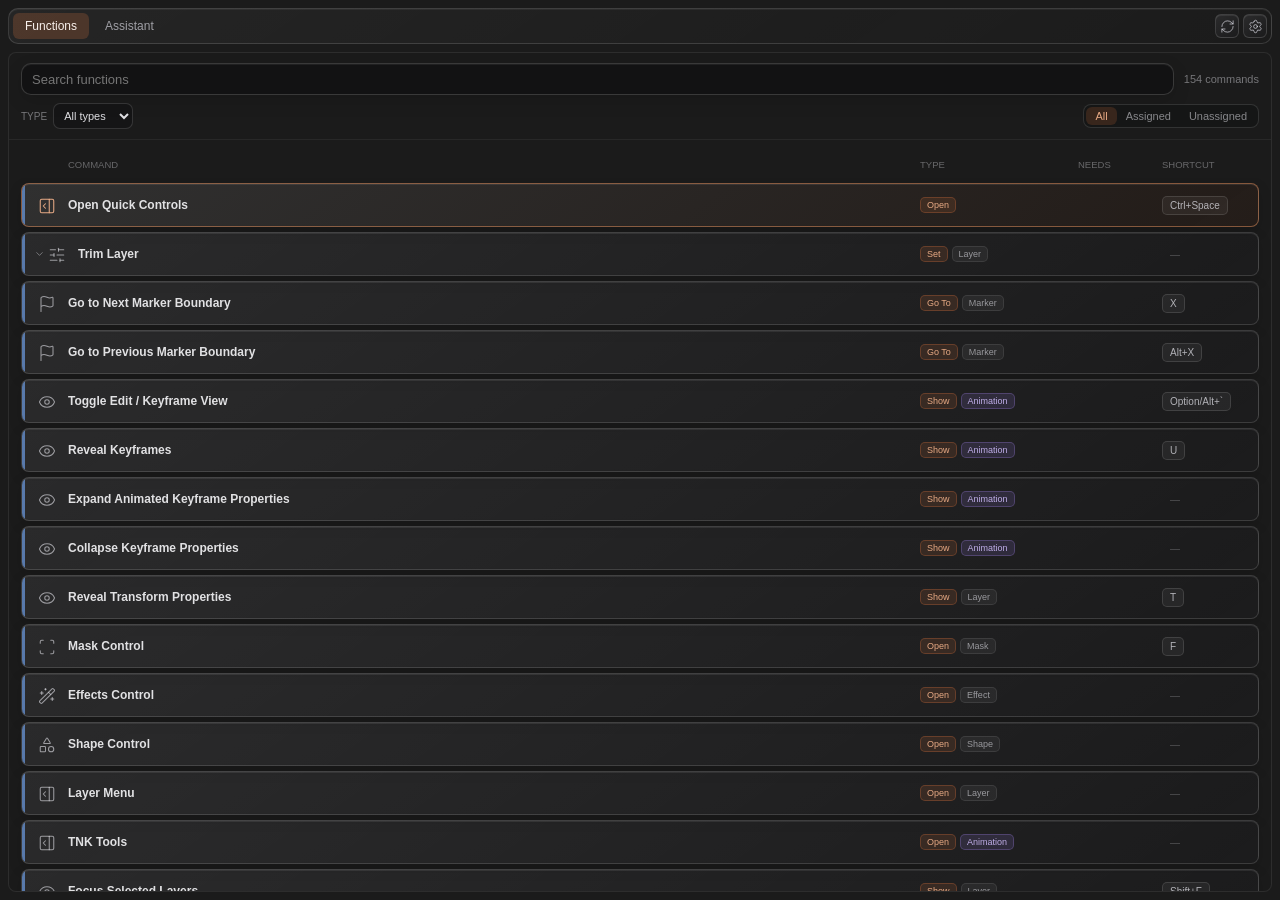
==== index.html @ ea4a6d8b "TNK: make the close-after-running control a switch An icon button could only say "on" by going warm," ====
<!doctype html>
<html>
<head>
  <meta charset="utf-8" />
  <title>Timeline CEP</title>
  <link rel="stylesheet" href="./css/style.css?v=a93c346a0f5b" />
</head>
<body>
  <section id="quickPanelShell" class="quick-panel-shell" aria-label="AE FX Quick Controls">
    <div class="quick-panel-status">
      <p id="quickPanelContext">Reading active composition...</p>
      <button id="quickPanelRefresh" class="quick-panel-refresh" type="button" title="Refresh native selection" aria-label="Refresh native selection" data-icon="ui.refresh"></button>
    </div>
    <div class="quick-panel-search-wrap">
      <span class="quick-panel-search-icon" aria-hidden="true"></span>
      <input id="quickPanelSearch" class="quick-panel-search" type="text" spellcheck="false" autocomplete="off" placeholder="Search commands or effects" aria-label="Search commands or effects">
      <kbd class="quick-panel-search-key">Enter</kbd>
    </div>
    <div id="quickPanelSearchResults" class="quick-panel-search-results" aria-live="polite"></div>
    <div class="quick-panel-grid">
      <button type="button" data-quick-panel="anchor" data-tooltip="Layout\nShortcut: Ctrl+A\nAnchor, align, distribute, stagger, layer order and pull/snap." data-icon="panel.anchor"><span class="quick-panel-name">Layout</span><kbd>Ctrl+A</kbd></button>
      <button type="button" data-quick-panel="composition" data-tooltip="Composition\nShortcut: Ctrl+C\nOpen composition-level utilities." data-icon="panel.composition"><span class="quick-panel-name">Comp</span><kbd>Ctrl+C</kbd></button>
      <button type="button" data-quick-panel="rename-comp" data-tooltip="Rename Composition\nRename the active composition directly." data-icon="panel.rename-comp"><span class="quick-panel-name">Rename Comp</span><kbd>RN</kbd></button>
      <button type="button" data-quick-panel="ease" data-tooltip="Ease Editor\nShortcut: Ctrl+E\nEdit selected native keyframes." data-icon="panel.ease"><span class="quick-panel-name">Ease</span><kbd>Ctrl+E</kbd></button>
      <button type="button" data-quick-panel="mask" data-tooltip="Mask Control\nShortcut: Ctrl+F\nEdit masks on selected layers." data-icon="panel.mask"><span class="quick-panel-name">Mask</span><kbd>Ctrl+F</kbd></button>
      <button type="button" data-quick-panel="effects" data-tooltip="Effects Control\nSearch, apply, toggle, and delete effects on selected layers." data-icon="panel.effects"><span class="quick-panel-name">Effects</span><kbd>FX</kbd></button>
      <button type="button" data-quick-panel="shapes" data-tooltip="Shape Control\nInspect selected shape contents and add common shape items." data-icon="panel.shapes"><span class="quick-panel-name">Shapes</span><kbd>SH</kbd></button>
      <button type="button" data-quick-panel="styles" data-tooltip="Layer Styles\nShortcut: Ctrl+S\nAdd and edit styles on selected layers." data-icon="panel.styles"><span class="quick-panel-name">Styles</span><kbd>Ctrl+S</kbd></button>
      <button type="button" data-quick-panel="layer-menu" data-tooltip="Layer Menu\nOpen the selected-layer right-click menu from Quick Controls." data-icon="panel.layer-menu"><span class="quick-panel-name">Layer Menu</span><kbd>RC</kbd></button>
      <button type="button" data-quick-panel="mass-edit" data-tooltip="Mass Edit\nShortcut: Ctrl+M\nCopy, wrangle, and edit properties across selected layers." data-icon="panel.mass-edit"><span class="quick-panel-name">Mass Edit</span><kbd>Ctrl+M</kbd></button>
      <button type="button" data-quick-panel="text-animation" data-tooltip="Text Animation\nShortcut: Ctrl+T\nBuild text animators and manage selected text layers." data-icon="panel.text-animation"><span class="quick-panel-name">Text Anim</span><kbd>Ctrl+T</kbd></button>
      <button type="button" data-quick-panel="tnk" data-tooltip="TNK Tools\nShortcut: Ctrl+D\nGlobal parameter bar feeding every tool, TNK v3 style." data-icon="panel.tnk"><span class="quick-panel-name">TNK</span><kbd>Ctrl+D</kbd></button>
    </div>
    <p class="quick-panel-hint">Uses the current native Timeline or Composition selection.</p>
  </section>
  <header>
    <div class="status-row">
      <div id="platformBadge" class="platform-badge" aria-label="Platform"></div>
      <div id="compSelect" class="comp-select" title="Composition">
        <button id="compSelectButton" class="comp-select-button" type="button">No active comp</button>
        <input id="compSelectSearch" class="comp-select-search" type="text" spellcheck="false" autocomplete="off" aria-label="Search compositions">
        <div id="compSelectMenu" class="comp-select-menu" aria-hidden="true"></div>
      </div>
      <span id="status">Open a comp.</span>
      <button id="durationBtn" title="Set comp duration">Set Length</button>
      <button id="keyframeModeBtn" title="Toggle keyframe focus mode">Keyframes</button>
    </div>
  </header>

  <div id="durationModal" class="modal-backdrop" aria-hidden="true">
    <div class="duration-dialog">
      <div class="dialog-title">Set Composition Duration</div>
      <div class="dialog-subtitle">Seconds, mm:ss, or hh:mm:ss</div>
      <input id="durationInput" type="text" spellcheck="false" />
      <div id="durationError" class="dialog-error"></div>
      <div class="dialog-actions">
        <button id="durationCancel" class="dialog-btn">Cancel</button>
        <button id="durationApply" class="dialog-btn primary">Apply</button>
      </div>
    </div>
  </div>

  <div id="expressionModal" class="modal-backdrop" aria-hidden="true">
    <div class="duration-dialog expression-dialog">
      <div id="expressionTitle" class="dialog-title">Expression</div>
      <div id="expressionSubtitle" class="dialog-subtitle">Alt-click a property row to edit</div>
      <textarea id="expressionInput" spellcheck="false"></textarea>
      <div id="expressionError" class="dialog-error"></div>
      <div class="dialog-actions">
        <button id="expressionDisable" class="dialog-btn">Disable</button>
        <button id="expressionCancel" class="dialog-btn">Cancel</button>
        <button id="expressionApply" class="dialog-btn primary">Apply</button>
      </div>
    </div>
  </div>

  <div id="anchorModal" class="modal-backdrop" aria-hidden="true">
    <div class="duration-dialog anchor-dialog">
      <div class="dialog-title">Anchor Point</div>
      <div class="dialog-subtitle">Pick where the selected layer anchor should sit</div>
      <div class="layout-panel-head">
        <span class="layout-panel-name">Layout</span>
        <em class="layout-panel-count" data-tnt-selection></em>
      </div>
      <div class="anchor-panel">
        <div class="anchor-section">
          <div class="anchor-section-title">Anchor</div>
          <div id="anchorGrid" class="anchor-grid" role="group" aria-label="Anchor point position">
            <button type="button" class="anchor-cell" data-point="TL" title="Top left"></button>
            <button type="button" class="anchor-cell" data-point="TC" title="Top center"></button>
            <button type="button" class="anchor-cell" data-point="TR" title="Top right"></button>
            <button type="button" class="anchor-cell" data-point="ML" title="Middle left"></button>
            <button type="button" class="anchor-cell active" data-point="C" title="Center"></button>
            <button type="button" class="anchor-cell" data-point="MR" title="Middle right"></button>
            <button type="button" class="anchor-cell" data-point="BL" title="Bottom left"></button>
            <button type="button" class="anchor-cell" data-point="BC" title="Bottom center"></button>
            <button type="button" class="anchor-cell" data-point="BR" title="Bottom right"></button>
          </div>
          <label class="anchor-option">
            <input id="anchorUseMasks" type="checkbox" checked>
            <span>Use mask bounds</span>
          </label>
        </div>
        <div class="anchor-section anchor-align-section">
          <div class="anchor-section-title">Align</div>
          <label class="anchor-align-target">
            <span>Align to:</span>
            <select id="anchorAlignTarget" aria-label="Align layers to">
              <option value="selection">Selection</option>
              <option value="comp">Composition</option>
            </select>
          </label>
          <div id="anchorAlignGrid" class="anchor-align-grid" role="group" aria-label="Align selected layers">
            <button type="button" class="anchor-align-btn align-left" data-align="left" data-icon="align-start-vertical" title="Align left"></button>
            <button type="button" class="anchor-align-btn align-hcenter" data-align="hcenter" data-icon="align-center-vertical" title="Align horizontal center"></button>
            <button type="button" class="anchor-align-btn align-right" data-align="right" data-icon="align-end-vertical" title="Align right"></button>
            <button type="button" class="anchor-align-btn align-top" data-align="top" data-icon="align-start-horizontal" title="Align top"></button>
            <button type="button" class="anchor-align-btn align-vcenter" data-align="vcenter" data-icon="align-center-horizontal" title="Align vertical center"></button>
            <button type="button" class="anchor-align-btn align-bottom" data-align="bottom" data-icon="align-end-horizontal" title="Align bottom"></button>
          </div>
          <div class="anchor-section-title anchor-distribute-title">Distribute Layers</div>
          <div id="anchorDistributeGrid" class="anchor-align-grid anchor-distribute-grid" role="group" aria-label="Distribute selected layers">
            <button type="button" class="anchor-align-btn dist-top" data-align="dist-top" data-icon="align-vertical-distribute-start" title="Distribute top edges"></button>
            <button type="button" class="anchor-align-btn dist-vcenter" data-align="dist-vcenter" data-icon="align-vertical-distribute-center" title="Distribute vertical centers"></button>
            <button type="button" class="anchor-align-btn dist-bottom" data-align="dist-bottom" data-icon="align-vertical-distribute-end" title="Distribute bottom edges"></button>
            <button type="button" class="anchor-align-btn dist-left" data-align="dist-left" data-icon="align-horizontal-distribute-start" title="Distribute left edges"></button>
            <button type="button" class="anchor-align-btn dist-hcenter" data-align="dist-hcenter" data-icon="align-horizontal-distribute-center" title="Distribute horizontal centers"></button>
            <button type="button" class="anchor-align-btn dist-right" data-align="dist-right" data-icon="align-horizontal-distribute-end" title="Distribute right edges"></button>
          </div>
          <label class="anchor-option anchor-align-option">
            <input id="anchorIgnoreParent" type="checkbox">
            <span>Ignore parenting</span>
          </label>
        </div>
        <div id="anchorTimingSections" class="anchor-timing-sections">
        <div class="timing-column">
<section class="timing-order-card timing-stagger-card">
          <header class="timing-order-head">
            <div class="tnt-card-title timing-order-title"><b>ST</b><span>Stagger</span></div>
          </header>
          <div class="timing-order-body">
            <div class="timing-inline-row"><div class="timing-execute-actions" role="group" aria-label="Choose stagger direction">
              <button type="button" data-stagger-execute="asc" data-icon="arrow-up-narrow-wide" data-tooltip="Bottom Up\nUse the bottom selected layer as the first layer, then stagger upward."><strong>Bottom up</strong><span>Stagger upward</span></button>
              <button type="button" data-stagger-execute="desc" data-icon="arrow-down-wide-narrow" data-tooltip="Top Down\nUse the top selected layer as the first layer, then stagger downward."><strong>Top down</strong><span>Stagger downward</span></button>
              <button type="button" data-stagger-execute="random" data-icon="shuffle" data-tooltip="Random Stagger\nShuffle the selected layers once, then use the slider to set the offset."><strong>Random</strong><span>Shuffle timing</span></button>
            </div>
              <label class="timing-group-control" data-tooltip="Group Size\nRepeat offsets inside groups. 1 staggers every selected layer in one run."><span>Group:</span><input class="timing-group-input" type="number" min="1" step="1" value="1"></label>
              </div>
            <div class="timing-order-field">
              <span>Offset / gap</span>
              <div class="timing-amount-row">
                <input class="timing-amount-range" type="range" min="0" max="60" step="1" value="0" data-tooltip="Apply Stagger\nChoose a direction above, then drag to apply the offset from the original layer positions.">
                <input class="timing-amount-input" type="number" min="0" step="1" value="0" data-tooltip="Exact Offset\nEnter an exact amount. The selected stagger direction applies from the original layer positions.">
                <select class="timing-unit-select" data-tooltip="Unit\nMeasure the offset in composition frames or in seconds.">
                  <option value="frames">Frames</option>
                  <option value="seconds">Secs</option>
                </select>
              </div>
              <div class="timing-live-status">Choose a direction, then move the slider to apply.</div>
            </div>
          </div>
          <div class="timing-order-error"></div>
        </section>
<section class="timing-order-card timing-snap-pull-card">
          <header class="timing-order-head">
            <div class="tnt-card-title timing-order-title"><b>SP</b><span>Pull / Snap</span></div>
          </header>
          <div class="timing-order-body">
            <div class="timing-order-field">
              <span>Pull</span>
              <div class="timing-inline-row timing-pull-choices">
                <span>Move:</span>
                <select class="timing-pull-mode" data-tooltip="What to move\nThe selected layers, or the selected keyframes.">
                  <option value="layers">Layers</option>
                  <option value="keys">Keyframes</option>
                </select>
              </div>
              <div class="timing-inline-row timing-pull-row">
                <span>Pull:</span>
                <div class="timing-execute-actions" role="group" aria-label="Pull to playhead">
                  <button type="button" data-pull-run="in" data-icon="arrow-right-from-line" data-tooltip="Pull In\nMove to the playhead by the in point, keeping the selection's relative spacing.\nWith Keyframes: the layer's keys travel as a group, anchored by the first."></button>
                  <button type="button" data-pull-run="out" data-icon="arrow-left-from-line" data-tooltip="Pull Out\nMove to the playhead by the out point, keeping the selection's relative spacing.\nWith Keyframes: the layer's keys travel as a group, anchored by the last."></button>
                </div>
                <span>Snap:</span>
                <div class="timing-execute-actions" role="group" aria-label="Snap to playhead">
                  <button type="button" data-snap-run="in" data-icon="align-horizontal-justify-start" data-tooltip="Snap In\nMove every selected layer's in point onto the playhead individually.\nWith Keyframes: each property's first key lands on the playhead."></button>
                  <button type="button" data-snap-run="out" data-icon="align-horizontal-justify-end" data-tooltip="Snap Out\nMove every selected layer's out point onto the playhead individually.\nWith Keyframes: each property's last key lands on the playhead."></button>
                </div>
              </div>
            </div>
          </div>
          <div class="timing-order-error"></div>
        </section>
</div>

        <section class="timing-order-card layer-order-card">
          <header class="timing-order-head">
            <div class="tnt-card-title timing-order-title"><b>OR</b><span>Layer Order</span></div>
          </header>
          <div class="timing-order-body">
            <div class="timing-order-field order-direction-field">
              <span>Direction:</span>
              <select class="timing-direction-select" data-tooltip="Direction\nAscending puts the smallest value at the bottom of the selected stack.">
              <option value="asc">Ascending</option>
              <option value="desc">Descending</option>
            </select>
            </div>
            <div class="timing-order-field order-group-field">
              <span>Timing:</span>
              <div class="timing-execute-actions order-sort-actions" role="group" aria-label="Sort selected layers by timing">
                <button type="button" data-order-sort="in" data-icon="chevrons-left" data-tooltip="By In Point\nSort selected layers by in point."><strong>In point</strong><span>Layer start</span></button>
                <button type="button" data-order-sort="out" data-icon="chevrons-right" data-tooltip="By Out Point\nSort selected layers by out point."><strong>Out point</strong><span>Layer end</span></button>
                <button type="button" data-order-sort="firstKey" data-icon="skip-back" data-tooltip="Earliest Keyframe\nSort by each layer's earliest keyframe. Layers with no keys use their in point."><strong>First key</strong><span>Earliest key</span></button>
                <button type="button" data-order-sort="lastKey" data-icon="skip-forward" data-tooltip="Last Keyframe\nSort by each layer's latest keyframe. Layers with no keys use their in point."><strong>Last key</strong><span>Latest key</span></button>
              </div>
            </div>
            <div class="timing-order-field order-group-field">
              <span>Position:</span>
              <div class="timing-execute-actions order-sort-actions" role="group" aria-label="Sort selected layers by position">
                <button type="button" data-order-sort="x" data-icon="move-horizontal" data-tooltip="By X Position\nSort selected layers by Position X at the current time."><strong>X position</strong><span>Left to right</span></button>
                <button type="button" data-order-sort="y" data-icon="move-vertical" data-tooltip="By Y Position\nSort selected layers by Position Y at the current time."><strong>Y position</strong><span>Top to bottom</span></button>
                <button type="button" data-order-sort="distance" data-icon="ruler" data-tooltip="By Distance\nSort selected layers by how far each one sits from the last layer in the selection, measured at the current time."><strong>Distance</strong><span>From last selected</span></button>
              </div>
            </div>
            <div class="timing-order-field order-group-field">
              <span>Stack:</span>
              <div class="timing-execute-actions order-stack-actions" role="group" aria-label="Reorder the selected stack">
                <button type="button" data-order-stack="top" data-icon="arrow-up-to-line" data-tooltip="Send to Top\nMove the selected layers to the top of the composition stack while preserving their order."><strong>Send to top</strong><span>Top of layer stack</span></button>
                <button type="button" data-order-stack="bottom" data-icon="arrow-down-to-line" data-tooltip="Send to Bottom\nMove the selected layers to the bottom of the composition stack while preserving their order."><strong>Send to bottom</strong><span>Bottom of layer stack</span></button>
                <button type="button" data-order-stack="reverse" data-icon="flip-vertical-2" data-tooltip="Reverse Layer Order  (R)\nReverse the selected layers inside their current stack slots. The unselected layers do not move."><strong>Reverse</strong><span>Reverse selected stack</span></button>
                <button type="button" data-order-sort="random" data-icon="shuffle" data-tooltip="Randomize\nShuffle selected layers and move the shuffled selection to the top of the stack."><strong>Random</strong><span>Shuffle stack</span></button>
              </div>
            </div>
          <div class="timing-order-error"></div>
        </section>

        
        </div>
      </div>
      <div id="anchorError" class="dialog-error"></div>
    </div>
  </div>

  <div id="compositionModal" class="modal-backdrop composition-backdrop" aria-hidden="true">
    <div class="composition-dialog" role="dialog" aria-modal="true" aria-labelledby="compositionTitle">
      <div class="composition-head">
        <div class="composition-title-wrap">
          <b class="subpanel-shortcut-badge">C</b>
          <div id="compositionTitle" class="composition-title">Composition</div>
          <span id="compositionName" class="composition-name">No active comp</span>
        </div>
      </div>
      <div class="composition-body">
        <section class="composition-section">
          <div class="composition-section-title">Current Composition</div>
          <div class="composition-tool-grid">
            <button type="button" class="composition-tool" data-composition-action="trim" title="Trim the active composition to the latest layer out point">
              <span class="composition-tool-icon icon-trim" aria-hidden="true"></span>
              <span>Auto Trim Comp</span>
            </button>
            <button type="button" class="composition-tool" data-composition-action="crop" title="Crop selected precomposition layers to their visible content">
              <span class="composition-tool-icon icon-crop" aria-hidden="true"></span>
              <span>Auto Crop Comps</span>
            </button>
            <button type="button" class="composition-tool" data-composition-action="precompose" title="Move selected layers into a new precomposition">
              <span class="composition-tool-icon icon-precompose" aria-hidden="true"></span>
              <span>Pre-compose Selected</span>
            </button>
            <button type="button" class="composition-tool" data-composition-action="decompose" title="Extract selected precomposition layers into this timeline while preserving their placement">
              <span class="composition-tool-icon icon-decompose" aria-hidden="true"></span>
              <span>Decompose Precomp</span>
            </button>
            <button type="button" class="composition-tool composition-tool-destructive" data-composition-action="decomposeDelete" title="Extract the selected precomp, then delete its source composition from the project when it has no other uses">
              <span class="composition-tool-icon icon-decompose" aria-hidden="true"></span>
              <span>Decompose + Delete Source</span>
            </button>
            <button type="button" class="composition-tool" data-composition-action="rename" title="Rename the active composition">
              <span class="composition-tool-icon icon-rename" aria-hidden="true"></span>
              <span>Rename Composition</span>
            </button>
            <button type="button" class="composition-tool" data-composition-action="duration" title="Set the active composition duration">
              <span class="composition-tool-icon icon-duration" aria-hidden="true"></span>
              <span>Set Composition Length</span>
            </button>
            <button type="button" class="composition-tool" data-composition-action="render" title="Add the active composition to the render queue">
              <span class="composition-tool-icon icon-render" aria-hidden="true"></span>
              <span>Add to Render Queue</span>
            </button>
          </div>
        </section>
        <section class="composition-section composition-roadmap">
          <div class="composition-section-title">Planned</div>
          <div class="composition-roadmap-list">
            <span>Duplicate Comps</span>
            <span>Batch Rename Comps</span>
            <span>Batch Scale Comps</span>
            <span>Batch Resize Canvas</span>
            <span>Batch Comp Settings</span>
            <span>Batch Color Replace</span>
            <span>Export Comps as New Projects</span>
          </div>
        </section>
      </div>
      <div id="compositionError" class="composition-error"></div>
    </div>
  </div>

  <main id="scrollArea">
    <section id="assistantHub" class="assistant-hub" aria-label="Assistant Hub">
      <div class="assistant-tabs" role="tablist" aria-label="Assistant workspace">
        <button id="assistantFunctionsTab" class="assistant-tab active" type="button" role="tab" aria-selected="true" data-assistant-tab="functions">Functions</button>
        <button id="assistantChatTab" class="assistant-tab" type="button" role="tab" aria-selected="false" data-assistant-tab="chat">Assistant</button>
        <div class="assistant-tab-actions">
          <button id="assistantRefreshFunctions" class="tnt-action-btn" type="button" title="Refresh functions" aria-label="Refresh functions" data-icon="ui.refresh"></button>
          <button id="settingsBtn" class="settings-btn tnt-action-btn" type="button" title="Settings" aria-label="Settings" data-icon="ui.settings"></button>
        </div>
      </div>
      <div id="assistantFunctionsPanel" class="assistant-panel active" role="tabpanel" aria-labelledby="assistantFunctionsTab" data-assistant-panel="functions">
        <div class="assistant-function-filters">
          <div class="assistant-function-search">
            <input id="assistantFunctionSearch" type="text" spellcheck="false" autocomplete="off" placeholder="Search functions" aria-label="Search functions">
            <span id="assistantFunctionCount" class="assistant-function-count">0 commands</span>
          </div>
          <div class="assistant-filter-row">
            <label class="assistant-filter-type">
              <span>Type</span>
              <select id="assistantFilterType" aria-label="Filter by type">
                <option value="all">All types</option>
                <option value="native">AE Effect</option>
                <option value="panel">Panel</option>
                <option value="custom">Custom</option>
              </select>
            </label>
            <div class="assistant-filter-seg" id="assistantFilterKey" role="group" aria-label="Filter by shortcut">
              <button type="button" class="active" data-key-filter="all">All</button>
              <button type="button" data-key-filter="assigned">Assigned</button>
              <button type="button" data-key-filter="unassigned">Unassigned</button>
            </div>
          </div>
        </div>
        <div id="assistantFunctionList" class="assistant-function-list"></div>
      </div>
      <div id="assistantChatPanel" class="assistant-panel" role="tabpanel" aria-labelledby="assistantChatTab" data-assistant-panel="chat">
        <div class="assistant-agent-shell">
          <div class="assistant-agent-topbar">
            <div class="assistant-provider-tabs" aria-label="Assistant provider">
              <button type="button" class="assistant-provider active provider-claude" data-assistant-provider="claude"><span>Claude</span></button>
              <button type="button" class="assistant-provider provider-codex" data-assistant-provider="codex"><span>Codex</span></button>
              <button type="button" class="assistant-provider provider-ollama" data-assistant-provider="ollama"><span>Ollama</span></button>
              <button type="button" class="assistant-provider provider-auto" data-assistant-provider="auto"><span>Auto</span></button>
            </div>
            <div class="assistant-agent-actions">
              <button type="button" class="assistant-history-btn" data-assistant-history>History</button>
              <button type="button" class="assistant-new-btn">New</button>
            </div>
          </div>
          <div id="assistantHistoryMenu" class="assistant-history-menu" aria-hidden="true"></div>
          <div id="assistantChatMessages" class="assistant-chat-messages" aria-live="polite">
            <div class="assistant-message assistant-message-system">Connected to the local assistant bridge. It can read the current After Effects context and the panel function registry.</div>
          </div>
          <div id="assistantDraftActions" class="assistant-draft-actions" aria-hidden="true">
            <span id="assistantDraftStatus">Script draft ready</span>
            <button id="assistantAutoTestDraft" type="button">Auto Test</button>
            <button id="assistantTestDraft" type="button">Test</button>
            <button id="assistantApplyDraft" type="button">Apply</button>
            <button id="assistantSaveDraft" type="button">Save</button>
          </div>
          <div class="assistant-chat-compose">
            <textarea id="assistantChatInput" spellcheck="false" placeholder="Message the agent..."></textarea>
            <div class="assistant-compose-tools">
              <button id="assistantChatSend" class="assistant-send-btn" type="button" title="Send" aria-label="Send"></button>
            </div>
          </div>
        </div>
      </div>
    </section>
    <div id="assistantSaveModal" class="modal-backdrop assistant-save-backdrop" aria-hidden="true">
      <div class="duration-dialog assistant-save-dialog">
        <div class="dialog-title">Save Assistant Function</div>
        <div class="dialog-subtitle">Name the tested script so it appears in Functions and quick search.</div>
        <label class="assistant-save-field">
          <span>Name</span>
          <input id="assistantSaveName" type="text" spellcheck="false" autocomplete="off" />
        </label>
        <label class="assistant-save-field">
          <span>Category</span>
          <input id="assistantSaveCategory" type="text" spellcheck="false" autocomplete="off" value="Assistant" />
        </label>
        <div id="assistantSaveError" class="dialog-error"></div>
        <div class="dialog-actions">
          <button id="assistantSaveCancel" class="dialog-btn" type="button">Cancel</button>
          <button id="assistantSaveApply" class="dialog-btn primary" type="button">Save</button>
        </div>
      </div>
    </div>
    <div id="rulerWrap" class="time-ruler-wrap top-ruler">
      <span id="timeDisplay">0:00:00</span>
      <div id="ruler"></div>
      <div id="topMarkerRail" class="marker-rail"></div>
      <div id="playhead"></div>
    </div>
    <div id="timeline"></div>
    <div id="selectionBox"></div>
    <div id="layerMenu" class="layer-menu" aria-hidden="true"></div>
  </main>
  <div id="horizontalScrollBar" class="horizontal-scrollbar" aria-hidden="true">
    <div id="horizontalScrollThumb" class="horizontal-scroll-thumb"></div>
  </div>
  <button id="activeFilterNotice" class="active-filter-notice" type="button" aria-hidden="true">
    <span class="active-filter-notice-label">Filter active</span>
    <span class="active-filter-notice-action">Turn off</span>
  </button>

  <script src="./icons/lucide.js"></script>
  <script src="./js/CSInterface.js"></script>
  <script src="./js/main.js?v=a93c346a0f5b"></script>
</body>
</html>
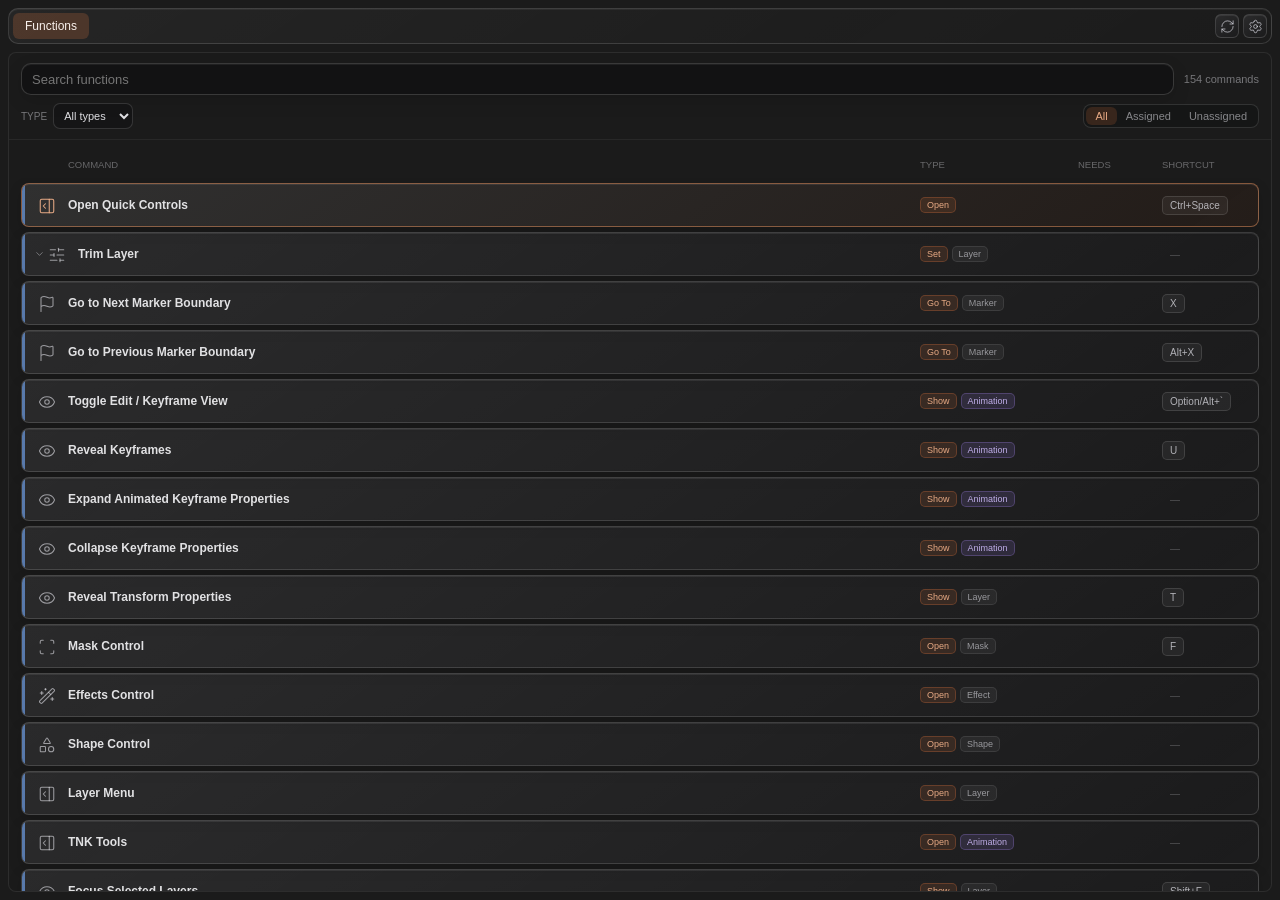
==== commit 97ea773c: "AE FX is one of Edie's tools in Creative Assist, and its own Assistant chat is gone: Edie does that " ====
--- a/index.html
+++ b/index.html
@@ -3,7 +3,7 @@
 <head>
   <meta charset="utf-8" />
   <title>Timeline CEP</title>
-  <link rel="stylesheet" href="./css/style.css?v=a93c346a0f5b" />
+  <link rel="stylesheet" href="./css/style.css?v=873f6cb061fb" />
 </head>
 <body>
   <section id="quickPanelShell" class="quick-panel-shell" aria-label="AE FX Quick Controls">
@@ -309,7 +309,6 @@
     <section id="assistantHub" class="assistant-hub" aria-label="Assistant Hub">
       <div class="assistant-tabs" role="tablist" aria-label="Assistant workspace">
         <button id="assistantFunctionsTab" class="assistant-tab active" type="button" role="tab" aria-selected="true" data-assistant-tab="functions">Functions</button>
-        <button id="assistantChatTab" class="assistant-tab" type="button" role="tab" aria-selected="false" data-assistant-tab="chat">Assistant</button>
         <div class="assistant-tab-actions">
           <button id="assistantRefreshFunctions" class="tnt-action-btn" type="button" title="Refresh functions" aria-label="Refresh functions" data-icon="ui.refresh"></button>
           <button id="settingsBtn" class="settings-btn tnt-action-btn" type="button" title="Settings" aria-label="Settings" data-icon="ui.settings"></button>
@@ -340,59 +339,7 @@
         </div>
         <div id="assistantFunctionList" class="assistant-function-list"></div>
       </div>
-      <div id="assistantChatPanel" class="assistant-panel" role="tabpanel" aria-labelledby="assistantChatTab" data-assistant-panel="chat">
-        <div class="assistant-agent-shell">
-          <div class="assistant-agent-topbar">
-            <div class="assistant-provider-tabs" aria-label="Assistant provider">
-              <button type="button" class="assistant-provider active provider-claude" data-assistant-provider="claude"><span>Claude</span></button>
-              <button type="button" class="assistant-provider provider-codex" data-assistant-provider="codex"><span>Codex</span></button>
-              <button type="button" class="assistant-provider provider-ollama" data-assistant-provider="ollama"><span>Ollama</span></button>
-              <button type="button" class="assistant-provider provider-auto" data-assistant-provider="auto"><span>Auto</span></button>
-            </div>
-            <div class="assistant-agent-actions">
-              <button type="button" class="assistant-history-btn" data-assistant-history>History</button>
-              <button type="button" class="assistant-new-btn">New</button>
-            </div>
-          </div>
-          <div id="assistantHistoryMenu" class="assistant-history-menu" aria-hidden="true"></div>
-          <div id="assistantChatMessages" class="assistant-chat-messages" aria-live="polite">
-            <div class="assistant-message assistant-message-system">Connected to the local assistant bridge. It can read the current After Effects context and the panel function registry.</div>
-          </div>
-          <div id="assistantDraftActions" class="assistant-draft-actions" aria-hidden="true">
-            <span id="assistantDraftStatus">Script draft ready</span>
-            <button id="assistantAutoTestDraft" type="button">Auto Test</button>
-            <button id="assistantTestDraft" type="button">Test</button>
-            <button id="assistantApplyDraft" type="button">Apply</button>
-            <button id="assistantSaveDraft" type="button">Save</button>
-          </div>
-          <div class="assistant-chat-compose">
-            <textarea id="assistantChatInput" spellcheck="false" placeholder="Message the agent..."></textarea>
-            <div class="assistant-compose-tools">
-              <button id="assistantChatSend" class="assistant-send-btn" type="button" title="Send" aria-label="Send"></button>
-            </div>
-          </div>
-        </div>
-      </div>
     </section>
-    <div id="assistantSaveModal" class="modal-backdrop assistant-save-backdrop" aria-hidden="true">
-      <div class="duration-dialog assistant-save-dialog">
-        <div class="dialog-title">Save Assistant Function</div>
-        <div class="dialog-subtitle">Name the tested script so it appears in Functions and quick search.</div>
-        <label class="assistant-save-field">
-          <span>Name</span>
-          <input id="assistantSaveName" type="text" spellcheck="false" autocomplete="off" />
-        </label>
-        <label class="assistant-save-field">
-          <span>Category</span>
-          <input id="assistantSaveCategory" type="text" spellcheck="false" autocomplete="off" value="Assistant" />
-        </label>
-        <div id="assistantSaveError" class="dialog-error"></div>
-        <div class="dialog-actions">
-          <button id="assistantSaveCancel" class="dialog-btn" type="button">Cancel</button>
-          <button id="assistantSaveApply" class="dialog-btn primary" type="button">Save</button>
-        </div>
-      </div>
-    </div>
     <div id="rulerWrap" class="time-ruler-wrap top-ruler">
       <span id="timeDisplay">0:00:00</span>
       <div id="ruler"></div>
@@ -413,6 +360,6 @@
 
   <script src="./icons/lucide.js"></script>
   <script src="./js/CSInterface.js"></script>
-  <script src="./js/main.js?v=a93c346a0f5b"></script>
+  <script src="./js/main.js?v=873f6cb061fb"></script>
 </body>
 </html>
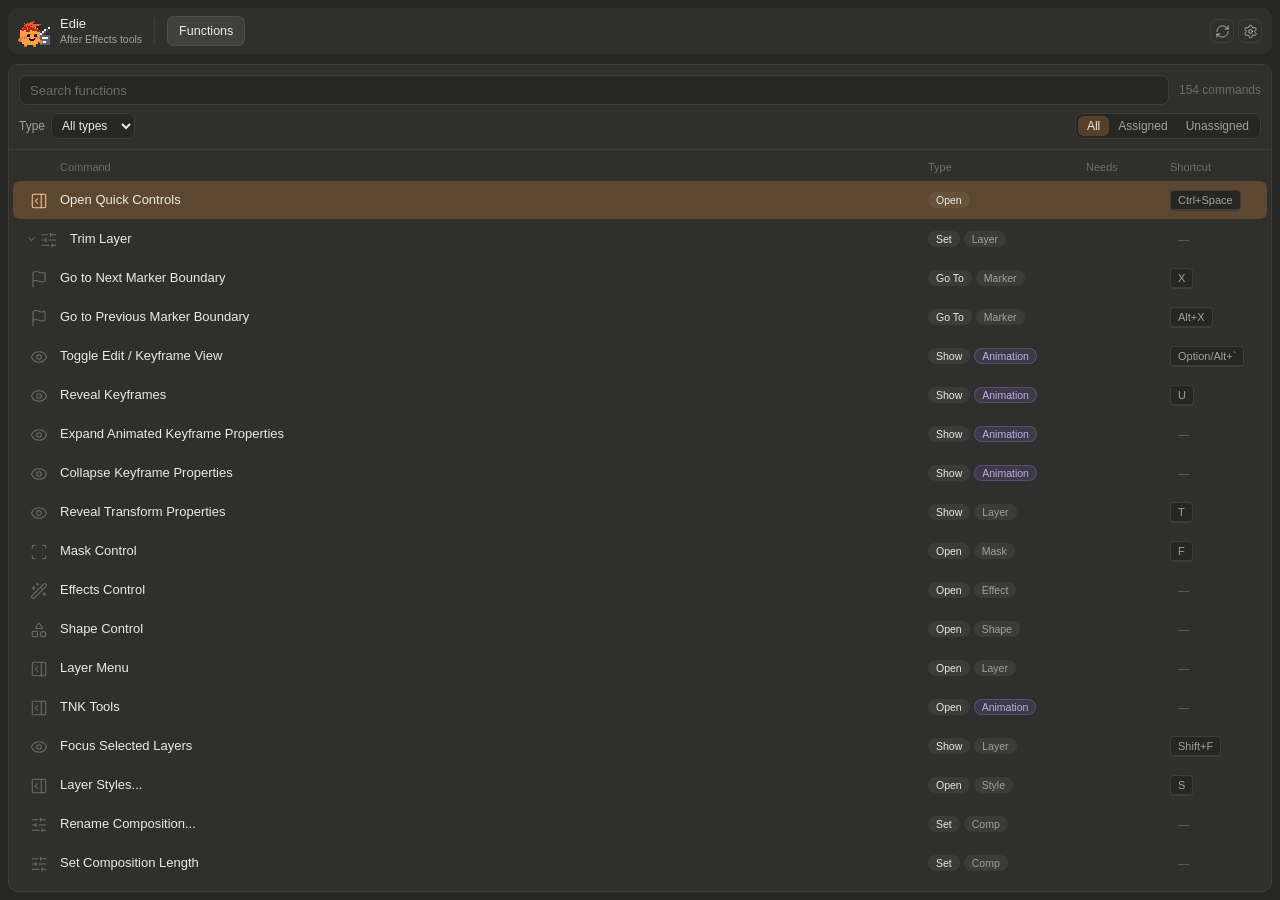
==== commit 6b1f7a15: "AE FX wears Edie's look, the same as PR FX: Creative Assist's warm greys, PR FX's orange accent (#ff" ====
--- a/index.html
+++ b/index.html
@@ -3,7 +3,7 @@
 <head>
   <meta charset="utf-8" />
   <title>Timeline CEP</title>
-  <link rel="stylesheet" href="./css/style.css?v=873f6cb061fb" />
+  <link rel="stylesheet" href="./css/style.css?v=f15377d65b3e" />
 </head>
 <body>
   <section id="quickPanelShell" class="quick-panel-shell" aria-label="AE FX Quick Controls">
@@ -12,6 +12,7 @@
       <button id="quickPanelRefresh" class="quick-panel-refresh" type="button" title="Refresh native selection" aria-label="Refresh native selection" data-icon="ui.refresh"></button>
     </div>
     <div class="quick-panel-search-wrap">
+      <span class="quick-panel-character" aria-hidden="true"><svg class="brand-face" viewBox="0 0 32 32" width="32" height="32" shape-rendering="crispEdges" aria-hidden="true"><rect x="15" y="6" width="1" height="1" fill="#ef5a30"/><rect x="12" y="7" width="4" height="1" fill="#ef5a30"/><rect x="6" y="8" width="1" height="1" fill="#ef5a30"/><rect x="9" y="8" width="1" height="1" fill="#ef5a30"/><rect x="10" y="8" width="1" height="1" fill="#b02a1c"/><rect x="11" y="8" width="4" height="1" fill="#ef5a30"/><rect x="7" y="9" width="16" height="1" fill="#ef5a30"/><rect x="6" y="10" width="1" height="1" fill="#ef5a30"/><rect x="7" y="10" width="1" height="1" fill="#b02a1c"/><rect x="8" y="10" width="1" height="1" fill="#ef5a30"/><rect x="9" y="10" width="1" height="1" fill="#b02a1c"/><rect x="10" y="10" width="2" height="1" fill="#ef5a30"/><rect x="12" y="10" width="2" height="1" fill="#b02a1c"/><rect x="14" y="10" width="7" height="1" fill="#ef5a30"/><rect x="6" y="11" width="2" height="1" fill="#b02a1c"/><rect x="8" y="11" width="1" height="1" fill="#ef5a30"/><rect x="9" y="11" width="3" height="1" fill="#b02a1c"/><rect x="12" y="11" width="6" height="1" fill="#ef5a30"/><rect x="5" y="12" width="1" height="1" fill="#ef5a30"/><rect x="6" y="12" width="3" height="1" fill="#b02a1c"/><rect x="9" y="12" width="1" height="1" fill="#ef5a30"/><rect x="10" y="12" width="4" height="1" fill="#b02a1c"/><rect x="14" y="12" width="2" height="1" fill="#ef5a30"/><rect x="16" y="12" width="1" height="1" fill="#b02a1c"/><rect x="17" y="12" width="1" height="1" fill="#faa046"/><rect x="30" y="12" width="2" height="1" fill="#f0f0f0"/><rect x="4" y="13" width="1" height="1" fill="#faa046"/><rect x="5" y="13" width="4" height="1" fill="#b02a1c"/><rect x="9" y="13" width="1" height="1" fill="#ef5a30"/><rect x="10" y="13" width="6" height="1" fill="#b02a1c"/><rect x="16" y="13" width="2" height="1" fill="#ef5a30"/><rect x="18" y="13" width="1" height="1" fill="#b02a1c"/><rect x="19" y="13" width="1" height="1" fill="#faa046"/><rect x="30" y="13" width="2" height="1" fill="#f0f0f0"/><rect x="4" y="14" width="5" height="1" fill="#b02a1c"/><rect x="9" y="14" width="1" height="1" fill="#ef5a30"/><rect x="10" y="14" width="8" height="1" fill="#b02a1c"/><rect x="18" y="14" width="1" height="1" fill="#ef5a30"/><rect x="19" y="14" width="1" height="1" fill="#b02a1c"/><rect x="26" y="14" width="2" height="1" fill="#f0f0f0"/><rect x="28" y="14" width="2" height="1" fill="#5f5f6c"/><rect x="2" y="15" width="2" height="1" fill="#faa046"/><rect x="4" y="15" width="2" height="1" fill="#b02a1c"/><rect x="6" y="15" width="2" height="1" fill="#faa046"/><rect x="8" y="15" width="4" height="1" fill="#b02a1c"/><rect x="12" y="15" width="2" height="1" fill="#faa046"/><rect x="14" y="15" width="8" height="1" fill="#b02a1c"/><rect x="26" y="15" width="2" height="1" fill="#f0f0f0"/><rect x="28" y="15" width="2" height="1" fill="#5f5f6c"/><rect x="2" y="16" width="6" height="1" fill="#faa046"/><rect x="8" y="16" width="4" height="1" fill="#b02a1c"/><rect x="12" y="16" width="7" height="1" fill="#faa046"/><rect x="19" y="16" width="4" height="1" fill="#b02a1c"/><rect x="24" y="16" width="2" height="1" fill="#f0f0f0"/><rect x="26" y="16" width="2" height="1" fill="#5f5f6c"/><rect x="2" y="17" width="20" height="1" fill="#faa046"/><rect x="24" y="17" width="2" height="1" fill="#f0f0f0"/><rect x="26" y="17" width="2" height="1" fill="#5f5f6c"/><rect x="2" y="18" width="20" height="1" fill="#faa046"/><rect x="22" y="18" width="2" height="1" fill="#f0f0f0"/><rect x="24" y="18" width="2" height="1" fill="#5f5f6c"/><rect x="2" y="19" width="7" height="1" fill="#faa046"/><rect x="9" y="19" width="1" height="1" fill="#b8692c"/><rect x="10" y="19" width="2" height="1" fill="#19191c"/><rect x="12" y="19" width="4" height="1" fill="#faa046"/><rect x="16" y="19" width="1" height="1" fill="#b8692c"/><rect x="17" y="19" width="2" height="1" fill="#19191c"/><rect x="19" y="19" width="3" height="1" fill="#faa046"/><rect x="22" y="19" width="2" height="1" fill="#f0f0f0"/><rect x="24" y="19" width="2" height="1" fill="#5f5f6c"/><rect x="2" y="20" width="7" height="1" fill="#faa046"/><rect x="9" y="20" width="3" height="1" fill="#19191c"/><rect x="12" y="20" width="4" height="1" fill="#faa046"/><rect x="16" y="20" width="3" height="1" fill="#19191c"/><rect x="19" y="20" width="3" height="1" fill="#faa046"/><rect x="22" y="20" width="10" height="1" fill="#5f5f6c"/><rect x="2" y="21" width="2" height="1" fill="#faa046"/><rect x="4" y="21" width="1" height="1" fill="#e8607a"/><rect x="5" y="21" width="1" height="1" fill="#faa046"/><rect x="6" y="21" width="1" height="1" fill="#e8607a"/><rect x="7" y="21" width="1" height="1" fill="#faa046"/><rect x="8" y="21" width="1" height="1" fill="#e8607a"/><rect x="9" y="21" width="3" height="1" fill="#19191c"/><rect x="12" y="21" width="4" height="1" fill="#faa046"/><rect x="16" y="21" width="3" height="1" fill="#19191c"/><rect x="19" y="21" width="1" height="1" fill="#e8607a"/><rect x="20" y="21" width="1" height="1" fill="#faa046"/><rect x="21" y="21" width="1" height="1" fill="#e8607a"/><rect x="22" y="21" width="10" height="1" fill="#5f5f6c"/><rect x="2" y="22" width="2" height="1" fill="#faa046"/><rect x="4" y="22" width="1" height="1" fill="#e8607a"/><rect x="5" y="22" width="1" height="1" fill="#faa046"/><rect x="6" y="22" width="1" height="1" fill="#e8607a"/><rect x="7" y="22" width="1" height="1" fill="#faa046"/><rect x="8" y="22" width="1" height="1" fill="#e8607a"/><rect x="9" y="22" width="8" height="1" fill="#faa046"/><rect x="17" y="22" width="1" height="1" fill="#e8607a"/><rect x="18" y="22" width="1" height="1" fill="#faa046"/><rect x="19" y="22" width="1" height="1" fill="#e8607a"/><rect x="20" y="22" width="1" height="1" fill="#faa046"/><rect x="21" y="22" width="1" height="1" fill="#e8607a"/><rect x="22" y="22" width="2" height="1" fill="#5f5f6c"/><rect x="24" y="22" width="6" height="1" fill="#f0f0f0"/><rect x="30" y="22" width="2" height="1" fill="#5f5f6c"/><rect x="1" y="23" width="2" height="1" fill="#cd8339"/><rect x="3" y="23" width="1" height="1" fill="#faa046"/><rect x="4" y="23" width="1" height="1" fill="#e8607a"/><rect x="5" y="23" width="1" height="1" fill="#faa046"/><rect x="6" y="23" width="1" height="1" fill="#e8607a"/><rect x="7" y="23" width="1" height="1" fill="#faa046"/><rect x="8" y="23" width="1" height="1" fill="#e8607a"/><rect x="9" y="23" width="2" height="1" fill="#faa046"/><rect x="11" y="23" width="1" height="1" fill="#19191c"/><rect x="12" y="23" width="4" height="1" fill="#faa046"/><rect x="16" y="23" width="1" height="1" fill="#19191c"/><rect x="17" y="23" width="1" height="1" fill="#e8607a"/><rect x="18" y="23" width="1" height="1" fill="#faa046"/><rect x="19" y="23" width="1" height="1" fill="#e8607a"/><rect x="20" y="23" width="1" height="1" fill="#faa046"/><rect x="21" y="23" width="1" height="1" fill="#e8607a"/><rect x="22" y="23" width="2" height="1" fill="#5f5f6c"/><rect x="24" y="23" width="6" height="1" fill="#f0f0f0"/><rect x="30" y="23" width="2" height="1" fill="#5f5f6c"/><rect x="0" y="24" width="4" height="1" fill="#cd8339"/><rect x="4" y="24" width="7" height="1" fill="#faa046"/><rect x="11" y="24" width="6" height="1" fill="#19191c"/><rect x="17" y="24" width="5" height="1" fill="#faa046"/><rect x="22" y="24" width="10" height="1" fill="#5f5f6c"/><rect x="0" y="25" width="4" height="1" fill="#cd8339"/><rect x="4" y="25" width="8" height="1" fill="#faa046"/><rect x="12" y="25" width="4" height="1" fill="#19191c"/><rect x="16" y="25" width="6" height="1" fill="#faa046"/><rect x="22" y="25" width="2" height="1" fill="#cd8339"/><rect x="24" y="25" width="8" height="1" fill="#5f5f6c"/><rect x="1" y="26" width="2" height="1" fill="#cd8339"/><rect x="3" y="26" width="18" height="1" fill="#faa046"/><rect x="21" y="26" width="4" height="1" fill="#cd8339"/><rect x="25" y="26" width="3" height="1" fill="#f0f0f0"/><rect x="28" y="26" width="4" height="1" fill="#5f5f6c"/><rect x="4" y="27" width="16" height="1" fill="#faa046"/><rect x="21" y="27" width="4" height="1" fill="#cd8339"/><rect x="25" y="27" width="3" height="1" fill="#f0f0f0"/><rect x="28" y="27" width="4" height="1" fill="#5f5f6c"/><rect x="4" y="28" width="16" height="1" fill="#faa046"/><rect x="22" y="28" width="2" height="1" fill="#cd8339"/><rect x="24" y="28" width="8" height="1" fill="#5f5f6c"/><rect x="6" y="29" width="12" height="1" fill="#faa046"/><rect x="22" y="29" width="10" height="1" fill="#5f5f6c"/><rect x="6" y="30" width="3" height="1" fill="#cd8339"/><rect x="15" y="30" width="3" height="1" fill="#cd8339"/><rect x="6" y="31" width="3" height="1" fill="#cd8339"/><rect x="15" y="31" width="3" height="1" fill="#cd8339"/></svg></span>
       <span class="quick-panel-search-icon" aria-hidden="true"></span>
       <input id="quickPanelSearch" class="quick-panel-search" type="text" spellcheck="false" autocomplete="off" placeholder="Search commands or effects" aria-label="Search commands or effects">
       <kbd class="quick-panel-search-key">Enter</kbd>
@@ -308,6 +309,10 @@
   <main id="scrollArea">
     <section id="assistantHub" class="assistant-hub" aria-label="Assistant Hub">
       <div class="assistant-tabs" role="tablist" aria-label="Assistant workspace">
+        <!-- Edie, as in PR FX's toolbar (client/index.html): same art, facing right. -->
+        <svg class="brand-face" viewBox="0 0 32 32" width="32" height="32" shape-rendering="crispEdges" aria-hidden="true"><rect x="15" y="6" width="1" height="1" fill="#ef5a30"/><rect x="12" y="7" width="4" height="1" fill="#ef5a30"/><rect x="6" y="8" width="1" height="1" fill="#ef5a30"/><rect x="9" y="8" width="1" height="1" fill="#ef5a30"/><rect x="10" y="8" width="1" height="1" fill="#b02a1c"/><rect x="11" y="8" width="4" height="1" fill="#ef5a30"/><rect x="7" y="9" width="16" height="1" fill="#ef5a30"/><rect x="6" y="10" width="1" height="1" fill="#ef5a30"/><rect x="7" y="10" width="1" height="1" fill="#b02a1c"/><rect x="8" y="10" width="1" height="1" fill="#ef5a30"/><rect x="9" y="10" width="1" height="1" fill="#b02a1c"/><rect x="10" y="10" width="2" height="1" fill="#ef5a30"/><rect x="12" y="10" width="2" height="1" fill="#b02a1c"/><rect x="14" y="10" width="7" height="1" fill="#ef5a30"/><rect x="6" y="11" width="2" height="1" fill="#b02a1c"/><rect x="8" y="11" width="1" height="1" fill="#ef5a30"/><rect x="9" y="11" width="3" height="1" fill="#b02a1c"/><rect x="12" y="11" width="6" height="1" fill="#ef5a30"/><rect x="5" y="12" width="1" height="1" fill="#ef5a30"/><rect x="6" y="12" width="3" height="1" fill="#b02a1c"/><rect x="9" y="12" width="1" height="1" fill="#ef5a30"/><rect x="10" y="12" width="4" height="1" fill="#b02a1c"/><rect x="14" y="12" width="2" height="1" fill="#ef5a30"/><rect x="16" y="12" width="1" height="1" fill="#b02a1c"/><rect x="17" y="12" width="1" height="1" fill="#faa046"/><rect x="30" y="12" width="2" height="1" fill="#f0f0f0"/><rect x="4" y="13" width="1" height="1" fill="#faa046"/><rect x="5" y="13" width="4" height="1" fill="#b02a1c"/><rect x="9" y="13" width="1" height="1" fill="#ef5a30"/><rect x="10" y="13" width="6" height="1" fill="#b02a1c"/><rect x="16" y="13" width="2" height="1" fill="#ef5a30"/><rect x="18" y="13" width="1" height="1" fill="#b02a1c"/><rect x="19" y="13" width="1" height="1" fill="#faa046"/><rect x="30" y="13" width="2" height="1" fill="#f0f0f0"/><rect x="4" y="14" width="5" height="1" fill="#b02a1c"/><rect x="9" y="14" width="1" height="1" fill="#ef5a30"/><rect x="10" y="14" width="8" height="1" fill="#b02a1c"/><rect x="18" y="14" width="1" height="1" fill="#ef5a30"/><rect x="19" y="14" width="1" height="1" fill="#b02a1c"/><rect x="26" y="14" width="2" height="1" fill="#f0f0f0"/><rect x="28" y="14" width="2" height="1" fill="#5f5f6c"/><rect x="2" y="15" width="2" height="1" fill="#faa046"/><rect x="4" y="15" width="2" height="1" fill="#b02a1c"/><rect x="6" y="15" width="2" height="1" fill="#faa046"/><rect x="8" y="15" width="4" height="1" fill="#b02a1c"/><rect x="12" y="15" width="2" height="1" fill="#faa046"/><rect x="14" y="15" width="8" height="1" fill="#b02a1c"/><rect x="26" y="15" width="2" height="1" fill="#f0f0f0"/><rect x="28" y="15" width="2" height="1" fill="#5f5f6c"/><rect x="2" y="16" width="6" height="1" fill="#faa046"/><rect x="8" y="16" width="4" height="1" fill="#b02a1c"/><rect x="12" y="16" width="7" height="1" fill="#faa046"/><rect x="19" y="16" width="4" height="1" fill="#b02a1c"/><rect x="24" y="16" width="2" height="1" fill="#f0f0f0"/><rect x="26" y="16" width="2" height="1" fill="#5f5f6c"/><rect x="2" y="17" width="20" height="1" fill="#faa046"/><rect x="24" y="17" width="2" height="1" fill="#f0f0f0"/><rect x="26" y="17" width="2" height="1" fill="#5f5f6c"/><rect x="2" y="18" width="20" height="1" fill="#faa046"/><rect x="22" y="18" width="2" height="1" fill="#f0f0f0"/><rect x="24" y="18" width="2" height="1" fill="#5f5f6c"/><rect x="2" y="19" width="7" height="1" fill="#faa046"/><rect x="9" y="19" width="1" height="1" fill="#b8692c"/><rect x="10" y="19" width="2" height="1" fill="#19191c"/><rect x="12" y="19" width="4" height="1" fill="#faa046"/><rect x="16" y="19" width="1" height="1" fill="#b8692c"/><rect x="17" y="19" width="2" height="1" fill="#19191c"/><rect x="19" y="19" width="3" height="1" fill="#faa046"/><rect x="22" y="19" width="2" height="1" fill="#f0f0f0"/><rect x="24" y="19" width="2" height="1" fill="#5f5f6c"/><rect x="2" y="20" width="7" height="1" fill="#faa046"/><rect x="9" y="20" width="3" height="1" fill="#19191c"/><rect x="12" y="20" width="4" height="1" fill="#faa046"/><rect x="16" y="20" width="3" height="1" fill="#19191c"/><rect x="19" y="20" width="3" height="1" fill="#faa046"/><rect x="22" y="20" width="10" height="1" fill="#5f5f6c"/><rect x="2" y="21" width="2" height="1" fill="#faa046"/><rect x="4" y="21" width="1" height="1" fill="#e8607a"/><rect x="5" y="21" width="1" height="1" fill="#faa046"/><rect x="6" y="21" width="1" height="1" fill="#e8607a"/><rect x="7" y="21" width="1" height="1" fill="#faa046"/><rect x="8" y="21" width="1" height="1" fill="#e8607a"/><rect x="9" y="21" width="3" height="1" fill="#19191c"/><rect x="12" y="21" width="4" height="1" fill="#faa046"/><rect x="16" y="21" width="3" height="1" fill="#19191c"/><rect x="19" y="21" width="1" height="1" fill="#e8607a"/><rect x="20" y="21" width="1" height="1" fill="#faa046"/><rect x="21" y="21" width="1" height="1" fill="#e8607a"/><rect x="22" y="21" width="10" height="1" fill="#5f5f6c"/><rect x="2" y="22" width="2" height="1" fill="#faa046"/><rect x="4" y="22" width="1" height="1" fill="#e8607a"/><rect x="5" y="22" width="1" height="1" fill="#faa046"/><rect x="6" y="22" width="1" height="1" fill="#e8607a"/><rect x="7" y="22" width="1" height="1" fill="#faa046"/><rect x="8" y="22" width="1" height="1" fill="#e8607a"/><rect x="9" y="22" width="8" height="1" fill="#faa046"/><rect x="17" y="22" width="1" height="1" fill="#e8607a"/><rect x="18" y="22" width="1" height="1" fill="#faa046"/><rect x="19" y="22" width="1" height="1" fill="#e8607a"/><rect x="20" y="22" width="1" height="1" fill="#faa046"/><rect x="21" y="22" width="1" height="1" fill="#e8607a"/><rect x="22" y="22" width="2" height="1" fill="#5f5f6c"/><rect x="24" y="22" width="6" height="1" fill="#f0f0f0"/><rect x="30" y="22" width="2" height="1" fill="#5f5f6c"/><rect x="1" y="23" width="2" height="1" fill="#cd8339"/><rect x="3" y="23" width="1" height="1" fill="#faa046"/><rect x="4" y="23" width="1" height="1" fill="#e8607a"/><rect x="5" y="23" width="1" height="1" fill="#faa046"/><rect x="6" y="23" width="1" height="1" fill="#e8607a"/><rect x="7" y="23" width="1" height="1" fill="#faa046"/><rect x="8" y="23" width="1" height="1" fill="#e8607a"/><rect x="9" y="23" width="2" height="1" fill="#faa046"/><rect x="11" y="23" width="1" height="1" fill="#19191c"/><rect x="12" y="23" width="4" height="1" fill="#faa046"/><rect x="16" y="23" width="1" height="1" fill="#19191c"/><rect x="17" y="23" width="1" height="1" fill="#e8607a"/><rect x="18" y="23" width="1" height="1" fill="#faa046"/><rect x="19" y="23" width="1" height="1" fill="#e8607a"/><rect x="20" y="23" width="1" height="1" fill="#faa046"/><rect x="21" y="23" width="1" height="1" fill="#e8607a"/><rect x="22" y="23" width="2" height="1" fill="#5f5f6c"/><rect x="24" y="23" width="6" height="1" fill="#f0f0f0"/><rect x="30" y="23" width="2" height="1" fill="#5f5f6c"/><rect x="0" y="24" width="4" height="1" fill="#cd8339"/><rect x="4" y="24" width="7" height="1" fill="#faa046"/><rect x="11" y="24" width="6" height="1" fill="#19191c"/><rect x="17" y="24" width="5" height="1" fill="#faa046"/><rect x="22" y="24" width="10" height="1" fill="#5f5f6c"/><rect x="0" y="25" width="4" height="1" fill="#cd8339"/><rect x="4" y="25" width="8" height="1" fill="#faa046"/><rect x="12" y="25" width="4" height="1" fill="#19191c"/><rect x="16" y="25" width="6" height="1" fill="#faa046"/><rect x="22" y="25" width="2" height="1" fill="#cd8339"/><rect x="24" y="25" width="8" height="1" fill="#5f5f6c"/><rect x="1" y="26" width="2" height="1" fill="#cd8339"/><rect x="3" y="26" width="18" height="1" fill="#faa046"/><rect x="21" y="26" width="4" height="1" fill="#cd8339"/><rect x="25" y="26" width="3" height="1" fill="#f0f0f0"/><rect x="28" y="26" width="4" height="1" fill="#5f5f6c"/><rect x="4" y="27" width="16" height="1" fill="#faa046"/><rect x="21" y="27" width="4" height="1" fill="#cd8339"/><rect x="25" y="27" width="3" height="1" fill="#f0f0f0"/><rect x="28" y="27" width="4" height="1" fill="#5f5f6c"/><rect x="4" y="28" width="16" height="1" fill="#faa046"/><rect x="22" y="28" width="2" height="1" fill="#cd8339"/><rect x="24" y="28" width="8" height="1" fill="#5f5f6c"/><rect x="6" y="29" width="12" height="1" fill="#faa046"/><rect x="22" y="29" width="10" height="1" fill="#5f5f6c"/><rect x="6" y="30" width="3" height="1" fill="#cd8339"/><rect x="15" y="30" width="3" height="1" fill="#cd8339"/><rect x="6" y="31" width="3" height="1" fill="#cd8339"/><rect x="15" y="31" width="3" height="1" fill="#cd8339"/></svg>
+        <div class="assistant-brand"><div class="assistant-brand-name">Edie</div><div class="assistant-brand-sub">After Effects tools</div></div>
+        <span class="assistant-brand-sep" aria-hidden="true"></span>
         <button id="assistantFunctionsTab" class="assistant-tab active" type="button" role="tab" aria-selected="true" data-assistant-tab="functions">Functions</button>
         <div class="assistant-tab-actions">
           <button id="assistantRefreshFunctions" class="tnt-action-btn" type="button" title="Refresh functions" aria-label="Refresh functions" data-icon="ui.refresh"></button>
@@ -360,6 +365,6 @@
 
   <script src="./icons/lucide.js"></script>
   <script src="./js/CSInterface.js"></script>
-  <script src="./js/main.js?v=873f6cb061fb"></script>
+  <script src="./js/main.js?v=f15377d65b3e"></script>
 </body>
 </html>
--- a/css/style.css
+++ b/css/style.css
@@ -5,8 +5,8 @@
 }
 body {
   margin: 0;
-  background: #1f1f1f;
-  color: #ddd;
+  background: #1f1f1e;
+  color: #dddbd4;
   font-family: Arial, Helvetica, sans-serif;
   overflow: hidden;
 }
@@ -16,8 +16,8 @@
   display: flex;
   align-items: center;
   justify-content: space-between;
-  background: #292929;
-  border-bottom: 1px solid #3a3a3a;
+  background: #292927;
+  border-bottom: 1px solid #3a3a38;
   overflow: visible;
   position: relative;
   z-index: 700;
@@ -29,7 +29,7 @@
   justify-content: flex-start;
   gap: 10px;
   font-size: 12px;
-  color: #aaa;
+  color: #aaa9a3;
   white-space: nowrap;
   overflow: visible;
 }
@@ -49,11 +49,11 @@
   width: 100%;
   height: 21px;
   padding: 0 24px 0 8px;
-  border: 1px solid #3f3f3f;
+  border: 1px solid #3f3e3c;
   border-radius: 3px;
   outline: none;
-  background: #1d1d1d;
-  color: #d6d6d6;
+  background: #1d1d1c;
+  color: #d6d4cd;
   font-size: 12px;
   line-height: 19px;
   text-align: left;
@@ -71,7 +71,7 @@
   height: 0;
   border-left: 4px solid transparent;
   border-right: 4px solid transparent;
-  border-top: 5px solid #cfcfcf;
+  border-top: 5px solid #cfcdc7;
   pointer-events: none;
 }
 .comp-select.open .comp-select-button,
@@ -79,7 +79,7 @@
   border-color: #4c86d4;
 }
 .comp-select-button:disabled {
-  color: #777;
+  color: #777672;
   cursor: default;
 }
 .comp-select-menu {
@@ -92,23 +92,23 @@
   overflow-y: auto;
   z-index: 900;
   padding: 3px 0;
-  border: 1px solid #424242;
+  border: 1px solid #42413f;
   border-radius: 4px;
-  background: #1b1b1b;
+  background: #1b1b1a;
   box-shadow: 0 10px 26px rgba(0,0,0,.55);
 }
 .comp-select.open .comp-select-menu { display: block; }
 .comp-select-menu::-webkit-scrollbar { width: 12px; }
 .comp-select-menu::-webkit-scrollbar-track {
-  background: #171717;
-  border-left: 1px solid #303030;
+  background: #171716;
+  border-left: 1px solid #30302e;
 }
 .comp-select-menu::-webkit-scrollbar-thumb {
-  background: #4a4a4a;
-  border: 3px solid #171717;
+  background: #4a4947;
+  border: 3px solid #171716;
   border-radius: 8px;
 }
-.comp-select-menu::-webkit-scrollbar-thumb:hover { background: #5b5b5b; }
+.comp-select-menu::-webkit-scrollbar-thumb:hover { background: #5b5a57; }
 .comp-select-item {
   display: grid;
   grid-template-columns: minmax(0, 1fr) auto;
@@ -119,7 +119,7 @@
   padding: 0 8px 0 14px;
   border: 0;
   background: transparent;
-  color: #e2e2e2;
+  color: #e2e0d9;
   font-size: 12px;
   text-align: left;
 }
@@ -147,10 +147,10 @@
 #keyframeModeBtn {
   height: 20px;
   padding: 0 8px;
-  border: 1px solid #484848;
+  border: 1px solid #484745;
   border-radius: 3px;
-  background: #343434;
-  color: #d0d0d0;
+  background: #343432;
+  color: #d0cec8;
   font-size: 11px;
   line-height: 18px;
   cursor: pointer;
@@ -158,8 +158,8 @@
 #durationBtn:hover,
 #keyframeModeBtn:hover,
 #keyframeModeBtn.active {
-  background: #414141;
-  border-color: #5a5a5a;
+  background: #41403e;
+  border-color: #5a5956;
 }
 #keyframeModeBtn.active {
   color: #ffffff;
@@ -186,7 +186,7 @@
 .platform-badge.mac {
   background:
     radial-gradient(circle at 28% 18%, rgba(255,255,255,.34), transparent 30%),
-    linear-gradient(135deg, #f6f7fb 0%, #cfd6df 24%, #7f8ea3 52%, #3a4252 100%);
+    linear-gradient(135deg, #f8f6ee 0%, #cfd6df 24%, #7f8ea3 52%, #3a4252 100%);
 }
 .platform-badge.windows {
   background:
@@ -244,7 +244,7 @@
   border: 1px solid #4da3ff;
   border-radius: 2px;
   outline: none;
-  background: #111;
+  background: #111110;
   color: #4da3ff;
   font: inherit;
   line-height: 18px;
@@ -256,7 +256,7 @@
   overflow: auto;
   position: relative;
   scrollbar-width: thin;
-  scrollbar-color: #4b4b4b #202020;
+  scrollbar-color: #4b4a48 #20201f;
 }
 body.timeline-drop-active::before {
   content: "";
@@ -285,18 +285,18 @@
 .time-ruler-wrap {
   height: 24px;
   z-index: 5;
-  background: #202020;
+  background: #20201f;
   cursor: col-resize;
 }
 .top-ruler {
   position: sticky;
   top: 0;
-  border-bottom: 1px solid #363636;
+  border-bottom: 1px solid #363634;
 }
 .bottom-ruler {
   position: sticky;
   bottom: 0;
-  border-top: 1px solid #363636;
+  border-top: 1px solid #363634;
 }
 #ruler, #bottomRuler {
   position: absolute;
@@ -313,14 +313,14 @@
   pointer-events: none;
   top: 0;
   height: 24px;
-  border-left: 1px solid #505050;
+  border-left: 1px solid #504f4d;
   font-size: 10px;
-  color: #aaa;
+  color: #aaa9a3;
   padding-left: 3px;
   line-height: 22px;
 }
-.tick-major { height: 24px; border-left-color: #5a5a5a; }
-.tick-minor { height: 10px; top: 14px; border-left-color: #3e3e3e; padding-left: 0; }
+.tick-major { height: 24px; border-left-color: #5a5956; }
+.tick-minor { height: 10px; top: 14px; border-left-color: #3e3e3c; padding-left: 0; }
 .bottom-ruler .tick-minor { top: 0; }
 #playhead {
   position: absolute;
@@ -345,14 +345,14 @@
 .track {
   position: relative;
   height: 30px;
-  border-bottom: 1px solid #343434;
+  border-bottom: 1px solid #343432;
   border-top: 1px solid rgba(255,255,255,.025);
-  background: #242424;
+  background: #242423;
   cursor: default;
 }
-.track:nth-child(even) { background: #212121; }
-.track:nth-child(4n+1) { background: #252525; }
-.track:hover { background: #282828; }
+.track:nth-child(even) { background: #212120; }
+.track:nth-child(4n+1) { background: #252524; }
+.track:hover { background: #282826; }
 .track-label {
   position: sticky;
   left: 0;
@@ -360,11 +360,11 @@
   width: 72px;
   height: 30px;
   padding: 8px 7px;
-  background: linear-gradient(90deg, rgba(31,31,31,.98), rgba(36,36,36,.95));
-  color: #969696;
+  background: linear-gradient(90deg, rgba(31, 31, 30,.98), rgba(36, 36, 35,.95));
+  color: #969590;
   font-size: 9px;
-  border-right: 1px solid #4a4a4a;
-  border-bottom: 1px solid #383838;
+  border-right: 1px solid #4a4947;
+  border-bottom: 1px solid #383836;
 }
 .clip {
   position: absolute;
@@ -443,11 +443,11 @@
   height: 24px;
   margin-top: 5px;
   padding: 0 7px;
-  border: 1px solid #4b4b4b;
+  border: 1px solid #4b4a48;
   border-radius: 3px;
   outline: none;
-  background: #151515;
-  color: #e3e3e3;
+  background: #151514;
+  color: #e3e1da;
   font: 11px Consolas, "Courier New", monospace;
   user-select: text;
   -webkit-user-select: text;
@@ -456,7 +456,7 @@
   border-color: #4da3ff;
 }
 .keyframe-value-input:disabled {
-  color: #777;
+  color: #777672;
 }
 .clip.marquee-hit {
   outline: 1px solid #79bdff;
@@ -481,7 +481,7 @@
 .clip-name { pointer-events: none; }
 .empty {
   padding: 24px;
-  color: #999;
+  color: #999893;
   font-size: 13px;
 }
 #selectionBox {
@@ -499,16 +499,16 @@
   height: 13px;
 }
 main::-webkit-scrollbar-track {
-  background: #202020;
-  border: 1px solid #303030;
+  background: #20201f;
+  border: 1px solid #30302e;
 }
 main::-webkit-scrollbar-thumb {
-  background: linear-gradient(#575757, #474747);
-  border: 3px solid #202020;
+  background: linear-gradient(#575654, #474644);
+  border: 3px solid #20201f;
   border-radius: 7px;
 }
-main::-webkit-scrollbar-thumb:hover { background: linear-gradient(#676767, #555); }
-main::-webkit-scrollbar-corner { background: #202020; }
+main::-webkit-scrollbar-thumb:hover { background: linear-gradient(#676663, #555452); }
+main::-webkit-scrollbar-corner { background: #20201f; }
 
 
 /* marker pins */
@@ -529,7 +529,7 @@
   width: 10px;
   height: 10px;
   border-radius: 50%;
-  background: var(--marker-color, #b8b8b8);
+  background: var(--marker-color, #b8b7b1);
   border: 1px solid rgba(255,255,255,.45);
   box-shadow: inset 0 -2px 2px rgba(0,0,0,.24), 0 0 0 1px rgba(0,0,0,.35);
 }
@@ -541,7 +541,7 @@
   width: 2px;
   height: 10px;
   border-radius: 0 0 2px 2px;
-  background: linear-gradient(to bottom, var(--marker-color, #b8b8b8), rgba(255,255,255,.72));
+  background: linear-gradient(to bottom, var(--marker-color, #b8b7b1), rgba(255,255,255,.72));
   box-shadow: 0 0 0 1px rgba(0,0,0,.28);
 }
 .marker-comp {
@@ -576,7 +576,7 @@
   right: 13px;
   bottom: 0;
   z-index: 20;
-  box-shadow: 0 -1px 0 #363636, 0 -2px 6px rgba(0,0,0,.25);
+  box-shadow: 0 -1px 0 #363634, 0 -2px 6px rgba(0,0,0,.25);
 }
 
 /* marker labels */
@@ -588,7 +588,7 @@
   height: 14px;
   padding: 0 5px;
   border-radius: 3px;
-  background: var(--marker-color, #b8b8b8);
+  background: var(--marker-color, #b8b7b1);
   color: #fff;
   text-shadow: 0 1px 1px rgba(0,0,0,.65);
   font-size: 9px;
@@ -650,7 +650,7 @@
 
 .tnt-card-title em {
   overflow: hidden;
-  color: rgba(228, 228, 234, .45);
+  color: rgba(230, 228, 221, .45);
   font-size: 11px;
   font-style: normal;
   text-overflow: ellipsis;
@@ -674,7 +674,7 @@
 
 .tnt-selection-detail {
   margin-top: 9px;
-  color: rgba(228, 228, 234, .45);
+  color: rgba(230, 228, 221, .45);
   font-size: 11.5px;
 }
 
@@ -694,7 +694,7 @@
   border: 1px solid rgba(255, 255, 255, .1);
   border-radius: 6px;
   background: rgba(255, 255, 255, .035);
-  color: rgba(245, 245, 247, .82);
+  color: rgba(246, 244, 236, .82);
   font-size: 11px;
   font-weight: 500;
 }
@@ -722,21 +722,21 @@
 .modal-backdrop.show { display: flex; }
 .duration-dialog {
   width: 260px;
-  background: #2a2a2a;
-  border: 1px solid #4b4b4b;
+  background: #2a2a28;
+  border: 1px solid #4b4a48;
   border-radius: 5px;
   box-shadow: 0 10px 28px rgba(0,0,0,.55);
   padding: 12px;
 }
-.dialog-title { font-size: 13px; font-weight: 700; color: #e0e0e0; margin-bottom: 3px; }
-.dialog-subtitle { font-size: 10px; color: #9a9a9a; margin-bottom: 9px; }
+.dialog-title { font-size: 13px; font-weight: 700; color: #e0ded7; margin-bottom: 3px; }
+.dialog-subtitle { font-size: 10px; color: #9a9994; margin-bottom: 9px; }
 #durationInput {
   width: 100%;
   height: 26px;
-  background: #171717;
-  border: 1px solid #555;
+  background: #171716;
+  border: 1px solid #555452;
   border-radius: 3px;
-  color: #eaeaea;
+  color: #eae8e1;
   padding: 0 8px;
   outline: none;
   user-select: text;
@@ -748,10 +748,10 @@
 .dialog-btn {
   height: 23px;
   padding: 0 10px;
-  border: 1px solid #555;
+  border: 1px solid #555452;
   border-radius: 3px;
-  background: #383838;
-  color: #ddd;
+  background: #383836;
+  color: #dddbd4;
   font-size: 11px;
   cursor: pointer;
 }
@@ -764,11 +764,11 @@
   width: 100%;
   height: 160px;
   padding: 8px;
-  border: 1px solid #555;
+  border: 1px solid #555452;
   border-radius: 3px;
   outline: none;
-  background: #141414;
-  color: #e8e8e8;
+  background: #141413;
+  color: #e8e6df;
   font: 12px Consolas, "Courier New", monospace;
   resize: vertical;
   user-select: text;
@@ -793,9 +793,9 @@
   position: relative;
   width: 38px;
   height: 38px;
-  border: 1px solid #4d4d4d;
+  border: 1px solid #4d4c4a;
   border-radius: 50%;
-  background: #1b1b1b;
+  background: #1b1b1a;
   cursor: pointer;
 }
 .anchor-cell::after {
@@ -803,11 +803,11 @@
   position: absolute;
   inset: 12px;
   border-radius: 50%;
-  background: #cfcfcf;
+  background: #cfcdc7;
 }
 .anchor-cell:hover {
-  background: #2c2c2c;
-  border-color: #707070;
+  background: #2c2c2a;
+  border-color: #706f6c;
 }
 .anchor-cell.active {
   background: #243f61;
@@ -820,7 +820,7 @@
   display: flex;
   align-items: center;
   gap: 7px;
-  color: #cfcfcf;
+  color: #cfcdc7;
   font-size: 11px;
   margin-top: 4px;
 }
@@ -860,14 +860,14 @@
   margin-left: -1px;
   border-top: 8px solid transparent;
   border-bottom: 0 solid transparent;
-  border-left: 7px solid #b8b8b8;
+  border-left: 7px solid #b8b7b1;
 }
 .marker-half-end {
   top: 14px;
   margin-left: -6px;
   border-top: 8px solid transparent;
   border-bottom: 0 solid transparent;
-  border-right: 7px solid #b8b8b8;
+  border-right: 7px solid #b8b7b1;
 }
 .bottom-ruler .marker-half-start,
 .bottom-ruler .marker-half-end {
@@ -904,7 +904,7 @@
   margin-left: -5px;
   border-top: 7px solid transparent;
   border-bottom: 7px solid transparent;
-  border-right: 6px solid #b8b8b8;
+  border-right: 6px solid #b8b7b1;
 }
 .marker-layer.marker-region-start {
   margin-left: -5px;
@@ -916,18 +916,18 @@
   left: 0;
   width: 72px;
   padding-left: 8px;
-  background: linear-gradient(90deg, rgba(31,31,31,.99), rgba(36,36,36,.96));
-  border-right: 1px solid #4a4a4a;
-  border-bottom: 1px solid #383838;
+  background: linear-gradient(90deg, rgba(31, 31, 30,.99), rgba(36, 36, 35,.96));
+  border-right: 1px solid #4a4947;
+  border-bottom: 1px solid #383836;
 }
 .track-label {
   left: 0;
   width: 72px;
   z-index: 9;
   padding: 7px 8px;
-  background: linear-gradient(90deg, rgba(31,31,31,.99), rgba(36,36,36,.96));
-  border-right: 1px solid #4a4a4a;
-  color: #bdbdbd;
+  background: linear-gradient(90deg, rgba(31, 31, 30,.99), rgba(36, 36, 35,.96));
+  border-right: 1px solid #4a4947;
+  color: #bdbbb5;
   font-weight: 700;
 }
 .time-ruler-wrap { z-index: 18; }
@@ -997,7 +997,7 @@
   position: sticky;
   left: 0;
   isolation: isolate;
-  box-shadow: 1px 0 0 #4a4a4a, 6px 0 10px rgba(0,0,0,.18);
+  box-shadow: 1px 0 0 #4a4947, 6px 0 10px rgba(0,0,0,.18);
 }
 .clip {
   z-index: 5;
@@ -1199,7 +1199,7 @@
   position: absolute;
   left: 0;
   height: 14px;
-  background: #1b1b1b;
+  background: #1b1b1a;
   border-top: 1px solid rgba(255,255,255,.09);
   border-bottom: 1px solid rgba(255,255,255,.06);
   z-index: 31;
@@ -1330,8 +1330,8 @@
   display: none;
   min-width: 132px;
   padding: 4px;
-  background: #252525;
-  border: 1px solid #555;
+  background: #252524;
+  border: 1px solid #555452;
   border-radius: 5px;
   box-shadow: 0 10px 28px rgba(0,0,0,.55);
   z-index: 2000;
@@ -1344,7 +1344,7 @@
   border: 0;
   border-radius: 3px;
   background: transparent;
-  color: #e8e8e8;
+  color: #e8e6df;
   text-align: left;
   padding: 0 9px;
   font-size: 11px;
@@ -1381,9 +1381,9 @@
   height: 42px !important;
   line-height: 24px !important;
   z-index: 120 !important;
-  background: linear-gradient(90deg, rgba(31,31,31,1), rgba(36,36,36,.98)) !important;
-  border-right: 1px solid #4a4a4a !important;
-  border-bottom: 1px solid #383838 !important;
+  background: linear-gradient(90deg, rgba(31, 31, 30,1), rgba(36, 36, 35,.98)) !important;
+  border-right: 1px solid #4a4947 !important;
+  border-bottom: 1px solid #383836 !important;
 }
 .time-ruler-wrap::before {
   content: "";
@@ -1395,8 +1395,8 @@
   height: 42px;
   z-index: 100;
   pointer-events: none;
-  background: linear-gradient(90deg, rgba(31,31,31,1), rgba(36,36,36,.98));
-  border-right: 1px solid #4a4a4a;
+  background: linear-gradient(90deg, rgba(31, 31, 30,1), rgba(36, 36, 35,.98));
+  border-right: 1px solid #4a4947;
 }
 .top-ruler::before { margin-bottom: -42px; }
 .bottom-ruler::before { margin-bottom: -42px; }
@@ -1487,7 +1487,7 @@
   width: 18px;
   height: 12px;
   border-radius: 5px;
-  background: var(--marker-color, #b8b8b8);
+  background: var(--marker-color, #b8b7b1);
   transform: translateX(-50%);
   box-shadow: inset 0 1px 0 rgba(255,255,255,.22), 0 1px 2px rgba(0,0,0,.7);
 }
@@ -1500,7 +1500,7 @@
   height: 0;
   border-left: 5px solid transparent;
   border-right: 5px solid transparent;
-  border-top: 7px solid var(--marker-color, #b8b8b8);
+  border-top: 7px solid var(--marker-color, #b8b7b1);
   background: transparent !important;
   transform: translateX(-50%);
 }
@@ -1608,7 +1608,7 @@
   height: 0 !important;
   border-left: 9px solid transparent !important;
   border-right: 9px solid transparent !important;
-  border-top: 14px solid var(--marker-color, #b8b8b8) !important;
+  border-top: 14px solid var(--marker-color, #b8b7b1) !important;
   border-radius: 0 !important;
   background: transparent !important;
   transform: translateX(-50%) !important;
@@ -1672,25 +1672,25 @@
   align-items: center;
   gap: 4px;
   padding-top: 46px;
-  background: linear-gradient(90deg, rgba(25,25,25,1), rgba(31,31,31,.98));
-  border-right: 1px solid #484848;
+  background: linear-gradient(90deg, rgba(25, 25, 24,1), rgba(31, 31, 30,.98));
+  border-right: 1px solid #484745;
   box-shadow: 4px 0 10px rgba(0,0,0,.22);
 }
 .filter-btn {
   width: 22px;
   height: 22px;
   padding: 0;
-  border: 1px solid #4a4a4a;
+  border: 1px solid #4a4947;
   border-radius: 4px;
-  background: #2c2c2c;
-  color: #cfcfcf;
+  background: #2c2c2a;
+  color: #cfcdc7;
   font-size: 10px;
   line-height: 20px;
   font-weight: 800;
   text-align: center;
   cursor: pointer;
 }
-.filter-btn:hover { background: #383838; border-color: #626262; color: #fff; }
+.filter-btn:hover { background: #383836; border-color: #62615e; color: #fff; }
 .filter-btn.active {
   background: #255f94;
   border-color: #69b6ff;
@@ -1714,9 +1714,9 @@
   display: none;
   width: 238px;
   padding: 6px;
-  border: 1px solid #424242;
+  border: 1px solid #42413f;
   border-radius: 5px;
-  background: #1b1b1b;
+  background: #1b1b1a;
   box-shadow: 0 10px 26px rgba(0,0,0,.55);
 }
 .settings-menu.open {
@@ -1724,17 +1724,17 @@
 }
 .settings-menu-title {
   padding: 5px 7px 7px;
-  color: #f0f0f0;
+  color: #f0eee6;
   font-size: 12px;
   font-weight: 600;
 }
 .settings-menu-section {
   margin: 5px 0 3px;
   padding: 5px 7px 3px;
-  border-top: 1px solid #303030;
-  color: #888;
+  border-top: 1px solid #30302e;
+  color: #888783;
   font-size: 10px;
-  text-transform: uppercase;
+  text-transform: none;
 }
 .settings-menu-row {
   display: grid;
@@ -1747,11 +1747,11 @@
   border: 0;
   border-radius: 4px;
   background: transparent;
-  color: #d6d6d6;
+  color: #d6d4cd;
   text-align: left;
 }
 .settings-menu-row:hover {
-  background: #303030;
+  background: #30302e;
   color: #fff;
 }
 .settings-menu-row span {
@@ -1761,7 +1761,7 @@
   font-size: 12px;
 }
 .settings-menu-row em {
-  color: #8d8d8d;
+  color: #8d8c87;
   font-size: 10px;
   font-style: normal;
 }
@@ -1769,7 +1769,7 @@
   width: 22px;
   height: 12px;
   border-radius: 999px;
-  background: #3a3a3a;
+  background: #3a3a38;
   position: relative;
 }
 .settings-menu-row b::after {
@@ -1780,7 +1780,7 @@
   width: 8px;
   height: 8px;
   border-radius: 50%;
-  background: #8a8a8a;
+  background: #8a8984;
   transition: left .12s, background .12s;
 }
 .settings-menu-row b.on {
@@ -1792,7 +1792,7 @@
 }
 .settings-menu-info {
   padding: 6px 7px 5px;
-  color: #9a9a9a;
+  color: #9a9994;
   font-size: 11px;
   line-height: 1.4;
 }
@@ -1813,9 +1813,9 @@
   width: min(520px, calc(100vw - 32px));
   max-height: calc(100vh - 96px);
   overflow: hidden;
-  border: 1px solid #414141;
+  border: 1px solid #41403e;
   border-radius: 6px;
-  background: #191919;
+  background: #191918;
   box-shadow: 0 18px 44px rgba(0,0,0,.62);
 }
 .shortcut-rundown-head {
@@ -1823,26 +1823,26 @@
   justify-content: space-between;
   gap: 16px;
   padding: 12px 14px;
-  border-bottom: 1px solid #343434;
-  background: #101010;
+  border-bottom: 1px solid #343432;
+  background: #10100f;
 }
 .shortcut-rundown-title {
-  color: #f0f0f0;
+  color: #f0eee6;
   font-size: 13px;
   font-weight: 600;
 }
 .shortcut-rundown-subtitle {
-  color: #8f8f8f;
+  color: #8f8e89;
   font-size: 11px;
   margin-top: 4px;
 }
 .shortcut-rundown-close {
   width: 24px;
   height: 24px;
-  border: 1px solid #3f3f3f;
+  border: 1px solid #3f3e3c;
   border-radius: 4px;
-  background: #252525;
-  color: #d6d6d6;
+  background: #252524;
+  color: #d6d4cd;
 }
 .shortcut-rundown-body {
   max-height: min(560px, calc(100vh - 170px));
@@ -1857,20 +1857,20 @@
   min-height: 28px;
   padding: 4px 8px;
   border-radius: 4px;
-  color: #d6d6d6;
+  color: #d6d4cd;
   font-size: 12px;
 }
 .shortcut-row:nth-child(even) {
-  background: #202020;
+  background: #20201f;
 }
 .shortcut-row kbd {
   justify-self: start;
   min-width: 34px;
   padding: 3px 6px;
-  border: 1px solid #3f3f3f;
+  border: 1px solid #3f3e3c;
   border-radius: 4px;
-  background: #101010;
-  color: #f0f0f0;
+  background: #10100f;
+  color: #f0eee6;
   font: inherit;
   font-size: 11px;
 }
@@ -1890,12 +1890,12 @@
   /* content starts after the combined gutter via JS LEFT_GUTTER = 102px */
 }
 .layer-menu button[data-action^="placeholder"] {
-  color: #aaa;
+  color: #aaa9a3;
   font-style: italic;
 }
 .layer-menu button[data-action^="placeholder"]:hover {
-  background: #444;
-  color: #ddd;
+  background: #444341;
+  color: #dddbd4;
 }
 body.marker-moving, body.marker-moving * { cursor: grabbing !important; }
 /* v25 correction: filter column is an overlay, not layout flow, so ruler math stays exact. */
@@ -1940,14 +1940,14 @@
   width: 392px;
   min-width: 392px;
   padding: 0;
-  background: #2b2b2b;
-  border: 1px solid #3d3d3d;
+  background: #2b2b29;
+  border: 1px solid #3d3d3b;
   border-radius: 3px;
   box-shadow: 0 18px 38px rgba(0,0,0,.55);
   overflow: hidden;
   z-index: 5000;
   font-family: -apple-system, BlinkMacSystemFont, "Segoe UI", Arial, sans-serif;
-  color: #e8e8e8;
+  color: #e8e6df;
   pointer-events: auto !important;
 }
 .layer-menu-section {
@@ -1955,10 +1955,10 @@
 }
 .layer-menu-kicker {
   margin-bottom: 8px;
-  color: #9f9f9f;
+  color: #9f9e99;
   font-size: 11px;
   letter-spacing: .65px;
-  text-transform: uppercase;
+  text-transform: none;
 }
 .layer-menu-swatches {
   display: grid;
@@ -1993,7 +1993,7 @@
   border: 0;
   border-radius: 0;
   background: transparent;
-  color: #eeeeee;
+  color: #eeece4;
   font-size: 12px;
   line-height: 30px;
   text-align: left;
@@ -2005,22 +2005,22 @@
   text-overflow: ellipsis;
 }
 .layer-menu .menu-row em {
-  color: #777;
+  color: #777672;
   font-style: normal;
   font-size: 12px;
   white-space: nowrap;
 }
 .layer-menu .menu-row:hover {
-  background: #3a3a3a;
+  background: #3a3a38;
   color: #ffffff;
 }
 .layer-menu .menu-row:hover em {
-  color: #a5a5a5;
+  color: #a5a49e;
 }
 .layer-menu-separator {
   height: 1px;
   margin: 3px 0;
-  background: #505050;
+  background: #504f4d;
 }
 .layer-menu button[data-action="labelGroup"] em {
   color: #666f86;
@@ -2088,7 +2088,7 @@
   height: 0 !important;
   border-left: 6px solid transparent !important;
   border-right: 6px solid transparent !important;
-  border-top: 8px solid var(--marker-color, #b8b8b8) !important;
+  border-top: 8px solid var(--marker-color, #b8b7b1) !important;
   background: transparent !important;
   border-radius: 0 !important;
   transform: translateX(-50%) !important;
@@ -2097,7 +2097,7 @@
 }
 .bottom-ruler .marker-rail .marker::before {
   border-top: 0 !important;
-  border-bottom: 8px solid var(--marker-color, #b8b8b8) !important;
+  border-bottom: 8px solid var(--marker-color, #b8b7b1) !important;
 }
 
 /* Duration marker handles: no glow, no scale animation, just follow mouse visually. */
@@ -2177,8 +2177,8 @@
   width: 72px;
   z-index: 75;
   pointer-events: none;
-  background: linear-gradient(90deg, rgba(31,31,31,1), rgba(36,36,36,.98));
-  border-right: 1px solid #4a4a4a;
+  background: linear-gradient(90deg, rgba(31, 31, 30,1), rgba(36, 36, 35,.98));
+  border-right: 1px solid #4a4947;
   box-shadow: 4px 0 10px rgba(0,0,0,.18);
 }
 .track-label,
@@ -2188,8 +2188,8 @@
 .layer-menu.open {
   width: 336px !important;
   min-width: 336px !important;
-  background: #202020 !important;
-  border-color: #353535 !important;
+  background: #20201f !important;
+  border-color: #353533 !important;
   box-shadow: 0 14px 30px rgba(0,0,0,.62) !important;
   font-size: 11px !important;
   max-height: calc(100vh - 16px) !important;
@@ -2200,7 +2200,7 @@
   width: 100%;
   height: 4px;
   min-height: 4px;
-  background: #333;
+  background: #333331;
 }
 .layer-menu-context-strip span {
   display: block;
@@ -2213,12 +2213,12 @@
   grid-template-columns: minmax(0, 1fr);
   gap: 6px;
   padding: 9px 10px 8px;
-  border-bottom: 1px solid #343434;
-  background: #242424;
+  border-bottom: 1px solid #343432;
+  background: #242423;
 }
 .layer-menu-context strong {
   display: block;
-  color: #f2f2f2;
+  color: #f2f0e8;
   font-size: 12px;
   font-weight: 650;
   line-height: 16px;
@@ -2226,7 +2226,7 @@
 .layer-menu-context em {
   display: block;
   margin-top: 1px;
-  color: #8a8a8a;
+  color: #8a8984;
   font-size: 10px;
   font-style: normal;
   line-height: 13px;
@@ -2243,27 +2243,27 @@
   padding: 0 6px;
   border-left: 3px solid var(--context-color);
   border-radius: 3px;
-  background: #303030;
-  color: #c9c9c9;
+  background: #30302e;
+  color: #c9c7c1;
   font-size: 9px;
   font-weight: 600;
   line-height: 16px;
 }
 .layer-menu-section-title {
   padding: 7px 10px 3px;
-  color: #858585;
+  color: #858480;
   font-size: 9px;
   font-weight: 700;
   letter-spacing: .55px;
   line-height: 12px;
-  text-transform: uppercase;
+  text-transform: none;
 }
 .layer-menu-section { padding: 8px 10px 6px !important; }
 .layer-menu-kicker {
   margin-bottom: 6px !important;
   font-size: 10px !important;
   letter-spacing: .55px !important;
-  color: #8e8e8e !important;
+  color: #8e8d88 !important;
 }
 .layer-menu-swatches {
   grid-template-columns: repeat(13, 16px) !important;
@@ -2282,9 +2282,9 @@
   grid-template-columns: minmax(0, 1fr) auto !important;
   gap: 10px !important;
 }
-.layer-menu .menu-row em { font-size: 10px !important; color: #6f6f6f !important; }
-.layer-menu .menu-row:hover { background: #303030 !important; }
-.layer-menu-separator { margin: 2px 0 !important; background: #3e3e3e !important; }
+.layer-menu .menu-row em { font-size: 10px !important; color: #6f6e6b !important; }
+.layer-menu .menu-row:hover { background: #30302e !important; }
+.layer-menu-separator { margin: 2px 0 !important; background: #3e3e3c !important; }
 
 /* v31 marker handle/cursor hardening + ruler/marker rail layout
    Rule: visible marker art never owns pointer events; one stable invisible hit zone owns hover/drag. */
@@ -2309,7 +2309,7 @@
 .marker-rail {
   height: 24px !important;
   overflow: visible !important;
-  background: #1b1b1b !important;
+  background: #1b1b1a !important;
   border-top: 1px solid rgba(255,255,255,.09) !important;
   border-bottom: 1px solid rgba(255,255,255,.08) !important;
 }
@@ -2368,7 +2368,7 @@
   top: 16px !important;
   width: 1px !important;
   height: 24px !important;
-  background: var(--marker-color, #b8b8b8) !important;
+  background: var(--marker-color, #b8b7b1) !important;
   opacity: .75 !important;
   transform: translateX(-.5px) !important;
   pointer-events: none !important;
@@ -2519,7 +2519,7 @@
   width: 2px !important;
   height: 18px !important;
   border: 0 !important;
-  background: #f1f1f1 !important;
+  background: #f1efe7 !important;
   border-radius: 1px !important;
   transform: translateX(-50%) !important;
   box-shadow: 0 1px 1px rgba(0,0,0,.75) !important;
@@ -2606,7 +2606,7 @@
   height: 0 !important;
   border-left: 6px solid transparent !important;
   border-right: 6px solid transparent !important;
-  border-top: 8px solid var(--marker-color, #b8b8b8) !important;
+  border-top: 8px solid var(--marker-color, #b8b7b1) !important;
   border-bottom: 0 !important;
   background: transparent !important;
   border-radius: 0 !important;
@@ -2637,7 +2637,7 @@
   width: 1px !important;
   height: 24px !important;
   border: 0 !important;
-  background: var(--marker-color, #f1f1f1) !important;
+  background: var(--marker-color, #f1efe7) !important;
   border-radius: 1px !important;
   transform: translateX(-50%) !important;
   box-shadow: 0 1px 1px rgba(0,0,0,.75) !important;
@@ -2716,8 +2716,8 @@
 .bottom-ruler {
   height: 54px !important;
   min-height: 54px !important;
-  background: linear-gradient(to bottom, #1d1d1d, #181818) !important;
-  border-top: 1px solid #3f3f3f !important;
+  background: linear-gradient(to bottom, #1d1d1c, #181817) !important;
+  border-top: 1px solid #3f3e3c !important;
   box-shadow: 0 -5px 12px rgba(0,0,0,.28) !important;
   overflow: hidden !important;
   z-index: 80 !important;
@@ -2725,7 +2725,7 @@
 .bottom-ruler::before {
   height: 54px !important;
   margin-bottom: -54px !important;
-  background: linear-gradient(90deg, rgba(24,24,24,1), rgba(30,30,30,.98)) !important;
+  background: linear-gradient(90deg, rgba(24, 24, 23,1), rgba(30, 30, 29,.98)) !important;
 }
 .bottom-ruler #timeDisplay { height: 54px !important; }
 .bottom-ruler #bottomRuler {
@@ -2737,7 +2737,7 @@
   height: 18px !important;
   line-height: 16px !important;
   font-size: 9px !important;
-  color: rgba(220,220,220,.72) !important;
+  color: rgba(220, 218, 211,.72) !important;
   border-left-color: rgba(255,255,255,.18) !important;
 }
 .bottom-ruler .tick-minor {
@@ -2815,7 +2815,7 @@
   height: 0 !important;
   border-left: 9px solid transparent !important;
   border-right: 9px solid transparent !important;
-  border-top: 14px solid var(--marker-color, #b8b8b8) !important;
+  border-top: 14px solid var(--marker-color, #b8b7b1) !important;
   background: transparent !important;
   border-radius: 0 !important;
   transform: translateX(-50%) !important;
@@ -2900,7 +2900,7 @@
   height: 0 !important;
   border-left: 7px solid transparent !important;
   border-right: 7px solid transparent !important;
-  border-top: 12px solid var(--marker-color, #b8b8b8) !important;
+  border-top: 12px solid var(--marker-color, #b8b7b1) !important;
   background: transparent !important;
   border-radius: 0 !important;
   transform: translateX(-50%) !important;
@@ -3000,13 +3000,13 @@
 .keyframe-property-row.has-expression .track-label,
 body.keyframe-mode .keyframe-property-row.has-expression .track-label,
 .edit-property-row.has-expression .track-label {
-  background: linear-gradient(90deg, #202020, #252525) !important;
+  background: linear-gradient(90deg, #20201f, #252524) !important;
 }
 .keyframe-property-row.has-expression .property-label-text {
   color: #aeb6c2 !important;
 }
 .keyframe-property-row.has-expression .property-lane-name {
-  color: #c7c7c7 !important;
+  color: #c7c5bf !important;
 }
 .property-expression-zone {
   position: absolute;
@@ -3026,15 +3026,15 @@
 #timeDisplay,
 #scrollArea::after,
 .filter-column {
-  background: linear-gradient(90deg, #202020, #252525) !important;
+  background: linear-gradient(90deg, #20201f, #252524) !important;
   border-color: var(--ae-border) !important;
 }
 .tick {
-  color: #c7c7c7 !important;
-  border-left-color: #494949 !important;
+  color: #c7c5bf !important;
+  border-left-color: #494846 !important;
 }
 .tick-minor {
-  border-left-color: #393939 !important;
+  border-left-color: #393937 !important;
 }
 #playhead::before {
   border-top-color: var(--ae-blue) !important;
@@ -3052,13 +3052,13 @@
 .keyframe-property-row.has-expression .track-label,
 body.keyframe-mode .keyframe-property-row.has-expression .track-label,
 .edit-property-row.has-expression .track-label {
-  background: linear-gradient(90deg, #202020, #252525) !important;
+  background: linear-gradient(90deg, #20201f, #252524) !important;
 }
 .keyframe-property-row.has-expression .property-label-text {
   color: #aeb6c2 !important;
 }
 .keyframe-property-row.has-expression .property-lane-name {
-  color: #c7c7c7 !important;
+  color: #c7c5bf !important;
 }
 .property-expression-zone {
   position: absolute !important;
@@ -3232,15 +3232,15 @@
 #timeDisplay,
 #scrollArea::after,
 .filter-column {
-  background: linear-gradient(90deg, #202020, #252525) !important;
+  background: linear-gradient(90deg, #20201f, #252524) !important;
   border-color: var(--ae-border) !important;
 }
 .tick {
-  color: #c7c7c7 !important;
-  border-left-color: #494949 !important;
+  color: #c7c5bf !important;
+  border-left-color: #494846 !important;
 }
 .tick-minor {
-  border-left-color: #393939 !important;
+  border-left-color: #393937 !important;
 }
 #playhead::before {
   border-top-color: var(--ae-blue) !important;
@@ -3252,17 +3252,17 @@
 /* v61: tighter native AE panel color pass. Keep these at EOF so older
    experimental timeline styles do not reintroduce mismatched luminance. */
 :root {
-  --ae-bg: #1f1f1f;
-  --ae-panel: #232323;
-  --ae-panel-raised: #292929;
-  --ae-row: #252525;
-  --ae-row-alt: #222222;
-  --ae-row-hover: #2b2b2b;
-  --ae-property-row: #202020;
-  --ae-border: #383838;
-  --ae-border-soft: #303030;
-  --ae-text: #d8d8d8;
-  --ae-text-dim: #9b9b9b;
+  --ae-bg: #1f1f1e;
+  --ae-panel: #232322;
+  --ae-panel-raised: #292927;
+  --ae-row: #252524;
+  --ae-row-alt: #222221;
+  --ae-row-hover: #2b2b29;
+  --ae-property-row: #20201f;
+  --ae-border: #383836;
+  --ae-border-soft: #30302e;
+  --ae-text: #d8d6cf;
+  --ae-text-dim: #9b9a95;
   --ae-blue: #5aa7f2;
 }
 body,
@@ -3304,15 +3304,15 @@
 #timeDisplay,
 #scrollArea::after,
 .filter-column {
-  background: linear-gradient(90deg, #202020, #252525) !important;
+  background: linear-gradient(90deg, #20201f, #252524) !important;
   border-color: var(--ae-border) !important;
 }
 .tick {
-  color: #c7c7c7 !important;
-  border-left-color: #494949 !important;
+  color: #c7c5bf !important;
+  border-left-color: #494846 !important;
 }
 .tick-minor {
-  border-left-color: #393939 !important;
+  border-left-color: #393937 !important;
 }
 #timeDisplay,
 #playhead {
@@ -3326,7 +3326,7 @@
 }
 .comp-select-menu,
 .layer-menu.open {
-  background: #1b1b1b !important;
+  background: #1b1b1a !important;
   border-color: var(--ae-border) !important;
 }
 #keyframeModeBtn.active,
@@ -3352,7 +3352,7 @@
 .platform-badge.mac {
   background:
     radial-gradient(circle at 28% 18%, rgba(255,255,255,.34), transparent 30%),
-    linear-gradient(135deg, #f6f7fb 0%, #cfd6df 24%, #7f8ea3 52%, #3a4252 100%) !important;
+    linear-gradient(135deg, #f8f6ee 0%, #cfd6df 24%, #7f8ea3 52%, #3a4252 100%) !important;
 }
 .platform-badge.windows {
   background:
@@ -3442,7 +3442,7 @@
 
 .layer-menu .marker-menu-title {
   overflow: hidden;
-  color: #d6d6d6;
+  color: #d6d4cd;
   font-size: 11px;
   line-height: 16px;
   white-space: nowrap;
@@ -3455,18 +3455,18 @@
   display: grid;
   gap: 4px;
   margin-top: 8px;
-  color: #9d9d9d;
+  color: #9d9c97;
   font-size: 10px;
 }
 .marker-editor-field input,
 .marker-editor-field textarea {
   width: 100%;
   box-sizing: border-box;
-  border: 1px solid #424242;
+  border: 1px solid #42413f;
   border-radius: 3px;
   outline: none;
-  background: #151515;
-  color: #e2e2e2;
+  background: #151514;
+  color: #e2e0d9;
   font: inherit;
 }
 .marker-editor-field input {
@@ -3487,7 +3487,7 @@
   align-items: center;
   gap: 7px;
   margin-top: 8px;
-  color: #cfcfcf;
+  color: #cfcdc7;
   font-size: 11px;
 }
 .marker-editor-toggle input {
@@ -3718,8 +3718,8 @@
   bottom: 0;
   z-index: 120;
   height: 14px;
-  border-top: 1px solid #353535;
-  background: #171717;
+  border-top: 1px solid #353533;
+  background: #171716;
   cursor: default;
 }
 .horizontal-scrollbar.disabled {
@@ -3731,15 +3731,15 @@
   top: 2px;
   height: 9px;
   min-width: 36px;
-  border: 1px solid #5a5a5a;
+  border: 1px solid #5a5956;
   border-radius: 5px;
-  background: #3d3d3d;
+  background: #3d3d3b;
   box-shadow: inset 0 1px 0 rgba(255,255,255,.12);
   cursor: ew-resize;
 }
 .horizontal-scroll-thumb:hover {
-  background: #4b4b4b;
-  border-color: #707070;
+  background: #4b4a48;
+  border-color: #706f6c;
 }
 
 /* v48: square label swatches and marker editor controls. */
@@ -3766,9 +3766,9 @@
   min-width: 24px !important;
   height: 24px !important;
   padding: 0 !important;
-  border: 1px solid #424242 !important;
+  border: 1px solid #42413f !important;
   border-radius: 3px !important;
-  background: #242424 !important;
+  background: #242423 !important;
 }
 .marker-duration-reset::before {
   content: "";
@@ -3776,11 +3776,11 @@
   width: 8px;
   height: 8px;
   margin: 7px auto 0;
-  border: 1px solid #cfcfcf;
+  border: 1px solid #cfcdc7;
   border-radius: 1px;
 }
 .marker-duration-reset:hover {
-  background: #303030 !important;
+  background: #30302e !important;
   border-color: #5b80a8 !important;
 }
 
@@ -3922,10 +3922,10 @@
   background-image:
     repeating-linear-gradient(
       90deg,
-      rgba(8,8,8,.9) 0,
-      rgba(8,8,8,.9) var(--frame-width, 16px),
-      rgba(42,42,42,.64) var(--frame-width, 16px),
-      rgba(42,42,42,.64) calc(var(--frame-width, 16px) * 2)
+      rgba(8, 8, 8,.9) 0,
+      rgba(8, 8, 8,.9) var(--frame-width, 16px),
+      rgba(42, 42, 40,.64) var(--frame-width, 16px),
+      rgba(42, 42, 40,.64) calc(var(--frame-width, 16px) * 2)
     ) !important;
   background-size: calc(var(--frame-width, 16px) * 2) 22px !important;
   background-position: 0 0 !important;
@@ -4024,7 +4024,7 @@
   height: 6px;
   z-index: 35;
   pointer-events: none;
-  background: var(--keyframe-color, #cfcfcf);
+  background: var(--keyframe-color, #cfcdc7);
   border: 1px solid rgba(255,255,255,.42);
   box-shadow: 0 1px 1px rgba(0,0,0,.65);
   transform: translate(-50%, -50%) rotate(45deg);
@@ -4039,16 +4039,16 @@
   height: 30px;
 }
 body.keyframe-mode .keyframe-layer-row {
-  background: #242424;
+  background: #242423;
 }
 body.keyframe-mode .keyframe-layer-row.selected {
   background: #262f3a;
 }
 body.keyframe-mode .keyframe-property-row {
   height: 26px;
-  background: #202020;
+  background: #20201f;
   border-top-color: rgba(255,255,255,.018);
-  border-bottom-color: #303030;
+  border-bottom-color: #30302e;
 }
 .keyframe-property-row.has-expression {
   background: #341c1c;
@@ -4066,7 +4066,7 @@
   color: #d6b1b1;
 }
 body.keyframe-mode .keyframe-property-row:nth-child(even) {
-  background: #1f1f1f;
+  background: #1f1f1e;
 }
 body.keyframe-mode .keyframe-property-row.has-expression:nth-child(even) {
   background: #341c1c !important;
@@ -4099,14 +4099,14 @@
   height: 0;
   border-top: 4px solid transparent;
   border-bottom: 4px solid transparent;
-  border-left: 5px solid #bdbdbd;
+  border-left: 5px solid #bdbbb5;
 }
 .property-disclosure.open::before {
   left: 2px;
   top: 7px;
   border-left: 5px solid transparent;
   border-right: 5px solid transparent;
-  border-top: 5px solid #d8d8d8;
+  border-top: 5px solid #d8d6cf;
   border-bottom: 0;
 }
 .property-disclosure:disabled {
@@ -4182,7 +4182,7 @@
   overflow: hidden;
   white-space: nowrap;
   text-overflow: ellipsis;
-  color: #c7c7c7;
+  color: #c7c5bf;
   font-size: 10px;
   line-height: 20px;
   text-shadow: 0 1px 1px rgba(0,0,0,.65);
@@ -4215,7 +4215,7 @@
   width: 9px;
   height: 9px;
   pointer-events: none;
-  --kf-color: var(--property-keyframe-color, #b8b8b8);
+  --kf-color: var(--property-keyframe-color, #b8b7b1);
   --kf-shadow: rgba(0,0,0,.18);
   background: var(--kf-color);
   border: 1px solid rgba(0,0,0,.72);
@@ -4341,10 +4341,10 @@
   padding: 7px 9px;
   border: 1px solid rgba(255,255,255,.13);
   border-radius: 7px;
-  background: rgba(24,25,28,.9);
+  background: rgba(26, 26, 25,.9);
   box-shadow: 0 8px 22px rgba(0,0,0,.36), inset 0 1px rgba(255,255,255,.04);
   backdrop-filter: blur(14px) saturate(1.12);
-  color: #d8d8db;
+  color: #d9d7d0;
   pointer-events: none;
 }
 .property-value-hover.show {
@@ -4356,14 +4356,14 @@
 .property-value-hover strong {
   min-width: 0;
   overflow: hidden;
-  color: #a9aaaf;
+  color: #abaaa4;
   font-size: 11px;
   font-weight: 500;
   text-overflow: ellipsis;
   white-space: nowrap;
 }
 .property-value-hover span {
-  color: #f0f0f2;
+  color: #f1efe7;
   font-size: 11px;
   font-variant-numeric: tabular-nums;
   text-align: right;
@@ -4376,10 +4376,10 @@
   padding: 10px;
   border: 1px solid rgba(255,255,255,.14);
   border-radius: 9px;
-  background: rgba(25,26,29,.94);
+  background: rgba(27, 27, 26,.94);
   box-shadow: 0 16px 42px rgba(0,0,0,.5), inset 0 1px rgba(255,255,255,.05);
   backdrop-filter: blur(18px) saturate(1.14);
-  color: #d7d7da;
+  color: #d8d6cf;
 }
 .property-value-editor-head {
   display: flex;
@@ -4393,14 +4393,14 @@
 .property-value-editor-head strong,
 .property-value-editor-title {
   overflow: hidden;
-  color: #ededee;
+  color: #edebe4;
   font-size: 12px;
   font-weight: 550;
   text-overflow: ellipsis;
   white-space: nowrap;
 }
 .property-value-editor-head span {
-  color: #8f9096;
+  color: #92918c;
   font-size: 10px;
   font-variant-numeric: tabular-nums;
 }
@@ -4417,7 +4417,7 @@
   gap: 8px;
 }
 .property-value-editor-row > span {
-  color: #929399;
+  color: #95948f;
   font-size: 10px;
   text-align: center;
 }
@@ -4440,10 +4440,10 @@
   background:
     linear-gradient(
       90deg,
-      #e8844a 0%,
-      #e8844a var(--range-fill, 0%),
-      #34363a var(--range-fill, 0%),
-      #34363a 100%
+      #ffa954 0%,
+      #ffa954 var(--range-fill, 0%),
+      #373735 var(--range-fill, 0%),
+      #373735 100%
     );
 }
 .property-value-editor-slider::-webkit-slider-thumb {
@@ -4455,13 +4455,13 @@
   margin-top: -5px;
   border: 1px solid rgba(255,218,196,.72);
   border-radius: 50%;
-  background: #e8844a;
-  box-shadow: 0 0 0 3px rgba(232,132,74,.1);
+  background: #ffa954;
+  box-shadow: 0 0 0 3px rgba(255, 169, 84,.1);
 }
 .property-value-editor-slider:hover::-webkit-slider-thumb,
 .property-value-editor-slider:focus::-webkit-slider-thumb {
-  background: #f09259;
-  box-shadow: 0 0 0 4px rgba(232,132,74,.15);
+  background: #ffb66c;
+  box-shadow: 0 0 0 4px rgba(255, 169, 84,.15);
 }
 .property-value-editor-number {
   box-sizing: border-box;
@@ -4471,8 +4471,8 @@
   border: 1px solid rgba(255,255,255,.12);
   border-radius: 6px;
   outline: none;
-  background: rgba(7,8,10,.5);
-  color: #ededee;
+  background: rgba(8, 8, 8,.5);
+  color: #edebe4;
   font: inherit;
   font-size: 11px;
   font-variant-numeric: tabular-nums;
@@ -4483,13 +4483,13 @@
   margin: 0;
 }
 .property-value-editor-number:focus {
-  border-color: rgba(231,116,58,.72);
-  box-shadow: 0 0 0 1px rgba(231,116,58,.2);
+  border-color: rgba(255, 154, 67,.72);
+  box-shadow: 0 0 0 1px rgba(255, 154, 67,.2);
 }
 .property-value-editor-loading,
 .property-value-editor-error {
   padding-top: 8px;
-  color: #97989d;
+  color: #999893;
   font-size: 11px;
 }
 
@@ -4543,11 +4543,11 @@
   border-radius: var(--tnt-radius-panel, 16px);
   background:
     linear-gradient(135deg, rgba(255,255,255,.055), rgba(255,255,255,.018) 34%, rgba(0,0,0,.17)),
-    rgba(18,19,20,.82);
+    rgba(19, 19, 18,.82);
   box-shadow:
     inset 0 1px 0 rgba(255,255,255,.07),
     0 24px 58px rgba(0,0,0,.44);
-  color: rgba(245,245,247,.88);
+  color: rgba(246, 244, 236,.88);
   -webkit-backdrop-filter: blur(22px) saturate(116%);
   backdrop-filter: blur(22px) saturate(116%);
 }
@@ -4585,7 +4585,7 @@
   border: 1px solid rgba(255,255,255,.16);
   border-radius: 7px;
   background: rgba(255,255,255,.055);
-  color: rgba(245,245,247,.84);
+  color: rgba(246, 244, 236,.84);
   font-size: 12px;
   font-weight: 700;
 }
@@ -4619,7 +4619,7 @@
   border: 1px solid rgba(255,255,255,.105);
   border-radius: 999px;
   background: rgba(255,255,255,.055);
-  color: rgba(235,235,245,.58);
+  color: rgba(238, 236, 228,.58);
   font-size: 11px;
 }
 
@@ -4652,15 +4652,15 @@
 }
 
 .layer-filter-panel-head strong {
-  color: rgba(245,245,247,.86);
+  color: rgba(246, 244, 236,.86);
   font-size: 10px;
   font-weight: 600;
   letter-spacing: .04em;
-  text-transform: uppercase;
+  text-transform: none;
 }
 
 .layer-filter-panel-head span {
-  color: rgba(235,235,245,.38);
+  color: rgba(238, 236, 228,.38);
   font-size: 8px;
   white-space: nowrap;
 }
@@ -4696,7 +4696,7 @@
   border: 0;
   border-radius: 5px;
   background: transparent;
-  color: rgba(235,235,245,.48);
+  color: rgba(238, 236, 228,.48);
   font-size: 9px;
   line-height: 1;
   white-space: nowrap;
@@ -4712,8 +4712,8 @@
 .layer-selection-scopes button.active,
 .layer-selection-modes button.active {
   color: rgba(255,244,237,.94);
-  background: rgba(217,119,66,.16);
-  box-shadow: inset 0 0 0 1px rgba(217,119,66,.28);
+  background: rgba(255, 154, 61,.16);
+  box-shadow: inset 0 0 0 1px rgba(255, 154, 61,.28);
 }
 
 .layer-selection-quick-filters {
@@ -4737,7 +4737,7 @@
   border: 1px solid rgba(255,255,255,.10);
   border-radius: var(--tnt-radius-control, 7px);
   background: rgba(255,255,255,.035);
-  color: rgba(235,235,245,.66);
+  color: rgba(238, 236, 228,.66);
   font-size: 9px;
   line-height: 1;
   white-space: nowrap;
@@ -4767,15 +4767,15 @@
   padding: 0 4px;
   border-radius: 999px;
   background: rgba(255,255,255,.07);
-  color: rgba(245,245,247,.62);
+  color: rgba(246, 244, 236,.62);
   font-size: 8px;
   font-style: normal;
 }
 
 .layer-selection-quick-filter.active {
   color: rgba(255,242,234,.96);
-  border-color: rgba(217,119,66,.42);
-  background: rgba(217,119,66,.13);
+  border-color: rgba(255, 154, 61,.42);
+  background: rgba(255, 154, 61,.13);
 }
 
 .layer-selection-quick-filter.filter-group-parent.active {
@@ -4797,7 +4797,7 @@
 }
 
 .layer-selection-no-actions {
-  color: rgba(235,235,245,.38);
+  color: rgba(238, 236, 228,.38);
   font-size: 9px;
 }
 
@@ -4814,8 +4814,8 @@
   border: 1px solid rgba(255,255,255,.105);
   border-radius: var(--tnt-radius-control, 7px);
   outline: none;
-  background: rgba(8,9,10,.42);
-  color: rgba(245,245,247,.90);
+  background: rgba(9, 9, 9,.42);
+  color: rgba(246, 244, 236,.90);
   font: 11px -apple-system, BlinkMacSystemFont, "Segoe UI", sans-serif;
   user-select: text;
   -webkit-user-select: text;
@@ -4827,9 +4827,9 @@
   height: 20px;
   max-width: 76px;
   padding: 0 8px;
-  border: 1px solid rgba(217,119,66,.30);
+  border: 1px solid rgba(255, 154, 61,.30);
   border-radius: 6px;
-  background: rgba(217,119,66,.13);
+  background: rgba(255, 154, 61,.13);
   color: rgba(255,232,218,.92);
   font-size: 8px;
   white-space: nowrap;
@@ -4837,13 +4837,13 @@
 }
 
 .layer-selection-select-matches:hover {
-  background: rgba(217,119,66,.20);
+  background: rgba(255, 154, 61,.20);
   color: rgba(255,246,240,.98);
 }
 
 .layer-selection-search:focus {
-  border-color: rgba(217,119,66,.52);
-  box-shadow: 0 0 0 1px rgba(217,119,66,.16);
+  border-color: rgba(255, 154, 61,.52);
+  box-shadow: 0 0 0 1px rgba(255, 154, 61,.16);
 }
 
 .layer-selection-search-icon {
@@ -4851,7 +4851,7 @@
   left: 11px;
   width: 9px;
   height: 9px;
-  border: 1.5px solid rgba(235,235,245,.48);
+  border: 1.5px solid rgba(238, 236, 228,.48);
   border-radius: 50%;
   pointer-events: none;
 }
@@ -4864,7 +4864,7 @@
   width: 5px;
   height: 1.5px;
   border-radius: 999px;
-  background: rgba(235,235,245,.48);
+  background: rgba(238, 236, 228,.48);
   transform: rotate(45deg);
 }
 
@@ -4887,7 +4887,7 @@
   top: 10px;
   width: 10px;
   height: 1px;
-  background: rgba(235,235,245,.52);
+  background: rgba(238, 236, 228,.52);
 }
 
 .layer-selection-search-clear::before { transform: rotate(45deg); }
@@ -4915,7 +4915,7 @@
   border: 1px solid rgba(255,255,255,.10);
   border-radius: var(--tnt-radius-control, 7px);
   background: rgba(255,255,255,.035);
-  color: rgba(235,235,245,.66);
+  color: rgba(238, 236, 228,.66);
   font-size: 9px;
   overflow: hidden;
   text-overflow: ellipsis;
@@ -4934,8 +4934,8 @@
 
 .layer-selection-filter-group button.active {
   color: rgba(255,242,234,.96);
-  border-color: rgba(217,119,66,.42);
-  background: rgba(217,119,66,.13);
+  border-color: rgba(255, 154, 61,.42);
+  background: rgba(255, 154, 61,.13);
 }
 
 .filter-group-parent button.active {
@@ -4963,7 +4963,7 @@
   padding: 0 15px;
   border-top: 1px solid rgba(255,255,255,.055);
   border-bottom: 1px solid rgba(255,255,255,.065);
-  color: rgba(235,235,245,.40);
+  color: rgba(238, 236, 228,.40);
   font-size: 9px;
 }
 
@@ -4983,7 +4983,7 @@
   border: 0;
   border-radius: var(--tnt-radius-node, 7px);
   background: transparent;
-  color: rgba(235,235,245,.72);
+  color: rgba(238, 236, 228,.72);
   text-align: left;
   cursor: pointer;
   transform-origin: center;
@@ -4997,7 +4997,7 @@
 }
 
 .layer-selection-row.selected {
-  background: rgba(217,119,66,.105);
+  background: rgba(255, 154, 61,.105);
   color: rgba(255,246,240,.94);
 }
 
@@ -5011,8 +5011,8 @@
 }
 
 .layer-selection-row.selected .layer-selection-check {
-  border-color: rgba(217,119,66,.72);
-  background: rgba(217,119,66,.78);
+  border-color: rgba(255, 154, 61,.72);
+  background: rgba(255, 154, 61,.78);
 }
 
 .layer-selection-row.selected .layer-selection-check::after {
@@ -5028,7 +5028,7 @@
 }
 
 .layer-selection-index {
-  color: rgba(235,235,245,.38);
+  color: rgba(238, 236, 228,.38);
   font-variant-numeric: tabular-nums;
   text-align: right;
 }
@@ -5058,7 +5058,7 @@
   border: 1px solid rgba(255,255,255,.07);
   border-radius: 999px;
   background: rgba(255,255,255,.028);
-  color: rgba(235,235,245,.42);
+  color: rgba(238, 236, 228,.42);
   font-size: 8px;
   font-style: normal;
   line-height: 14px;
@@ -5076,7 +5076,7 @@
   border: 1px solid rgba(255,255,255,.075);
   border-radius: 999px;
   background: rgba(255,255,255,.035);
-  color: rgba(235,235,245,.44);
+  color: rgba(238, 236, 228,.44);
   font-size: 8px;
   line-height: 14px;
   white-space: nowrap;
@@ -5084,12 +5084,12 @@
 
 .layer-selection-badge.parent { color: rgba(177,235,184,.78); border-color: rgba(95,211,111,.20); }
 .layer-selection-badge.matte { color: rgba(178,231,249,.78); border-color: rgba(53,199,255,.20); }
-.layer-selection-badge.animated { color: rgba(244,190,157,.78); border-color: rgba(217,119,66,.20); }
+.layer-selection-badge.animated { color: rgba(255, 218, 179,.78); border-color: rgba(255, 154, 61,.20); }
 .layer-selection-badge.type { color: rgba(213,207,245,.68); border-color: rgba(150,132,230,.17); }
 
 .layer-selection-empty {
   padding: 28px 12px;
-  color: rgba(235,235,245,.42);
+  color: rgba(238, 236, 228,.42);
   font-size: 11px;
   text-align: center;
 }
@@ -5106,8 +5106,8 @@
 
 .layer-selection-actions button:last-child {
   color: rgba(255,232,218,.94);
-  border-color: rgba(217,119,66,.34);
-  background: rgba(217,119,66,.10);
+  border-color: rgba(255, 154, 61,.34);
+  background: rgba(255, 154, 61,.10);
 }
 
 @media (max-width: 620px) {
@@ -5148,9 +5148,9 @@
 .fx-console-panel {
   width: min(520px, calc(100vw - 32px));
   overflow: hidden;
-  border: 1px solid #3f3f3f;
+  border: 1px solid #3f3e3c;
   border-radius: 6px;
-  background: #191919;
+  background: #191918;
   box-shadow: 0 18px 44px rgba(0,0,0,.62);
 }
 .fx-console-input {
@@ -5158,10 +5158,10 @@
   height: 38px;
   padding: 0 12px;
   border: 0;
-  border-bottom: 1px solid #343434;
+  border-bottom: 1px solid #343432;
   outline: none;
-  background: #101010;
-  color: #f0f0f0;
+  background: #10100f;
+  color: #f0eee6;
   font-size: 14px;
 }
 .fx-console-results {
@@ -5180,7 +5180,7 @@
   border: 0;
   border-radius: 4px;
   background: transparent;
-  color: #dedede;
+  color: #dedcd5;
   font-size: 12px;
   text-align: left;
 }
@@ -5189,7 +5189,7 @@
 }
 .fx-console-result.has-children::after {
   content: ">";
-  color: #9b9b9b;
+  color: #9b9a95;
   font-size: 12px;
   line-height: 1;
 }
@@ -5203,7 +5203,7 @@
   text-overflow: ellipsis;
 }
 .fx-console-result em {
-  color: #8d8d8d;
+  color: #8d8c87;
   font-style: normal;
   font-size: 10px;
 }
@@ -5216,7 +5216,7 @@
 }
 .fx-console-empty {
   padding: 12px 10px;
-  color: #888;
+  color: #888783;
   font-size: 12px;
 }
 
@@ -5235,20 +5235,20 @@
 }
 .timeline-command-dialog {
   width: min(430px, calc(100vw - 32px));
-  border: 1px solid #414141;
+  border: 1px solid #41403e;
   border-radius: 6px;
-  background: #191919;
+  background: #191918;
   box-shadow: 0 18px 44px rgba(0,0,0,.62);
   padding: 14px;
 }
 .timeline-command-dialog-title {
-  color: #f0f0f0;
+  color: #f0eee6;
   font-size: 13px;
   font-weight: 600;
   margin-bottom: 4px;
 }
 .timeline-command-dialog-subtitle {
-  color: #8f8f8f;
+  color: #8f8e89;
   font-size: 11px;
   line-height: 1.4;
   margin-bottom: 12px;
@@ -5259,18 +5259,18 @@
 }
 .timeline-command-dialog-field span {
   display: block;
-  color: #aaa;
+  color: #aaa9a3;
   font-size: 10px;
   margin-bottom: 5px;
 }
 .timeline-command-dialog-field input,
 .timeline-command-dialog-field textarea {
   width: 100%;
-  border: 1px solid #343434;
+  border: 1px solid #343432;
   border-radius: 4px;
   outline: none;
-  background: #101010;
-  color: #f0f0f0;
+  background: #10100f;
+  color: #f0eee6;
   font: inherit;
   font-size: 12px;
   padding: 8px 9px;
@@ -5325,14 +5325,14 @@
 .timeline-command-dialog-actions button {
   height: 28px;
   padding: 0 11px;
-  border: 1px solid #3f3f3f;
+  border: 1px solid #3f3e3c;
   border-radius: 4px;
-  background: #252525;
-  color: #d6d6d6;
+  background: #252524;
+  color: #d6d4cd;
   font-size: 11px;
 }
 .timeline-command-dialog-actions button:hover {
-  background: #303030;
+  background: #30302e;
 }
 .timeline-command-dialog-actions button.primary {
   border-color: #2f6da8;
@@ -5358,9 +5358,9 @@
   max-height: calc(100vh - 96px);
   display: flex;
   flex-direction: column;
-  border: 1px solid #414141;
+  border: 1px solid #41403e;
   border-radius: 6px;
-  background: #191919;
+  background: #191918;
   box-shadow: 0 18px 44px rgba(0,0,0,.62);
   overflow: hidden;
 }
@@ -5370,11 +5370,11 @@
   align-items: center;
   gap: 16px;
   padding: 12px 14px;
-  border-bottom: 1px solid #343434;
-  background: #101010;
+  border-bottom: 1px solid #343432;
+  background: #10100f;
 }
 .layer-style-dialog-title {
-  color: #f0f0f0;
+  color: #f0eee6;
   font-size: 13px;
   font-weight: 600;
   display: flex;
@@ -5386,22 +5386,22 @@
 }
 .layer-style-dialog-subtitle {
   display: none;
-  color: #8f8f8f;
+  color: #8f8e89;
   font-size: 11px;
   margin-top: 4px;
 }
 .layer-style-close {
   width: 24px;
   height: 24px;
-  border: 1px solid #3f3f3f;
+  border: 1px solid #3f3e3c;
   border-radius: 4px;
-  background: #252525;
-  color: #d6d6d6;
+  background: #252524;
+  color: #d6d4cd;
   font-size: 11px;
 }
 .layer-style-close:hover {
-  background: #303030;
-  border-color: #4a4a4a;
+  background: #30302e;
+  border-color: #4a4947;
   color: #fff;
 }
 .layer-style-dialog-body {
@@ -5410,7 +5410,7 @@
   overflow: auto;
   padding: 14px;
   scrollbar-width: thin;
-  scrollbar-color: #4a4a4a transparent;
+  scrollbar-color: #4a4947 transparent;
 }
 .layer-style-dialog-body::-webkit-scrollbar {
   width: 12px;
@@ -5420,12 +5420,12 @@
   background: rgba(0,0,0,.18);
 }
 .layer-style-dialog-body::-webkit-scrollbar-thumb {
-  background: #4a4a4a;
+  background: #4a4947;
   border: 3px solid rgba(0,0,0,.18);
   border-radius: 999px;
 }
 .layer-style-dialog-body::-webkit-scrollbar-thumb:hover {
-  background: #626262;
+  background: #62615e;
 }
 .layer-style-dialog-body::-webkit-scrollbar-corner {
   background: rgba(0,0,0,.18);
@@ -5435,25 +5435,25 @@
   justify-content: flex-end;
   gap: 6px;
   padding: 10px 12px;
-  border-top: 1px solid #343434;
-  background: #101010;
+  border-top: 1px solid #343432;
+  background: #10100f;
 }
 .layer-style-dialog-actions button,
 .layer-style-node button {
   height: 28px;
   padding: 0 11px;
-  border: 1px solid #3f3f3f;
+  border: 1px solid #3f3e3c;
   border-radius: 4px;
-  background: #252525;
-  color: #d6d6d6;
+  background: #252524;
+  color: #d6d4cd;
   font-family: Arial, Helvetica, sans-serif;
   font-size: 11px;
   transition: background .1s, border-color .1s, color .1s;
 }
 .layer-style-dialog-actions button:hover,
 .layer-style-node button:hover {
-  background: #303030;
-  border-color: #4a4a4a;
+  background: #30302e;
+  border-color: #4a4947;
   color: #fff;
 }
 .layer-style-dialog-actions button.primary {
@@ -5463,7 +5463,7 @@
 }
 .layer-style-dialog-actions button.danger {
   border-color: #7a3434;
-  background: #252525;
+  background: #252524;
   color: #ff9b9b;
 }
 .layer-style-add-grid {
@@ -5483,10 +5483,10 @@
 }
 .layer-style-section-title {
   margin: 0 0 5px;
-  color: #8f8f8f;
+  color: #8f8e89;
   font-size: 10px;
   font-weight: 700;
-  text-transform: uppercase;
+  text-transform: none;
 }
 .layer-style-header-add-row {
   display: flex;
@@ -5498,7 +5498,7 @@
   padding-bottom: 1px;
 }
 .layer-style-header-add-row.empty span {
-  color: #707070;
+  color: #706f6c;
   font-size: 11px;
   font-weight: 400;
 }
@@ -5513,21 +5513,21 @@
   height: 30px;
   min-width: 30px;
   min-height: 30px;
-  border: 1px solid var(--style-color, #777);
+  border: 1px solid var(--style-color, #777672);
   border-radius: 6px;
-  background: #202020;
-  color: #f0f0f0;
+  background: #20201f;
+  color: #f0eee6;
   padding: 0;
   text-align: center;
   font-family: Arial, Helvetica, sans-serif;
   font-size: 11px;
   font-weight: 800;
   line-height: 28px;
-  box-shadow: inset 0 -3px 0 var(--style-color, #777);
+  box-shadow: inset 0 -3px 0 var(--style-color, #777672);
 }
 .layer-style-add-button:hover:not(:disabled) {
-  background: #303030;
-  border-color: var(--style-color, #777);
+  background: #30302e;
+  border-color: var(--style-color, #777672);
   color: #fff;
 }
 .layer-style-add-button.drag-adding {
@@ -5550,16 +5550,16 @@
   grid-template-columns: 14px minmax(0, 1fr) auto;
   align-items: center;
   gap: 7px;
-  border: 1px solid #343434;
+  border: 1px solid #343432;
   border-radius: 5px;
-  background: #202020;
+  background: #20201f;
   padding: 7px 8px;
-  color: #d6d6d6;
+  color: #d6d4cd;
   cursor: pointer;
   transition: background .1s, border-color .1s, color .1s;
 }
 .layer-style-add-item:hover {
-  background: #303030;
+  background: #30302e;
   color: #fff;
 }
 .layer-style-add-item input {
@@ -5570,9 +5570,9 @@
 .layer-style-checkmark {
   width: 12px;
   height: 12px;
-  border: 1px solid #555;
+  border: 1px solid #555452;
   border-radius: 3px;
-  background: #101010;
+  background: #10100f;
   position: relative;
 }
 .layer-style-add-item input:checked + .layer-style-checkmark {
@@ -5610,7 +5610,7 @@
   font-size: 12px;
 }
 .layer-style-add-item em {
-  color: #8d8d8d;
+  color: #8d8c87;
   font-size: 10px;
   font-style: normal;
 }
@@ -5620,14 +5620,14 @@
 }
 .layer-style-add-item.all-have {
   border-color: #3f6d9d;
-  color: #d6d6d6;
+  color: #d6d4cd;
 }
 .layer-style-skip {
   display: inline-flex;
   align-items: center;
   gap: 8px;
   margin-top: 12px;
-  color: #aaa;
+  color: #aaa9a3;
   font-size: 11px;
 }
 .layer-style-node-row {
@@ -5639,9 +5639,9 @@
 .layer-style-node {
   width: 200px;
   flex: 0 0 200px;
-  border: 1px solid #343434;
+  border: 1px solid #343432;
   border-radius: 6px;
-  background: #202020;
+  background: #20201f;
 }
 .layer-style-node.disabled {
   opacity: .42;
@@ -5655,7 +5655,7 @@
   opacity: .28;
   pointer-events: none;
   border-color: rgba(76,134,212,.55);
-  background: rgba(32,36,44,.92);
+  background: rgba(37, 37, 36,.92);
   transform-origin: 50% 0;
   transition: opacity .08s linear, transform .08s linear;
   box-shadow: 0 8px 24px rgba(0,0,0,.24), inset 0 0 0 1px rgba(76,134,212,.16);
@@ -5684,11 +5684,11 @@
   align-items: center;
   gap: 8px;
   padding: 8px;
-  border-bottom: 1px solid #343434;
-  background: #252525;
+  border-bottom: 1px solid #343432;
+  background: #252524;
 }
 .layer-style-node-head strong {
-  color: #f0f0f0;
+  color: #f0eee6;
   font-size: 12px;
   font-weight: 600;
 }
@@ -5712,8 +5712,8 @@
   height: 18px !important;
   padding: 0 !important;
   border-radius: 999px !important;
-  border-color: #444 !important;
-  background: #151515 !important;
+  border-color: #444341 !important;
+  background: #151514 !important;
 }
 .layer-style-toggle span {
   position: absolute;
@@ -5722,7 +5722,7 @@
   width: 12px;
   height: 12px;
   border-radius: 50%;
-  background: #8a8a8a;
+  background: #8a8984;
   transition: left .12s, background .12s;
 }
 .layer-style-toggle.on {
@@ -5739,7 +5739,7 @@
   padding: 0 !important;
   color: #ff9b9b !important;
   border-color: #5b2c2c !important;
-  background: #241818 !important;
+  background: #1c1c1b !important;
 }
 .layer-style-delete:hover {
   background: #3a2020 !important;
@@ -5755,7 +5755,7 @@
   grid-template-columns: 56px minmax(68px, 1fr) 44px;
   gap: 6px;
   align-items: center;
-  color: #aaa;
+  color: #aaa9a3;
   font-size: 11px;
   min-height: 24px;
 }
@@ -5779,9 +5779,9 @@
 }
 .layer-style-prop input[type="range"]::-webkit-slider-runnable-track {
   height: 4px;
-  border: 1px solid #30343a;
+  border: 1px solid #353533;
   border-radius: 999px;
-  background: #0f1114;
+  background: #111110;
 }
 .layer-style-prop input[type="range"]::-webkit-slider-thumb {
   width: 12px;
@@ -5806,9 +5806,9 @@
 }
 .layer-style-prop input[type="range"]::-moz-range-track {
   height: 4px;
-  border: 1px solid #30343a;
+  border: 1px solid #353533;
   border-radius: 999px;
-  background: #0f1114;
+  background: #111110;
 }
 .layer-style-prop input[type="range"]::-moz-range-thumb {
   width: 12px;
@@ -5823,10 +5823,10 @@
 .layer-style-prop input[type="number"],
 .layer-style-prop select {
   width: 44px;
-  border: 1px solid #343434;
+  border: 1px solid #343432;
   border-radius: 4px;
-  background: #101010;
-  color: #f0f0f0;
+  background: #10100f;
+  color: #f0eee6;
   font-family: Arial, Helvetica, sans-serif;
   font-size: 11px;
   padding: 3px 5px;
@@ -5838,15 +5838,15 @@
 .layer-style-prop input[type="color"] {
   width: 34px;
   height: 24px;
-  border: 1px solid #343434;
+  border: 1px solid #343432;
   border-radius: 4px;
-  background: #101010;
+  background: #10100f;
   padding: 2px;
 }
 .layer-style-loading,
 .layer-style-empty {
   padding: 12px;
-  color: #888;
+  color: #888783;
   font-size: 12px;
 }
 .flow-column {
@@ -5854,10 +5854,10 @@
 }
 .flow-column-title {
   margin: 0 0 8px;
-  color: #8b8b8b;
+  color: #8b8a85;
   font-size: 9px;
   font-weight: 700;
-  text-transform: uppercase;
+  text-transform: none;
 }
 .flow-node {
   display: grid;
@@ -5866,10 +5866,10 @@
   min-height: 38px;
   margin: 0 0 8px;
   padding: 5px 7px;
-  border: 1px solid #3f3f3f;
+  border: 1px solid #3f3e3c;
   border-radius: 4px;
-  background: #292929;
-  color: #e3e3e3;
+  background: #292927;
+  color: #e3e1da;
   text-align: left;
   cursor: pointer;
 }
@@ -5897,16 +5897,16 @@
 .flow-connector {
   align-self: center;
   justify-self: center;
-  color: #696969;
+  color: #696865;
   font-size: 24px;
   line-height: 1;
 }
 .flow-empty {
   min-height: 38px;
   padding: 11px 8px;
-  border: 1px dashed #3a3a3a;
+  border: 1px dashed #3a3a38;
   border-radius: 4px;
-  color: #747474;
+  color: #74736f;
   font-size: 10px;
 }
 
@@ -6021,8 +6021,8 @@
   bottom: 14px !important;
   width: var(--track-gutter) !important;
   z-index: 75 !important;
-  background: linear-gradient(90deg, rgba(31,31,31,.98), rgba(36,36,36,.95)) !important;
-  border-right: 1px solid #4a4a4a !important;
+  background: linear-gradient(90deg, rgba(31, 31, 30,.98), rgba(36, 36, 35,.95)) !important;
+  border-right: 1px solid #4a4947 !important;
   box-shadow: none !important;
 }
 
@@ -6048,7 +6048,7 @@
   top: var(--top-ruler-height) !important;
   height: var(--marker-rail-height) !important;
   overflow: visible !important;
-  background: #1f1f1f !important;
+  background: #1f1f1e !important;
 }
 .top-ruler .marker-rail .marker-region-band {
   top: var(--marker-line-y) !important;
@@ -6290,7 +6290,7 @@
 body.keyframe-mode .keyframe-layer-row,
 body.keyframe-mode .keyframe-property-row,
 .edit-property-row {
-  border-bottom-color: #333 !important;
+  border-bottom-color: #333331 !important;
   border-top-color: rgba(255,255,255,.026) !important;
 }
 .clip {
@@ -6405,15 +6405,15 @@
 #timeDisplay,
 #scrollArea::after,
 .filter-column {
-  background: linear-gradient(90deg, #202020, #252525) !important;
+  background: linear-gradient(90deg, #20201f, #252524) !important;
   border-color: var(--ae-border) !important;
 }
 .tick {
-  color: #c7c7c7 !important;
-  border-left-color: #494949 !important;
+  color: #c7c5bf !important;
+  border-left-color: #494846 !important;
 }
 .tick-minor {
-  border-left-color: #393939 !important;
+  border-left-color: #393937 !important;
 }
 #playhead::before {
   border-top-color: var(--ae-blue) !important;
@@ -6431,13 +6431,13 @@
 .keyframe-property-row.has-expression .track-label,
 body.keyframe-mode .keyframe-property-row.has-expression .track-label,
 .edit-property-row.has-expression .track-label {
-  background: linear-gradient(90deg, #202020, #252525) !important;
+  background: linear-gradient(90deg, #20201f, #252524) !important;
 }
 .keyframe-property-row.has-expression .property-label-text {
   color: #aeb6c2 !important;
 }
 .keyframe-property-row.has-expression .property-lane-name {
-  color: #c7c7c7 !important;
+  color: #c7c5bf !important;
 }
 .property-expression-zone {
   position: absolute !important;
@@ -6496,17 +6496,17 @@
 /* v70: calmer Apple-like finish layer.
    Keep this at EOF so it softens the accumulated AE locks without changing timeline geometry. */
 :root {
-  --ae-bg: #18191b;
-  --ae-panel: #202124;
-  --ae-panel-raised: #26272b;
-  --ae-row: #202124;
-  --ae-row-alt: #1d1e21;
-  --ae-row-hover: #292b30;
-  --ae-property-row: #1b1c1f;
+  --ae-bg: #191918;
+  --ae-panel: #222221;
+  --ae-panel-raised: #282826;
+  --ae-row: #222221;
+  --ae-row-alt: #1f1f1e;
+  --ae-row-hover: #2c2c2a;
+  --ae-property-row: #1d1d1c;
   --ae-border: rgba(255,255,255,.105);
   --ae-border-soft: rgba(255,255,255,.065);
-  --ae-text: #e7e7ea;
-  --ae-text-dim: #a5a7ad;
+  --ae-text: #e8e6df;
+  --ae-text-dim: #a8a7a1;
   --ae-blue: #0a84ff;
   --apple-accent: #0a84ff;
   --apple-accent-soft: rgba(10,132,255,.20);
@@ -6523,7 +6523,7 @@
 }
 
 header {
-  background: rgba(32,33,36,.96) !important;
+  background: rgba(34, 34, 33,.96) !important;
   border-bottom-color: rgba(255,255,255,.09) !important;
 }
 
@@ -6542,7 +6542,7 @@
   border-radius: 7px !important;
   border-color: rgba(255,255,255,.10) !important;
   background: var(--apple-control) !important;
-  color: #e8e9ec !important;
+  color: #eae8e1 !important;
 }
 
 .comp-select-button:hover,
@@ -6581,7 +6581,7 @@
 }
 
 .filter-column {
-  background: linear-gradient(180deg, rgba(30,31,34,.98), rgba(24,25,27,.98)) !important;
+  background: linear-gradient(180deg, rgba(32, 32, 31,.98), rgba(25, 25, 24,.98)) !important;
   border-right-color: rgba(255,255,255,.10) !important;
   box-shadow: 1px 0 0 rgba(0,0,0,.25) !important;
 }
@@ -6592,7 +6592,7 @@
   border-radius: 7px !important;
   border-color: rgba(255,255,255,.095) !important;
   background: rgba(255,255,255,.065) !important;
-  color: #cdd0d6 !important;
+  color: #d1cfc9 !important;
   font-size: 10px !important;
   line-height: 20px !important;
   box-shadow: inset 0 1px 0 rgba(255,255,255,.045) !important;
@@ -6607,7 +6607,7 @@
 .track-label,
 #timeDisplay,
 #scrollArea::after {
-  background: linear-gradient(90deg, rgba(31,32,35,.99), rgba(36,37,41,.96)) !important;
+  background: linear-gradient(90deg, rgba(33, 33, 32,.99), rgba(38, 38, 36,.96)) !important;
   border-color: rgba(255,255,255,.10) !important;
 }
 
@@ -6650,7 +6650,7 @@
   border-radius: 7px !important;
   border-color: rgba(255,255,255,.12) !important;
   background: rgba(0,0,0,.24) !important;
-  color: #f2f3f5 !important;
+  color: #f3f1e9 !important;
 }
 
 .duration-dialog input:focus,
@@ -6671,7 +6671,7 @@
   width: min(600px, calc(100vw - 28px)) !important;
   border-radius: 8px !important;
   border: 1px solid rgba(255,255,255,.16) !important;
-  background: rgba(35,36,40,.98) !important;
+  background: rgba(37, 37, 36,.98) !important;
   box-shadow: 0 24px 70px rgba(0,0,0,.48) !important;
 }
 
@@ -6680,12 +6680,12 @@
   padding: 0 15px !important;
   border-bottom-color: rgba(255,255,255,.09) !important;
   background: rgba(255,255,255,.035) !important;
-  color: #f5f5f7 !important;
+  color: #f6f4ec !important;
   font-size: 15px !important;
 }
 
 .fx-console-input::placeholder {
-  color: rgba(235,236,240,.48);
+  color: rgba(237, 235, 228,.48);
 }
 
 .fx-console-results {
@@ -6699,7 +6699,7 @@
   height: 34px !important;
   padding: 0 10px !important;
   border-radius: 7px !important;
-  color: #eceef2 !important;
+  color: #efede5 !important;
 }
 
 .fx-console-result.has-children {
@@ -6721,7 +6721,7 @@
 }
 
 .fx-console-result em {
-  color: rgba(235,236,240,.58) !important;
+  color: rgba(237, 235, 228,.58) !important;
   font-size: 10px !important;
 }
 
@@ -6739,17 +6739,17 @@
   border-radius: 6px !important;
   border: 1px solid rgba(255,255,255,.10) !important;
   background: rgba(255,255,255,.08) !important;
-  color: rgba(245,246,248,.74) !important;
+  color: rgba(246, 244, 236,.74) !important;
   font-size: 9px !important;
   font-style: normal !important;
   font-weight: 700 !important;
   line-height: 18px !important;
-  text-transform: uppercase !important;
+  text-transform: none !important;
 }
 
 .fx-console-result.source-native .fx-console-source {
   background: rgba(255,255,255,.075) !important;
-  color: rgba(235,236,240,.70) !important;
+  color: rgba(237, 235, 228,.70) !important;
 }
 
 .fx-console-result.source-panel .fx-console-source {
@@ -6770,17 +6770,17 @@
 
 /* v71: darker cinematic surface and keyframe ease editor. */
 :root {
-  --ae-bg: #0e0f11;
-  --ae-panel: #15161a;
-  --ae-panel-raised: #1a1b20;
-  --ae-row: #17181c;
-  --ae-row-alt: #141519;
-  --ae-row-hover: #202229;
-  --ae-property-row: #121317;
+  --ae-bg: #0f0f0e;
+  --ae-panel: #171716;
+  --ae-panel-raised: #1c1c1b;
+  --ae-row: #191918;
+  --ae-row-alt: #161615;
+  --ae-row-hover: #242423;
+  --ae-property-row: #141413;
   --ae-border: rgba(255,255,255,.085);
   --ae-border-soft: rgba(255,255,255,.052);
-  --ae-text: #ececf0;
-  --ae-text-dim: #8f929a;
+  --ae-text: #edebe4;
+  --ae-text-dim: #94938e;
   --apple-control: rgba(255,255,255,.055);
   --apple-control-hover: rgba(255,255,255,.095);
   --apple-shadow: 0 22px 58px rgba(0,0,0,.62);
@@ -6795,7 +6795,7 @@
 #timeDisplay,
 #scrollArea::after,
 .filter-column {
-  background: linear-gradient(90deg, #15161a, #191a1f) !important;
+  background: linear-gradient(90deg, #171716, #1b1b1a) !important;
 }
 
 .ease-dialog-backdrop {
@@ -6817,9 +6817,9 @@
   width: min(520px, calc(100vw - 28px));
   border: 1px solid rgba(255,255,255,.13);
   border-radius: 10px;
-  background: rgba(20,21,25,.985);
+  background: rgba(22, 22, 21,.985);
   box-shadow: 0 26px 80px rgba(0,0,0,.62);
-  color: #f3f4f7;
+  color: #f5f3eb;
   overflow: hidden;
 }
 
@@ -6839,7 +6839,7 @@
 
 .ease-dialog-subtitle {
   margin-top: 3px;
-  color: rgba(235,236,240,.56);
+  color: rgba(237, 235, 228,.56);
   font-size: 11px;
 }
 
@@ -6850,7 +6850,7 @@
   border: 1px solid rgba(255,255,255,.10);
   border-radius: 7px;
   background: rgba(255,255,255,.055);
-  color: rgba(245,246,248,.72);
+  color: rgba(246, 244, 236,.72);
   line-height: 20px;
   cursor: pointer;
 }
@@ -6874,7 +6874,7 @@
     linear-gradient(rgba(255,255,255,.035) 1px, transparent 1px),
     linear-gradient(90deg, rgba(255,255,255,.035) 1px, transparent 1px),
     radial-gradient(circle at 50% 0%, rgba(10,132,255,.11), transparent 58%),
-    #101115;
+    #121211;
   background-size: 24px 24px, 24px 24px, auto, auto;
 }
 
@@ -6898,7 +6898,7 @@
 }
 
 .ease-point {
-  fill: #f5f7ff;
+  fill: #f9f7ef;
   stroke: #0a84ff;
   stroke-width: 3;
   cursor: grab;
@@ -6920,7 +6920,7 @@
   grid-template-columns: 88px minmax(0, 1fr) 42px;
   align-items: center;
   gap: 10px;
-  color: rgba(235,236,240,.72);
+  color: rgba(237, 235, 228,.72);
   font-size: 11px;
 }
 
@@ -6930,7 +6930,7 @@
 }
 
 .ease-control em {
-  color: #f3f4f7;
+  color: #f5f3eb;
   font-style: normal;
   text-align: right;
 }
@@ -6948,7 +6948,7 @@
   border: 1px solid rgba(255,255,255,.10);
   border-radius: 7px;
   background: rgba(255,255,255,.055);
-  color: #e8e9ec;
+  color: #eae8e1;
   font-size: 11px;
   cursor: pointer;
 }
@@ -6992,7 +6992,7 @@
 
 /* v73: themed timeline surface with a quiet grid and warm ambient depth. */
 main#scrollArea {
-  background-color: #07080a !important;
+  background-color: #080808 !important;
   background-image:
     linear-gradient(rgba(255,255,255,.042) 1px, transparent 1px),
     linear-gradient(90deg, rgba(255,255,255,.042) 1px, transparent 1px),
@@ -7000,7 +7000,7 @@
     linear-gradient(90deg, rgba(120,150,255,.070) 1px, transparent 1px),
     radial-gradient(ellipse 68% 58% at 0% 0%, rgba(52,120,255,.30) 0%, rgba(112,68,255,.17) 32%, transparent 66%),
     radial-gradient(ellipse 76% 62% at 100% 100%, rgba(160,72,255,.26) 0%, rgba(42,126,255,.16) 35%, transparent 68%),
-    linear-gradient(180deg, #07080a 0%, #0b0c10 100%) !important;
+    linear-gradient(180deg, #080808 0%, #0d0d0c 100%) !important;
   background-size: 18px 18px, 18px 18px, 90px 90px, 90px 90px, 100% 100%, 100% 100%, 100% 100% !important;
   background-position: 0 0, 0 0, 0 0, 0 0, 0 0, 0 0, 0 0 !important;
 }
@@ -7011,38 +7011,38 @@
 
 .track,
 body.keyframe-mode .keyframe-layer-row {
-  background: rgba(22,23,28,.72) !important;
+  background: rgba(24, 24, 23,.72) !important;
   backdrop-filter: saturate(1.05);
 }
 
 .track:nth-child(even),
 body.keyframe-mode .keyframe-layer-row:nth-child(even) {
-  background: rgba(18,19,24,.66) !important;
+  background: rgba(20, 20, 19,.66) !important;
 }
 
 .track:nth-child(4n+1) {
-  background: rgba(25,24,28,.70) !important;
+  background: rgba(26, 26, 25,.70) !important;
 }
 
 .track:hover,
 body.keyframe-mode .keyframe-layer-row:hover {
-  background: rgba(33,35,43,.78) !important;
+  background: rgba(37, 37, 36,.78) !important;
 }
 
 .keyframe-property-row,
 body.keyframe-mode .keyframe-property-row,
 .edit-property-row {
-  background: rgba(14,15,19,.62) !important;
+  background: rgba(16, 16, 15,.62) !important;
 }
 
 .time-ruler-wrap,
 .top-ruler .marker-rail,
 .horizontal-scrollbar {
-  background: rgba(14,15,18,.94) !important;
+  background: rgba(16, 16, 15,.94) !important;
 }
 
 .tick {
-  color: rgba(232,234,240,.70) !important;
+  color: rgba(235, 233, 226,.70) !important;
   border-left-color: rgba(255,255,255,.13) !important;
 }
 
@@ -7054,29 +7054,29 @@
 #timeDisplay,
 #scrollArea::after,
 .filter-column {
-  background: linear-gradient(90deg, rgba(13,14,17,.98), rgba(19,20,24,.94)) !important;
+  background: linear-gradient(90deg, rgba(15, 15, 14,.98), rgba(21, 21, 20,.94)) !important;
   border-color: rgba(255,255,255,.08) !important;
 }
 
 /* v74: restore timeline text contrast after the themed transparency pass. */
 .track,
 body.keyframe-mode .keyframe-layer-row {
-  background: rgba(20,21,26,.88) !important;
+  background: rgba(22, 22, 21,.88) !important;
 }
 
 .track:nth-child(even),
 body.keyframe-mode .keyframe-layer-row:nth-child(even) {
-  background: rgba(17,18,23,.84) !important;
+  background: rgba(19, 19, 18,.84) !important;
 }
 
 .track:nth-child(4n+1) {
-  background: rgba(23,24,29,.88) !important;
+  background: rgba(25, 25, 24,.88) !important;
 }
 
 .track-label,
 body.keyframe-mode .track-label,
 .keyframe-track-name {
-  color: rgba(230,233,240,.78) !important;
+  color: rgba(234, 232, 225,.78) !important;
   opacity: 1 !important;
   text-shadow: 0 1px 1px rgba(0,0,0,.65) !important;
 }
@@ -7106,9 +7106,9 @@
 body.keyframe-mode .track-label {
   position: sticky !important;
   z-index: 500 !important;
-  color: rgba(240,243,248,.88) !important;
+  color: rgba(244, 242, 234,.88) !important;
   opacity: 1 !important;
-  background: linear-gradient(90deg, rgba(12,13,16,.99), rgba(19,20,25,.97)) !important;
+  background: linear-gradient(90deg, rgba(14, 14, 13,.99), rgba(21, 21, 20,.97)) !important;
   text-shadow: 0 1px 1px rgba(0,0,0,.85) !important;
 }
 
@@ -7124,7 +7124,7 @@
   z-index: 40 !important;
   pointer-events: none !important;
   background:
-    linear-gradient(90deg, rgba(10,11,14,.98), rgba(16,17,22,.94)),
+    linear-gradient(90deg, rgba(12, 12, 12,.98), rgba(18, 18, 17,.94)),
     linear-gradient(rgba(255,255,255,.028) 1px, transparent 1px) !important;
   background-size: auto, 18px 18px !important;
   border-right: 1px solid rgba(255,255,255,.085) !important;
@@ -7165,7 +7165,7 @@
 
 .ease-control span {
   grid-column: 1 / 3;
-  color: rgba(220,222,230,.62);
+  color: rgba(224, 222, 215,.62);
 }
 
 .ease-control input[type="range"] {
@@ -7190,7 +7190,7 @@
 }
 
 .ease-point {
-  fill: #1c1d24 !important;
+  fill: #1f1f1e !important;
   stroke: #9d8cff !important;
 }
 
@@ -7271,7 +7271,7 @@
 }
 
 .ease-point {
-  fill: #171a20 !important;
+  fill: #1b1b1a !important;
   stroke: #6cbaff !important;
 }
 
@@ -7333,7 +7333,7 @@
 body.keyframe-mode .keyframe-property-row > .track-label,
 .edit-property-row > .track-label {
   z-index: 900 !important;
-  color: rgba(245,247,252,.92) !important;
+  color: rgba(248, 246, 238,.92) !important;
   opacity: 1 !important;
   filter: none !important;
   mix-blend-mode: normal !important;
@@ -7342,7 +7342,7 @@
 .keyframe-track-name,
 .property-label-text,
 .property-lane-name {
-  color: rgba(242,244,249,.90) !important;
+  color: rgba(245, 243, 235,.90) !important;
   opacity: 1 !important;
   filter: none !important;
   text-shadow: 0 1px 1px rgba(0,0,0,.80) !important;
@@ -7472,9 +7472,9 @@
   padding: 7px 9px;
   border: 1px solid rgba(255,255,255,.14);
   border-radius: 6px;
-  background: rgba(18,19,23,.98);
+  background: rgba(20, 20, 19,.98);
   box-shadow: 0 10px 24px rgba(0,0,0,.45);
-  color: #f1f2f4;
+  color: #f2f0e8;
   font-size: 11px;
   line-height: 15px;
   pointer-events: none;
@@ -7657,7 +7657,7 @@
   border: 1px solid rgba(255,255,255,.08);
   border-top: 4px solid var(--mask-layer-color, #58a6ff);
   border-radius: 6px;
-  background: rgba(18,18,18,.72);
+  background: rgba(18, 18, 17,.72);
 }
 .mask-control-layer-head {
   display: flex;
@@ -7665,7 +7665,7 @@
   justify-content: space-between;
   gap: 10px;
   margin-bottom: 8px;
-  color: #dcdcdc;
+  color: #dcdad3;
 }
 .mask-control-layer-head strong {
   min-width: 0;
@@ -7677,7 +7677,7 @@
 }
 .mask-control-layer-head span {
   flex: 0 0 auto;
-  color: #8f8f8f;
+  color: #8f8e89;
   font-size: 10px;
 }
 .mask-control-node-row {
@@ -7703,7 +7703,7 @@
 .mask-control-node:hover,
 .mask-control-node.active {
   border-color: #58a6ff;
-  background: #252a31;
+  background: #2b2b29;
   opacity: .92;
 }
 .mask-control-node.active {
@@ -7711,7 +7711,7 @@
 }
 .mask-control-node.disabled.active {
   opacity: .78;
-  background: #22262b;
+  background: #262624;
 }
 .mask-control-node-strip {
   height: 4px;
@@ -7730,7 +7730,7 @@
   overflow: hidden;
   white-space: nowrap;
   text-overflow: ellipsis;
-  color: #f0f0f0;
+  color: #f0eee6;
   font-size: 12px;
 }
 .mask-control-node-head em {
@@ -7739,11 +7739,11 @@
   overflow: hidden;
   white-space: nowrap;
   text-overflow: ellipsis;
-  color: #8f8f8f;
+  color: #8f8e89;
   font-size: 10px;
   font-style: normal;
   font-weight: 700;
-  text-transform: uppercase;
+  text-transform: none;
 }
 .mask-control-empty {
   width: auto;
@@ -7760,7 +7760,7 @@
   align-items: center;
   gap: 6px;
   min-height: 26px;
-  color: #d6d6d6;
+  color: #d6d4cd;
   font-size: 10px;
 }
 .mask-control-prop.inline {
@@ -7771,10 +7771,10 @@
   min-height: 24px;
 }
 .mask-control-prop span {
-  color: #8f8f8f;
+  color: #8f8e89;
   font-size: 10px;
   font-weight: 700;
-  text-transform: uppercase;
+  text-transform: none;
 }
 .mask-control-prop-group {
   display: grid;
@@ -7796,19 +7796,19 @@
   min-height: 20px;
 }
 .mask-control-prop-group-head span {
-  color: #9a9a9a;
+  color: #9a9994;
   font-size: 10px;
   font-weight: 700;
-  text-transform: uppercase;
+  text-transform: none;
 }
 .mask-control-link {
   position: relative;
   width: 24px;
   height: 18px !important;
   padding: 0 !important;
-  border: 1px solid #3f3f3f !important;
+  border: 1px solid #3f3e3c !important;
   border-radius: 4px !important;
-  background: #151515 !important;
+  background: #151514 !important;
 }
 .mask-control-link::before,
 .mask-control-link::after {
@@ -7817,7 +7817,7 @@
   top: 6px;
   width: 8px;
   height: 5px;
-  border: 1px solid #8f8f8f;
+  border: 1px solid #8f8e89;
   border-radius: 999px;
 }
 .mask-control-link::before {
@@ -7832,7 +7832,7 @@
   opacity: .62;
 }
 .mask-control-link:not(.linked)::after {
-  border-color: #5f5f5f;
+  border-color: #5f5e5b;
   transform: rotate(24deg);
 }
 .mask-control-link.linked {
@@ -7849,10 +7849,10 @@
   width: 100%;
   min-width: 0;
   height: 24px;
-  border: 1px solid #3f3f3f;
+  border: 1px solid #3f3e3c;
   border-radius: 4px;
-  background: #151515;
-  color: #e6e6e6;
+  background: #151514;
+  color: #e6e4dd;
   font-size: 11px;
 }
 .mask-control-prop input[type="range"] {
@@ -7865,9 +7865,9 @@
 }
 .mask-control-prop input[type="range"]::-webkit-slider-runnable-track {
   height: 4px;
-  border: 1px solid #30343a;
+  border: 1px solid #353533;
   border-radius: 999px;
-  background: #0f1114;
+  background: #111110;
 }
 .mask-control-prop input[type="range"]::-webkit-slider-thumb {
   width: 12px;
@@ -7891,9 +7891,9 @@
 }
 .mask-control-prop input[type="range"]::-moz-range-track {
   height: 4px;
-  border: 1px solid #30343a;
+  border: 1px solid #353533;
   border-radius: 999px;
-  background: #0f1114;
+  background: #111110;
 }
 .mask-control-prop input[type="range"]::-moz-range-thumb {
   width: 12px;
@@ -7940,7 +7940,7 @@
   position: relative !important;
   border: 1px solid rgba(255,255,255,.16) !important;
   border-radius: 14px !important;
-  background: rgba(48,48,50,.76) !important;
+  background: rgba(49, 49, 47,.76) !important;
   box-shadow:
     0 24px 70px rgba(0,0,0,.46),
     inset 0 1px 0 rgba(255,255,255,.08) !important;
@@ -7960,7 +7960,7 @@
   background:
     linear-gradient(135deg, rgba(255,255,255,.10), transparent 34%),
     radial-gradient(ellipse 72% 46% at 48% 0%, rgba(255,255,255,.075), transparent 64%),
-    radial-gradient(ellipse 38% 28% at 54% 18%, rgba(255,122,42,.10), transparent 68%);
+    radial-gradient(ellipse 38% 28% at 54% 18%, rgba(255, 154, 61,.10), transparent 68%);
   pointer-events: none;
 }
 
@@ -7984,7 +7984,7 @@
   z-index: 2;
   width: 14px;
   height: 14px;
-  border: 2px solid rgba(235,235,245,.48);
+  border: 2px solid rgba(238, 236, 228,.48);
   border-radius: 50%;
   box-sizing: border-box;
   pointer-events: none;
@@ -7998,18 +7998,18 @@
   border: 1px solid rgba(255,255,255,.13) !important;
   border-radius: 23px !important;
   background: rgba(255,255,255,.075) !important;
-  color: rgba(245,245,247,.94) !important;
+  color: rgba(246, 244, 236,.94) !important;
   font-size: 15px !important;
   font-weight: 500 !important;
   box-shadow: inset 0 1px 0 rgba(255,255,255,.055) !important;
 }
 
 .fx-console-panel::after {
-  box-shadow: 9px 9px 0 -7px rgba(235,235,245,.48);
+  box-shadow: 9px 9px 0 -7px rgba(238, 236, 228,.48);
 }
 
 .fx-console-input::placeholder {
-  color: rgba(235,235,245,.46) !important;
+  color: rgba(238, 236, 228,.46) !important;
 }
 
 .fx-console-results {
@@ -8038,7 +8038,7 @@
   border: 1px solid transparent !important;
   border-radius: 10px !important;
   background: transparent !important;
-  color: rgba(245,245,247,.92) !important;
+  color: rgba(246, 244, 236,.92) !important;
 }
 
 .fx-console-result:hover {
@@ -8063,7 +8063,7 @@
 
 .fx-console-result em,
 .fx-console-result.active em {
-  color: rgba(235,235,245,.58) !important;
+  color: rgba(238, 236, 228,.58) !important;
 }
 
 .fx-console-source,
@@ -8073,7 +8073,7 @@
 .fx-console-result.active .fx-console-source {
   border-color: rgba(255,255,255,.12) !important;
   background: rgba(255,255,255,.09) !important;
-  color: rgba(235,235,245,.74) !important;
+  color: rgba(238, 236, 228,.74) !important;
   box-shadow: inset 0 1px 0 rgba(255,255,255,.06) !important;
 }
 
@@ -8102,18 +8102,18 @@
 
 /* v86: whole-panel visual pass. Neutral graphite glass, compact Apple-like controls. */
 :root {
-  --tnt-bg: #111214;
-  --tnt-surface: rgba(39,40,43,.78);
-  --tnt-surface-solid: #242529;
+  --tnt-bg: #121211;
+  --tnt-surface: rgba(41, 41, 39,.78);
+  --tnt-surface-solid: #262624;
   --tnt-surface-soft: rgba(255,255,255,.055);
   --tnt-surface-hover: rgba(255,255,255,.105);
   --tnt-surface-active: rgba(255,255,255,.16);
   --tnt-border: rgba(255,255,255,.125);
   --tnt-border-soft: rgba(255,255,255,.075);
-  --tnt-text: rgba(245,245,247,.94);
-  --tnt-text-soft: rgba(235,235,245,.62);
-  --tnt-text-dim: rgba(235,235,245,.42);
-  --tnt-warm-reflect: rgba(255,128,54,.08);
+  --tnt-text: rgba(246, 244, 236,.94);
+  --tnt-text-soft: rgba(238, 236, 228,.62);
+  --tnt-text-dim: rgba(238, 236, 228,.42);
+  --tnt-warm-reflect: rgba(255, 154, 61,.08);
   --tnt-blue: #5aa7f2;
   --tnt-shadow: 0 22px 64px rgba(0,0,0,.42);
 }
@@ -8126,7 +8126,7 @@
 
 header {
   height: 54px !important;
-  background: rgba(31,32,34,.82) !important;
+  background: rgba(32, 32, 31,.82) !important;
   border-bottom: 1px solid rgba(255,255,255,.09) !important;
   box-shadow: inset 0 1px 0 rgba(255,255,255,.045), 0 10px 28px rgba(0,0,0,.22) !important;
   -webkit-backdrop-filter: blur(18px) saturate(115%) !important;
@@ -8174,7 +8174,7 @@
   min-width: 32px !important;
   padding-top: 52px !important;
   gap: 5px !important;
-  background: rgba(27,28,30,.78) !important;
+  background: rgba(28, 28, 27,.78) !important;
   border-right: 1px solid rgba(255,255,255,.09) !important;
   box-shadow: 8px 0 22px rgba(0,0,0,.16), inset 1px 0 0 rgba(255,255,255,.035) !important;
   -webkit-backdrop-filter: blur(16px) saturate(112%) !important;
@@ -8189,32 +8189,32 @@
 }
 
 #scrollArea {
-  background: rgba(12,13,15,.96) !important;
+  background: rgba(13, 13, 12,.96) !important;
   background-image: none !important;
 }
 
 .time-ruler-wrap,
 .top-ruler .marker-rail,
 .horizontal-scrollbar {
-  background: rgba(23,24,26,.78) !important;
+  background: rgba(24, 24, 23,.78) !important;
   border-color: rgba(255,255,255,.085) !important;
   -webkit-backdrop-filter: blur(12px) saturate(108%) !important;
   backdrop-filter: blur(12px) saturate(108%) !important;
 }
 
 .tick {
-  color: rgba(235,235,245,.43) !important;
+  color: rgba(238, 236, 228,.43) !important;
   border-left-color: rgba(255,255,255,.13) !important;
 }
 
 .tick-major {
-  color: rgba(235,235,245,.60) !important;
+  color: rgba(238, 236, 228,.60) !important;
   border-left-color: rgba(255,255,255,.22) !important;
 }
 
 #timeDisplay {
   color: rgba(90,167,242,.92) !important;
-  background: rgba(27,28,30,.86) !important;
+  background: rgba(28, 28, 27,.86) !important;
   text-shadow: 0 0 14px rgba(90,167,242,.18) !important;
 }
 
@@ -8222,7 +8222,7 @@
 body.keyframe-mode .keyframe-layer-row,
 body.keyframe-mode .keyframe-property-row,
 .edit-property-row {
-  background: rgba(28,29,32,.42) !important;
+  background: rgba(30, 30, 29,.42) !important;
   border-top: 1px solid rgba(255,255,255,.035) !important;
   border-bottom: 1px solid rgba(255,255,255,.075) !important;
 }
@@ -8230,7 +8230,7 @@
 .track:nth-child(even),
 body.keyframe-mode .keyframe-layer-row:nth-child(even),
 body.keyframe-mode .keyframe-property-row:nth-child(even) {
-  background: rgba(23,24,27,.44) !important;
+  background: rgba(25, 25, 24,.44) !important;
 }
 
 .track:hover,
@@ -8246,9 +8246,9 @@
 body.keyframe-mode .keyframe-property-row > .track-label,
 .edit-property-row > .track-label,
 .keyframe-track-name {
-  background: rgba(30,31,34,.86) !important;
+  background: rgba(32, 32, 31,.86) !important;
   border-right: 1px solid rgba(255,255,255,.09) !important;
-  color: rgba(235,235,245,.52) !important;
+  color: rgba(238, 236, 228,.52) !important;
   -webkit-backdrop-filter: blur(12px) saturate(110%) !important;
   backdrop-filter: blur(12px) saturate(110%) !important;
 }
@@ -8309,7 +8309,7 @@
   border-color: rgba(255,255,255,.12) !important;
   border-radius: 8px !important;
   background: rgba(255,255,255,.07) !important;
-  color: rgba(245,245,247,.94) !important;
+  color: rgba(246, 244, 236,.94) !important;
   box-shadow: inset 0 1px 0 rgba(255,255,255,.05) !important;
 }
 
@@ -8347,7 +8347,7 @@
 .layer-style-node-head strong,
 .mask-control-node-head strong,
 .mask-control-layer-head strong {
-  color: rgba(245,245,247,.94) !important;
+  color: rgba(246, 244, 236,.94) !important;
 }
 
 .layer-style-section-title,
@@ -8373,7 +8373,7 @@
 .layer-style-prop input[type="range"]::-webkit-slider-thumb,
 .mask-control-prop input[type="range"]::-webkit-slider-thumb {
   border-color: rgba(255,255,255,.26) !important;
-  background: rgba(235,235,245,.30) !important;
+  background: rgba(238, 236, 228,.30) !important;
   box-shadow: 0 0 0 2px rgba(255,255,255,.06) !important;
 }
 
@@ -8392,7 +8392,7 @@
 
 .layer-menu-section-title,
 .layer-menu-kicker {
-  color: rgba(235,235,245,.50) !important;
+  color: rgba(238, 236, 228,.50) !important;
 }
 
 ::-webkit-scrollbar {
@@ -8418,9 +8418,9 @@
 
 /* v88: Claude-orange accent, with timeline grid/purple texture fully removed. */
 :root {
-  --tnt-accent: #d97742;
-  --tnt-accent-soft: rgba(217,119,66,.20);
-  --tnt-accent-glow: rgba(217,119,66,.18);
+  --tnt-accent: #ff9a3d;
+  --tnt-accent-soft: rgba(255, 154, 61,.20);
+  --tnt-accent-glow: rgba(255, 154, 61,.18);
   --tnt-blue: var(--tnt-accent);
   --ae-blue: var(--tnt-accent);
   --apple-accent: var(--tnt-accent);
@@ -8429,7 +8429,7 @@
 
 main#scrollArea,
 #scrollArea {
-  background-color: #0d0e10 !important;
+  background-color: #0e0e0d !important;
   background-image: none !important;
   background-size: auto !important;
   background-position: 0 0 !important;
@@ -8445,12 +8445,12 @@
 }
 
 #timeDisplay {
-  color: rgba(217,119,66,.96) !important;
+  color: rgba(255, 154, 61,.96) !important;
   text-shadow: 0 0 14px var(--tnt-accent-glow) !important;
 }
 
 .tick-section {
-  color: rgba(217,119,66,.58) !important;
+  color: rgba(255, 154, 61,.58) !important;
 }
 
 .comp-select.open .comp-select-button,
@@ -8463,15 +8463,15 @@
 .timeline-command-dialog-actions button.primary,
 .layer-style-dialog-actions button.primary,
 .ease-actions button.primary {
-  border-color: rgba(217,119,66,.36) !important;
-  background: rgba(217,119,66,.16) !important;
+  border-color: rgba(255, 154, 61,.36) !important;
+  background: rgba(255, 154, 61,.16) !important;
   color: #fff !important;
-  box-shadow: inset 0 1px 0 rgba(255,255,255,.07), 0 6px 18px rgba(217,119,66,.10) !important;
+  box-shadow: inset 0 1px 0 rgba(255,255,255,.07), 0 6px 18px rgba(255, 154, 61,.10) !important;
 }
 
 .platform-badge.mac {
-  border-color: rgba(217,119,66,.34) !important;
-  background: rgba(217,119,66,.12) !important;
+  border-color: rgba(255, 154, 61,.34) !important;
+  background: rgba(255, 154, 61,.12) !important;
 }
 
 .fx-console-panel::before,
@@ -8481,7 +8481,7 @@
   background:
     linear-gradient(135deg, rgba(255,255,255,.09), transparent 34%),
     radial-gradient(ellipse 72% 46% at 48% 0%, rgba(255,255,255,.065), transparent 64%),
-    radial-gradient(ellipse 34% 24% at 54% 18%, rgba(217,119,66,.11), transparent 70%) !important;
+    radial-gradient(ellipse 34% 24% at 54% 18%, rgba(255, 154, 61,.11), transparent 70%) !important;
 }
 
 .ease-curve,
@@ -8495,21 +8495,21 @@
 }
 
 .anchor-cell.active {
-  border-color: rgba(217,119,66,.44) !important;
-  background: rgba(217,119,66,.18) !important;
+  border-color: rgba(255, 154, 61,.44) !important;
+  background: rgba(255, 154, 61,.18) !important;
 }
 
 .layer-style-prop input[type="range"]:focus::-webkit-slider-runnable-track,
 .mask-control-prop input[type="range"]:focus::-webkit-slider-runnable-track {
-  border-color: rgba(217,119,66,.48) !important;
+  border-color: rgba(255, 154, 61,.48) !important;
 }
 
 .layer-style-prop input[type="range"]:hover::-webkit-slider-thumb,
 .layer-style-prop input[type="range"]:focus::-webkit-slider-thumb,
 .mask-control-prop input[type="range"]:hover::-webkit-slider-thumb,
 .mask-control-prop input[type="range"]:focus::-webkit-slider-thumb {
-  border-color: rgba(217,119,66,.58) !important;
-  background: rgba(217,119,66,.30) !important;
+  border-color: rgba(255, 154, 61,.58) !important;
+  background: rgba(255, 154, 61,.30) !important;
 }
 
 /* v89: proportional radius and uniform control sizing. */
@@ -8903,8 +8903,8 @@
   max-height: calc(100vh - 92px) !important;
   border-color: rgba(255,255,255,.18) !important;
   background:
-    linear-gradient(145deg, rgba(70,70,72,.70), rgba(42,43,45,.68)),
-    rgba(45,46,48,.72) !important;
+    linear-gradient(145deg, rgba(71, 70, 68,.70), rgba(43, 43, 41,.68)),
+    rgba(46, 46, 44,.72) !important;
   box-shadow:
     0 26px 72px rgba(0,0,0,.44),
     inset 0 1px 0 rgba(255,255,255,.10),
@@ -8916,7 +8916,7 @@
   background:
     linear-gradient(135deg, rgba(255,255,255,.10), transparent 38%),
     radial-gradient(ellipse 62% 36% at 44% 0%, rgba(255,255,255,.07), transparent 68%),
-    radial-gradient(ellipse 42% 28% at 58% 12%, rgba(217,119,66,.10), transparent 72%) !important;
+    radial-gradient(ellipse 42% 28% at 58% 12%, rgba(255, 154, 61,.10), transparent 72%) !important;
 }
 
 .layer-style-dialog-head {
@@ -8938,13 +8938,13 @@
   display: block !important;
   margin-top: 5px !important;
   font-size: 11px !important;
-  color: rgba(235,235,245,.46) !important;
+  color: rgba(238, 236, 228,.46) !important;
 }
 
 .layer-style-close {
   background: rgba(255,255,255,.075) !important;
   border-color: rgba(255,255,255,.16) !important;
-  color: rgba(245,245,247,.82) !important;
+  color: rgba(246, 244, 236,.82) !important;
 }
 
 .layer-style-close:hover {
@@ -8972,7 +8972,7 @@
 
 .layer-style-section-title {
   margin: 0 0 8px !important;
-  color: rgba(235,235,245,.52) !important;
+  color: rgba(238, 236, 228,.52) !important;
   font-size: 10px !important;
   font-weight: 700 !important;
   letter-spacing: 0 !important;
@@ -8998,7 +8998,7 @@
 }
 
 .layer-style-header-add-row.empty span {
-  color: rgba(235,235,245,.48) !important;
+  color: rgba(238, 236, 228,.48) !important;
 }
 
 .layer-style-add-button {
@@ -9006,7 +9006,7 @@
   height: 34px !important;
   min-width: 34px !important;
   min-height: 34px !important;
-  border-color: var(--style-color, #777) !important;
+  border-color: var(--style-color, #777672) !important;
   border-radius: 8px !important;
   background:
     linear-gradient(180deg, rgba(255,255,255,.12), rgba(255,255,255,.035)),
@@ -9015,7 +9015,7 @@
   line-height: 32px !important;
   box-shadow:
     inset 0 1px 0 rgba(255,255,255,.12),
-    inset 0 -3px 0 var(--style-color, #777),
+    inset 0 -3px 0 var(--style-color, #777672),
     0 7px 18px rgba(0,0,0,.16) !important;
 }
 
@@ -9028,7 +9028,7 @@
 
 .layer-style-add-button.drag-adding {
   background:
-    linear-gradient(180deg, rgba(217,119,66,.34), rgba(217,119,66,.18)),
+    linear-gradient(180deg, rgba(255, 154, 61,.34), rgba(255, 154, 61,.18)),
     rgba(255,255,255,.10) !important;
   transform: translateY(1px) !important;
 }
@@ -9055,7 +9055,7 @@
   border-radius: var(--tnt-radius-panel) !important;
   background:
     linear-gradient(180deg, rgba(255,255,255,.070), rgba(255,255,255,.038)),
-    rgba(36,37,39,.46) !important;
+    rgba(37, 37, 36,.46) !important;
   box-shadow:
     inset 0 1px 0 rgba(255,255,255,.075),
     0 12px 30px rgba(0,0,0,.18) !important;
@@ -9104,12 +9104,12 @@
   top: 3px !important;
   width: 14px !important;
   height: 14px !important;
-  background: rgba(235,235,245,.66) !important;
+  background: rgba(238, 236, 228,.66) !important;
 }
 
 .layer-style-toggle.on {
-  border-color: rgba(217,119,66,.42) !important;
-  background: rgba(217,119,66,.26) !important;
+  border-color: rgba(255, 154, 61,.42) !important;
+  background: rgba(255, 154, 61,.26) !important;
 }
 
 .layer-style-toggle.on span {
@@ -9141,7 +9141,7 @@
   grid-template-columns: 72px minmax(72px, 1fr) 52px !important;
   min-height: 28px !important;
   gap: 8px !important;
-  color: rgba(235,235,245,.68) !important;
+  color: rgba(238, 236, 228,.68) !important;
 }
 
 .layer-style-prop.inline {
@@ -9149,7 +9149,7 @@
 }
 
 .layer-style-prop span {
-  color: rgba(235,235,245,.62) !important;
+  color: rgba(238, 236, 228,.62) !important;
   font-size: 11px !important;
 }
 
@@ -9178,9 +9178,9 @@
 }
 
 .layer-style-prop input[type="range"]::-webkit-slider-thumb {
-  border-color: rgba(217,119,66,.62) !important;
-  background: rgba(217,119,66,.34) !important;
-  box-shadow: 0 0 0 3px rgba(217,119,66,.12) !important;
+  border-color: rgba(255, 154, 61,.62) !important;
+  background: rgba(255, 154, 61,.34) !important;
+  box-shadow: 0 0 0 3px rgba(255, 154, 61,.12) !important;
 }
 
 .layer-style-dialog-actions {
@@ -9202,8 +9202,8 @@
 }
 
 .layer-style-dialog-actions button.primary {
-  border-color: rgba(217,119,66,.36) !important;
-  background: rgba(217,119,66,.16) !important;
+  border-color: rgba(255, 154, 61,.36) !important;
+  background: rgba(255, 154, 61,.16) !important;
 }
 
 .layer-style-dialog-actions button.danger {
@@ -9217,15 +9217,15 @@
   border: 1px solid rgba(255,255,255,.10) !important;
   border-radius: var(--tnt-radius-panel) !important;
   background: rgba(255,255,255,.045) !important;
-  color: rgba(235,235,245,.55) !important;
+  color: rgba(238, 236, 228,.55) !important;
 }
 
 /* v93: darker transparent layer style glass. Less gray fill, more smoky depth. */
 .layer-style-dialog {
   border-color: rgba(255,255,255,.13) !important;
   background:
-    linear-gradient(145deg, rgba(38,39,38,.52), rgba(23,24,23,.58)),
-    rgba(22,23,23,.54) !important;
+    linear-gradient(145deg, rgba(38, 38, 36,.52), rgba(23, 23, 22,.58)),
+    rgba(23, 23, 22,.54) !important;
   box-shadow:
     0 30px 82px rgba(0,0,0,.52),
     inset 0 1px 0 rgba(255,255,255,.065),
@@ -9236,7 +9236,7 @@
   background:
     linear-gradient(135deg, rgba(255,255,255,.055), transparent 36%),
     radial-gradient(ellipse 60% 34% at 42% 0%, rgba(255,255,255,.035), transparent 70%),
-    radial-gradient(ellipse 34% 22% at 58% 12%, rgba(217,119,66,.055), transparent 74%) !important;
+    radial-gradient(ellipse 34% 22% at 58% 12%, rgba(255, 154, 61,.055), transparent 74%) !important;
 }
 
 .layer-style-dialog-head {
@@ -9250,7 +9250,7 @@
 
 .layer-style-dialog-subtitle,
 .layer-style-section-title {
-  color: rgba(235,235,245,.42) !important;
+  color: rgba(238, 236, 228,.42) !important;
 }
 
 .layer-style-close,
@@ -9275,14 +9275,14 @@
 }
 
 .layer-style-add-button {
-  border-color: var(--style-color, #777) !important;
+  border-color: var(--style-color, #777672) !important;
   background:
     linear-gradient(180deg, rgba(255,255,255,.060), rgba(255,255,255,.016)),
     rgba(0,0,0,.24) !important;
-  color: rgba(245,245,247,.88) !important;
+  color: rgba(246, 244, 236,.88) !important;
   box-shadow:
     inset 0 1px 0 rgba(255,255,255,.060),
-    inset 0 -3px 0 var(--style-color, #777),
+    inset 0 -3px 0 var(--style-color, #777672),
     0 7px 18px rgba(0,0,0,.22) !important;
 }
 
@@ -9294,7 +9294,7 @@
 
 .layer-style-add-button.drag-adding {
   background:
-    linear-gradient(180deg, rgba(217,119,66,.24), rgba(217,119,66,.105)),
+    linear-gradient(180deg, rgba(255, 154, 61,.24), rgba(255, 154, 61,.105)),
     rgba(0,0,0,.18) !important;
 }
 
@@ -9302,7 +9302,7 @@
   border-color: rgba(255,255,255,.095) !important;
   background:
     linear-gradient(180deg, rgba(255,255,255,.040), rgba(255,255,255,.014)),
-    rgba(15,16,16,.34) !important;
+    rgba(16, 16, 15,.34) !important;
   box-shadow:
     inset 0 1px 0 rgba(255,255,255,.045),
     0 14px 32px rgba(0,0,0,.24) !important;
@@ -9313,11 +9313,11 @@
 }
 
 .layer-style-node-head strong {
-  color: rgba(245,245,247,.88) !important;
+  color: rgba(246, 244, 236,.88) !important;
 }
 
 .layer-style-prop span {
-  color: rgba(235,235,245,.52) !important;
+  color: rgba(238, 236, 228,.52) !important;
 }
 
 .layer-style-prop input[type="number"],
@@ -9348,8 +9348,8 @@
 }
 
 .layer-style-dialog-actions button.primary {
-  border-color: rgba(217,119,66,.30) !important;
-  background: rgba(217,119,66,.11) !important;
+  border-color: rgba(255, 154, 61,.30) !important;
+  background: rgba(255, 154, 61,.11) !important;
 }
 
 .layer-style-dialog-actions button.danger {
@@ -9369,8 +9369,8 @@
   padding: 22px !important;
   border-color: rgba(255,255,255,.14) !important;
   background:
-    linear-gradient(145deg, rgba(38,39,38,.58), rgba(23,24,23,.62)),
-    rgba(22,23,23,.58) !important;
+    linear-gradient(145deg, rgba(38, 38, 36,.58), rgba(23, 23, 22,.62)),
+    rgba(23, 23, 22,.58) !important;
   box-shadow:
     0 26px 70px rgba(0,0,0,.48),
     inset 0 1px 0 rgba(255,255,255,.065) !important;
@@ -9387,7 +9387,7 @@
   margin: 0 0 18px !important;
   font-size: 12px !important;
   line-height: 1.25 !important;
-  color: rgba(235,235,245,.58) !important;
+  color: rgba(238, 236, 228,.58) !important;
 }
 
 .anchor-panel {
@@ -9403,10 +9403,10 @@
 
 .anchor-section-title {
   margin: 0 0 10px;
-  color: rgba(235,235,245,.42);
+  color: rgba(238, 236, 228,.42);
   font-size: 10px;
   font-weight: 700;
-  text-transform: uppercase;
+  text-transform: none;
 }
 
 .anchor-grid {
@@ -9428,7 +9428,7 @@
 
 .anchor-cell::after {
   inset: 15px !important;
-  background: rgba(245,245,247,.78) !important;
+  background: rgba(246, 244, 236,.78) !important;
 }
 
 .anchor-cell:hover {
@@ -9437,8 +9437,8 @@
 }
 
 .anchor-cell.active {
-  border-color: rgba(217,119,66,.52) !important;
-  background: rgba(217,119,66,.16) !important;
+  border-color: rgba(255, 154, 61,.52) !important;
+  background: rgba(255, 154, 61,.16) !important;
 }
 
 .anchor-cell.active::after {
@@ -9448,7 +9448,7 @@
 .anchor-option {
   gap: 9px !important;
   margin: 16px 0 0 !important;
-  color: rgba(235,235,245,.76) !important;
+  color: rgba(238, 236, 228,.76) !important;
   font-size: 12px !important;
 }
 
@@ -9469,7 +9469,7 @@
   border: 1px solid rgba(255,255,255,.12);
   border-radius: var(--tnt-radius-control);
   background: rgba(0,0,0,.26);
-  color: rgba(245,245,247,.84);
+  color: rgba(246, 244, 236,.84);
   font-size: 11px;
   font-weight: 700;
   cursor: pointer;
@@ -9477,8 +9477,8 @@
 }
 
 .anchor-align-btn:hover {
-  border-color: rgba(217,119,66,.36);
-  background: rgba(217,119,66,.13);
+  border-color: rgba(255, 154, 61,.36);
+  background: rgba(255, 154, 61,.13);
   color: #fff;
 }
 
@@ -9603,7 +9603,7 @@
   border-radius: var(--tnt-radius-panel) !important;
   background:
     linear-gradient(180deg, rgba(255,255,255,.040), rgba(255,255,255,.014)),
-    rgba(17,18,18,.56) !important;
+    rgba(18, 18, 17,.56) !important;
   box-shadow:
     0 18px 44px rgba(0,0,0,.36),
     inset 0 1px 0 rgba(255,255,255,.045) !important;
@@ -9667,7 +9667,7 @@
   align-items: center;
   gap: 8px;
   margin-bottom: 11px;
-  color: rgba(235,235,245,.66);
+  color: rgba(238, 236, 228,.66);
   font-size: 11px;
   white-space: nowrap;
 }
@@ -9678,7 +9678,7 @@
   border: 1px solid rgba(255,255,255,.08);
   border-radius: var(--tnt-radius-control);
   background: rgba(255,255,255,.055);
-  color: rgba(235,235,245,.48);
+  color: rgba(238, 236, 228,.48);
   padding: 0 22px 0 8px;
   font-size: 11px;
 }
@@ -9705,12 +9705,12 @@
   width: 26px !important;
   height: 26px !important;
   padding: 0;
-  color: rgba(235, 235, 245, .5);
+  color: rgba(238, 236, 228, .5);
   font-size: 0;
 }
 
 .anchor-align-btn:hover {
-  color: rgba(245, 245, 247, .88);
+  color: rgba(246, 244, 236, .88);
 }
 
 /* Icons come from the Lucide registry, painted by data-icon. They were
@@ -9863,7 +9863,7 @@
   border: 0 !important;
   border-radius: 0 !important;
   background: transparent !important;
-  color: rgba(235,235,245,.66) !important;
+  color: rgba(238, 236, 228,.66) !important;
   line-height: 20px !important;
   box-shadow: none !important;
 }
@@ -9876,7 +9876,7 @@
   width: 4px;
   height: 8px;
   border-radius: 2px;
-  background: var(--style-color, rgba(235,235,245,.45));
+  background: var(--style-color, rgba(238, 236, 228,.45));
   opacity: .72;
 }
 
@@ -9884,7 +9884,7 @@
 .layer-style-add-button.drag-adding {
   border: 0 !important;
   background: transparent !important;
-  color: rgba(245,245,247,.94) !important;
+  color: rgba(246, 244, 236,.94) !important;
   box-shadow: none !important;
   transform: none !important;
 }
@@ -9916,8 +9916,8 @@
 }
 
 .comp-select-item.active {
-  border-color: rgba(217,119,66,.34) !important;
-  background: rgba(217,119,66,.16) !important;
+  border-color: rgba(255, 154, 61,.34) !important;
+  background: rgba(255, 154, 61,.16) !important;
   color: rgba(255,255,255,.96) !important;
   box-shadow: inset 0 1px 0 rgba(255,255,255,.06) !important;
 }
@@ -9965,7 +9965,7 @@
   border: 1px solid rgba(255,255,255,.095) !important;
   border-radius: var(--tnt-radius-control) !important;
   background: rgba(0,0,0,.18) !important;
-  color: rgba(235,235,245,.66) !important;
+  color: rgba(238, 236, 228,.66) !important;
   line-height: 22px !important;
   box-shadow: inset 0 1px 0 rgba(255,255,255,.030) !important;
 }
@@ -9981,18 +9981,18 @@
 .layer-style-add-button.drag-adding {
   border-color: rgba(255,255,255,.16) !important;
   background: rgba(255,255,255,.055) !important;
-  color: rgba(245,245,247,.92) !important;
+  color: rgba(246, 244, 236,.92) !important;
 }
 
 .layer-style-add-button.is-added {
-  border-color: rgba(217,119,66,.30) !important;
-  background: rgba(217,119,66,.105) !important;
+  border-color: rgba(255, 154, 61,.30) !important;
+  background: rgba(255, 154, 61,.105) !important;
   color: rgba(255,236,224,.90) !important;
 }
 
 .layer-style-add-button.is-added::before {
   opacity: 1 !important;
-  box-shadow: 0 0 8px var(--style-color, rgba(217,119,66,.4));
+  box-shadow: 0 0 8px var(--style-color, rgba(255, 154, 61,.4));
 }
 
 .layer-style-add-button.some-have {
@@ -10014,9 +10014,9 @@
 
 @keyframes styleNodeFlash {
   0% {
-    border-color: rgba(217,119,66,.70);
+    border-color: rgba(255, 154, 61,.70);
     box-shadow:
-      0 0 0 2px rgba(217,119,66,.24),
+      0 0 0 2px rgba(255, 154, 61,.24),
       0 16px 36px rgba(0,0,0,.28),
       inset 0 1px 0 rgba(255,255,255,.08);
   }
@@ -10074,11 +10074,11 @@
   width: 100% !important;
   height: 100% !important;
   padding: 0 28px 0 20px !important;
-  border: 1px solid rgba(217,119,66,.58) !important;
+  border: 1px solid rgba(255, 154, 61,.58) !important;
   border-radius: inherit !important;
   outline: none !important;
-  background: rgba(28, 23, 21, .96) !important;
-  color: rgba(245,245,247,.94) !important;
+  background: rgba(24, 24, 23, .96) !important;
+  color: rgba(246, 244, 236,.94) !important;
   font: inherit !important;
   font-size: 13px !important;
   line-height: 1 !important;
@@ -10086,7 +10086,7 @@
 }
 
 .comp-select-search::placeholder {
-  color: rgba(245,245,247,.82) !important;
+  color: rgba(246, 244, 236,.82) !important;
 }
 
 .comp-select.open .comp-select-search {
@@ -10119,7 +10119,7 @@
 
 .comp-select-empty {
   padding: 14px 18px !important;
-  color: rgba(235,235,245,.48) !important;
+  color: rgba(238, 236, 228,.48) !important;
   font-size: 12px !important;
 }
 
@@ -10141,8 +10141,8 @@
   border-radius: var(--tnt-radius-control) !important;
   background:
     linear-gradient(180deg, rgba(255,255,255,.060), rgba(255,255,255,.025)),
-    rgba(13,13,13,.54) !important;
-  color: rgba(245,245,247,.84) !important;
+    rgba(13, 13, 12,.54) !important;
+  color: rgba(246, 244, 236,.84) !important;
   box-shadow:
     inset 0 1px 0 rgba(255,255,255,.055),
     0 6px 14px rgba(0,0,0,.18) !important;
@@ -10151,18 +10151,18 @@
 
 #durationBtn:hover,
 #keyframeModeBtn:hover {
-  border-color: rgba(217,119,66,.34) !important;
+  border-color: rgba(255, 154, 61,.34) !important;
   background:
     linear-gradient(180deg, rgba(255,255,255,.075), rgba(255,255,255,.030)),
-    rgba(30,24,20,.66) !important;
+    rgba(25, 25, 24,.66) !important;
   color: rgba(255,245,238,.94) !important;
 }
 
 #keyframeModeBtn.active {
-  border-color: rgba(217,119,66,.48) !important;
+  border-color: rgba(255, 154, 61,.48) !important;
   background:
-    linear-gradient(180deg, rgba(217,119,66,.26), rgba(217,119,66,.10)),
-    rgba(19,15,12,.72) !important;
+    linear-gradient(180deg, rgba(255, 154, 61,.26), rgba(255, 154, 61,.10)),
+    rgba(15, 15, 14,.72) !important;
   color: rgba(255,241,232,.96) !important;
 }
 
@@ -10208,7 +10208,7 @@
 #keyframeModeBtn.active::before {
   border-radius: 3px;
   border-color: rgba(255,226,207,.92);
-  background: rgba(217,119,66,.34);
+  background: rgba(255, 154, 61,.34);
   transform: rotate(0deg);
 }
 
@@ -10283,7 +10283,7 @@
   border-radius: var(--tnt-radius-panel);
   background:
     linear-gradient(180deg, rgba(255,255,255,.060), rgba(255,255,255,.025)),
-    rgba(12,12,14,.72);
+    rgba(13, 13, 12,.72);
   box-shadow:
     inset 0 1px 0 rgba(255,255,255,.055),
     0 12px 28px rgba(0,0,0,.24);
@@ -10298,13 +10298,13 @@
 }
 
 .mask-control-mass-head strong {
-  color: rgba(245,245,247,.92);
+  color: rgba(246, 244, 236,.92);
   font-size: 12px;
   font-weight: 500;
 }
 
 .mask-control-mass-head span {
-  color: rgba(235,235,245,.54);
+  color: rgba(238, 236, 228,.54);
   font-size: 10px;
 }
 
@@ -10337,7 +10337,7 @@
 
 .mask-control-mass-panel .mask-control-prop > span,
 .mask-control-mass-panel .mask-control-prop-group-head span {
-  color: rgba(235,235,245,.62);
+  color: rgba(238, 236, 228,.62);
   font-size: 10px;
 }
 
@@ -10357,9 +10357,9 @@
   height: 22px;
   min-width: 48px;
   padding: 0 9px;
-  border: 1px solid rgba(217,119,66,.26);
+  border: 1px solid rgba(255, 154, 61,.26);
   border-radius: var(--tnt-radius-control);
-  background: rgba(217,119,66,.12);
+  background: rgba(255, 154, 61,.12);
   color: rgba(255,226,207,.90);
   font-size: 10px;
   line-height: 20px;
@@ -10368,8 +10368,8 @@
 }
 
 .mask-control-mass-panel button[data-mask-bulk-apply]:hover {
-  border-color: rgba(217,119,66,.46);
-  background: rgba(217,119,66,.20);
+  border-color: rgba(255, 154, 61,.46);
+  background: rgba(255, 154, 61,.20);
   color: rgba(255,244,236,.96);
 }
 
@@ -10377,10 +10377,10 @@
 .panel-tooltip.rail-tooltip {
   z-index: 18000 !important;
   min-width: 178px !important;
-  border-color: rgba(217,119,66,.22) !important;
+  border-color: rgba(255, 154, 61,.22) !important;
   box-shadow:
     0 16px 34px rgba(0,0,0,.48),
-    inset 3px 0 0 rgba(217,119,66,.54),
+    inset 3px 0 0 rgba(255, 154, 61,.54),
     inset 0 1px 0 rgba(255,255,255,.06) !important;
 }
 
@@ -10468,7 +10468,7 @@
 }
 
 .mask-control-group-node .mask-control-node-head em {
-  color: rgba(235,235,245,.48) !important;
+  color: rgba(238, 236, 228,.48) !important;
 }
 
 .mask-control-pair input[type="text"][data-mask-control-kind="number"] {
@@ -10481,7 +10481,7 @@
   background:
     linear-gradient(180deg, rgba(255,255,255,.07), rgba(255,255,255,.025)),
     rgba(0,0,0,.28) !important;
-  color: rgba(235,235,245,.82) !important;
+  color: rgba(238, 236, 228,.82) !important;
   font-family: inherit !important;
   font-size: 11px !important;
   text-align: center !important;
@@ -10489,8 +10489,8 @@
 }
 
 .mask-control-pair input[type="text"][data-mask-control-kind="number"]:focus {
-  border-color: rgba(217,119,66,.55) !important;
-  box-shadow: 0 0 0 2px rgba(217,119,66,.13) !important;
+  border-color: rgba(255, 154, 61,.55) !important;
+  box-shadow: 0 0 0 2px rgba(255, 154, 61,.13) !important;
 }
 
 /* v125: effects and shapes subpanels share the compact grouped node language. */
@@ -10510,7 +10510,7 @@
 .shapes-control-add-row {
   border: 1px solid rgba(255, 255, 255, 0.08) !important;
   border-radius: 14px !important;
-  background: rgba(20, 20, 20, 0.42) !important;
+  background: rgba(20, 20, 19, 0.42) !important;
   box-shadow: inset 0 1px 0 rgba(255, 255, 255, 0.06) !important;
   padding: 12px !important;
 }
@@ -10522,15 +10522,15 @@
   border: 1px solid rgba(255, 255, 255, 0.13) !important;
   border-radius: 9px !important;
   background: rgba(12, 12, 12, 0.52) !important;
-  color: rgba(245, 245, 245, 0.92) !important;
+  color: rgba(245, 243, 235, 0.92) !important;
   font: 14px/1.2 -apple-system, BlinkMacSystemFont, "Segoe UI", sans-serif !important;
   outline: none !important;
   padding: 0 12px !important;
 }
 
 .effects-control-search:focus {
-  border-color: rgba(217,119,66,.55) !important;
-  box-shadow: 0 0 0 2px rgba(217,119,66,.13) !important;
+  border-color: rgba(255, 154, 61,.55) !important;
+  box-shadow: 0 0 0 2px rgba(255, 154, 61,.13) !important;
 }
 
 .effects-control-results {
@@ -10546,8 +10546,8 @@
 .shapes-control-add-row button {
   border: 1px solid rgba(255, 255, 255, 0.1) !important;
   border-radius: 9px !important;
-  background: rgba(36, 36, 36, 0.7) !important;
-  color: rgba(244, 244, 244, 0.9) !important;
+  background: rgba(36, 36, 35, 0.7) !important;
+  color: rgba(244, 242, 234, 0.9) !important;
   cursor: pointer !important;
   min-height: 36px !important;
   text-align: left !important;
@@ -10572,14 +10572,14 @@
 }
 
 .effects-control-result em {
-  color: rgba(220, 220, 220, 0.5) !important;
+  color: rgba(220, 218, 211, 0.5) !important;
   font-size: 11px !important;
   font-style: normal !important;
 }
 
 .effects-control-result:hover,
 .shapes-control-add-row button:hover {
-  border-color: rgba(217,119,66,.48) !important;
+  border-color: rgba(255, 154, 61,.48) !important;
   background: rgba(61, 44, 36, 0.72) !important;
 }
 
@@ -10633,7 +10633,7 @@
 /* Tab flips the align target; the flash is what tells you it happened, since
    the eye is on the align buttons rather than the dropdown. */
 @keyframes tntAlignTargetFlash {
-  from { border-color: rgba(233, 147, 96, .85); background: rgba(213, 111, 58, .22); }
+  from { border-color: rgba(255, 181, 107, .85); background: rgba(252, 146, 52, .22); }
   to   { border-color: rgba(255, 255, 255, .16); background: rgba(0, 0, 0, .26); }
 }
 
@@ -10647,7 +10647,7 @@
    The shared .tnt-card-head component stays available for the A/O merge. */
 .anchor-section-title em {
   margin-left: 6px;
-  color: rgba(235, 235, 245, .3);
+  color: rgba(238, 236, 228, .3);
   font-size: 9px;
   font-style: normal;
   font-weight: 600;
@@ -10704,7 +10704,7 @@
 body:not(.quick-panel-mode) .anchor-dialog.layout-dialog {
   background:
     linear-gradient(135deg, rgba(255, 255, 255, .045), rgba(255, 255, 255, .012) 40%, rgba(0, 0, 0, .12)),
-    #1c1d1f !important;
+    #1d1d1c !important;
 }
 
 body.quick-panel-mode .anchor-dialog.layout-dialog {
@@ -10763,8 +10763,8 @@
   font-size: 9px !important;
   font-weight: 700 !important;
   letter-spacing: .02em;
-  text-transform: uppercase;
-  color: rgba(235, 235, 245, .42);
+  text-transform: none;
+  color: rgba(238, 236, 228, .42);
 }
 
 .anchor-timing-sections .timing-order-title b {
@@ -10793,8 +10793,8 @@
 .anchor-timing-sections .timing-order-field > span {
   font-size: 9.5px;
   letter-spacing: .05em;
-  text-transform: uppercase;
-  color: rgba(235, 235, 245, .34);
+  text-transform: none;
+  color: rgba(238, 236, 228, .34);
 }
 
 /* Icon buttons, the same 26px square the align grid uses. */
@@ -10816,19 +10816,19 @@
   border: 1px solid rgba(255, 255, 255, .12);
   border-radius: var(--tnt-radius-control, 7px);
   background: rgba(0, 0, 0, .26);
-  color: rgba(235, 235, 245, .5);
+  color: rgba(238, 236, 228, .5);
   font-size: 0;
 }
 
 .anchor-timing-sections .timing-execute-actions > button:hover:not(:disabled) {
-  border-color: rgba(217, 119, 66, .36);
-  background: rgba(217, 119, 66, .13);
+  border-color: rgba(255, 154, 61, .36);
+  background: rgba(255, 154, 61, .13);
   color: #fff;
 }
 
 .anchor-timing-sections .timing-execute-actions > button.active {
-  border-color: rgba(217, 119, 66, .5);
-  background: rgba(217, 119, 66, .2);
+  border-color: rgba(255, 154, 61, .5);
+  background: rgba(255, 154, 61, .2);
   color: #fff;
 }
 
@@ -10873,7 +10873,7 @@
 .anchor-timing-sections .timing-order-card {
   background:
     linear-gradient(135deg, rgba(255, 255, 255, .05), rgba(255, 255, 255, .014) 40%, rgba(0, 0, 0, .16)),
-    rgba(20, 21, 23, .93) !important;
+    rgba(21, 21, 20, .93) !important;
   border-color: rgba(255, 255, 255, .105) !important;
   box-shadow:
     inset 0 1px 0 rgba(255, 255, 255, .06),
@@ -10929,10 +10929,10 @@
 .anchor-timing-sections .timing-group-control > span {
   position: static;
   margin: 0;
-  color: rgba(235, 235, 245, .34);
+  color: rgba(238, 236, 228, .34);
   font-size: 9px;
   letter-spacing: .05em;
-  text-transform: uppercase;
+  text-transform: none;
 }
 
 .anchor-timing-sections .timing-amount-input,
@@ -10942,7 +10942,7 @@
   border: 1px solid rgba(255, 255, 255, .14);
   border-radius: var(--tnt-radius-control, 7px);
   background: rgba(255, 255, 255, .05);
-  color: #ededee;
+  color: #edebe4;
   font: inherit;
   font-size: 11px;
   text-align: center;
@@ -10996,7 +10996,7 @@
 .anchor-timing-sections .timing-live-status,
 .anchor-timing-sections .timing-order-error {
   font-size: 9.5px;
-  color: rgba(235, 235, 245, .3);
+  color: rgba(238, 236, 228, .3);
 }
 
 /* The three sections were stretching to the tallest of them - a flex row
@@ -11030,7 +11030,7 @@
   border-radius: 0 !important;
   background: none !important;
   margin-left: 6px;
-  color: rgba(235, 235, 245, .3) !important;
+  color: rgba(238, 236, 228, .3) !important;
   font-size: 9px !important;
   font-weight: 600 !important;
   letter-spacing: 0 !important;
@@ -11055,15 +11055,15 @@
 }
 
 .layout-panel-name {
-  color: rgba(245, 245, 247, .82);
+  color: rgba(246, 244, 236, .82);
   font-size: 11px;
   font-weight: 700;
   letter-spacing: .08em;
-  text-transform: uppercase;
+  text-transform: none;
 }
 
 .layout-panel-count {
-  color: rgba(235, 235, 245, .34);
+  color: rgba(238, 236, 228, .34);
   font-size: 10px;
   font-style: normal;
 }
@@ -11084,7 +11084,7 @@
 .anchor-timing-sections .timing-order-field > span {
   font-size: 9px !important;
   font-weight: 400 !important;
-  color: rgba(235, 235, 245, .3) !important;
+  color: rgba(238, 236, 228, .3) !important;
 }
 
 /* Layer Order drew a rule between its two button rows. Anchor and align have no
@@ -11104,7 +11104,7 @@
   font-weight: 500;
   letter-spacing: .01em;
   text-transform: none;
-  color: rgba(245, 245, 247, .92);
+  color: rgba(246, 244, 236, .92);
 }
 
 .layout-panel-count {
@@ -11119,13 +11119,13 @@
   font-weight: 500 !important;
   letter-spacing: .01em !important;
   text-transform: none !important;
-  color: rgba(245, 245, 247, .92) !important;
+  color: rgba(246, 244, 236, .92) !important;
 }
 
 #anchorModal .layout-panel-count {
   font-size: 10.5px !important;
   font-style: normal !important;
-  color: rgba(235, 235, 245, .34) !important;
+  color: rgba(238, 236, 228, .34) !important;
 }
 
 /* Selects match the align panel's, which is the pattern the whole group now
@@ -11140,7 +11140,7 @@
   border: 1px solid rgba(255, 255, 255, .14);
   border-radius: var(--tnt-radius-control, 7px);
   background: rgba(255, 255, 255, .05);
-  color: rgba(245, 245, 247, .86);
+  color: rgba(246, 244, 236, .86);
   font: inherit;
   font-size: 11px;
 }
@@ -11176,8 +11176,8 @@
    which mode it was in. */
 .anchor-timing-sections .timing-execute-actions > button.active,
 .anchor-timing-sections .timing-execute-actions > button[aria-pressed="true"] {
-  border-color: rgba(217, 119, 66, .55) !important;
-  background: rgba(217, 119, 66, .22) !important;
+  border-color: rgba(255, 154, 61, .55) !important;
+  background: rgba(255, 154, 61, .22) !important;
   color: #fff !important;
 }
 
@@ -11263,7 +11263,7 @@
 
 /* The count was at .34 against the panel's own dark fill and read as absent. */
 #anchorModal .layout-panel-count {
-  color: rgba(235, 235, 245, .62) !important;
+  color: rgba(238, 236, 228, .62) !important;
   font-size: 11px !important;
 }
 
@@ -11285,7 +11285,7 @@
   letter-spacing: 0 !important;
   text-transform: none !important;
   white-space: nowrap;
-  color: rgba(235, 235, 245, .66) !important;
+  color: rgba(238, 236, 228, .66) !important;
 }
 
 #anchorModal .anchor-timing-sections .order-direction-field .timing-direction-select {
@@ -11335,7 +11335,7 @@
   font-size: 11px;
   letter-spacing: 0;
   text-transform: none;
-  color: rgba(235, 235, 245, .66);
+  color: rgba(238, 236, 228, .66);
 }
 
 /* The docked panel spans an odd last button across its 2-column grid. In the
@@ -11395,7 +11395,7 @@
 #anchorModal .anchor-align-target select {
   border-color: rgba(255, 255, 255, .14);
   background: rgba(255, 255, 255, .05);
-  color: rgba(245, 245, 247, .86);
+  color: rgba(246, 244, 236, .86);
 }
 
 /* Layer Order's ten buttons were one undifferentiated block. They are three
@@ -11416,7 +11416,7 @@
   letter-spacing: 0 !important;
   text-transform: none !important;
   white-space: nowrap;
-  color: rgba(235, 235, 245, .66) !important;
+  color: rgba(238, 236, 228, .66) !important;
 }
 
 #anchorModal .anchor-timing-sections .order-group-field .timing-execute-actions {
@@ -11438,7 +11438,7 @@
 #anchorModal .anchor-timing-sections .timing-pull-choices > span {
   font-size: 11px;
   white-space: nowrap;
-  color: rgba(235, 235, 245, .66);
+  color: rgba(238, 236, 228, .66);
 }
 
 #anchorModal .anchor-timing-sections .timing-pull-row .timing-execute-actions {
@@ -11493,9 +11493,9 @@
   justify-content: center !important;
   width: 24px !important;
   height: 22px !important;
-  border: 1px solid rgba(217,119,66,.32) !important;
+  border: 1px solid rgba(255, 154, 61,.32) !important;
   border-radius: var(--tnt-radius-control) !important;
-  background: rgba(217,119,66,.13) !important;
+  background: rgba(255, 154, 61,.13) !important;
   color: rgba(255,226,207,.92) !important;
   font-size: 12px !important;
   font-weight: 500 !important;
@@ -11571,7 +11571,7 @@
   height: 30px !important;
   display: flex !important;
   align-items: center !important;
-  color: rgba(235,235,245,.42) !important;
+  color: rgba(238, 236, 228,.42) !important;
   font-size: 11px !important;
 }
 
@@ -11593,16 +11593,16 @@
   background:
     linear-gradient(180deg, rgba(255,255,255,.07), rgba(255,255,255,.025)),
     rgba(0,0,0,.24) !important;
-  color: rgba(245,245,247,.92) !important;
+  color: rgba(246, 244, 236,.92) !important;
   font-size: 12px !important;
   outline: none !important;
   box-shadow: inset 0 1px 0 rgba(255,255,255,.04) !important;
 }
 
 .layer-style-dialog:not(.mask-control-dialog) .layer-style-preset-save-form input:focus {
-  border-color: rgba(217,119,66,.55) !important;
+  border-color: rgba(255, 154, 61,.55) !important;
   box-shadow:
-    0 0 0 2px rgba(217,119,66,.14),
+    0 0 0 2px rgba(255, 154, 61,.14),
     inset 0 1px 0 rgba(255,255,255,.06) !important;
 }
 
@@ -11628,15 +11628,15 @@
   background:
     linear-gradient(180deg, rgba(255,255,255,.055), rgba(255,255,255,.018)),
     rgba(0,0,0,.20) !important;
-  color: rgba(245,245,247,.90) !important;
+  color: rgba(246, 244, 236,.90) !important;
   text-align: left !important;
   box-shadow: inset 0 1px 0 rgba(255,255,255,.035) !important;
 }
 
 .layer-style-dialog:not(.mask-control-dialog) .layer-style-preset-button:hover {
-  border-color: rgba(217,119,66,.32) !important;
+  border-color: rgba(255, 154, 61,.32) !important;
   background:
-    linear-gradient(180deg, rgba(255,255,255,.075), rgba(217,119,66,.05)),
+    linear-gradient(180deg, rgba(255,255,255,.075), rgba(255, 154, 61,.05)),
     rgba(0,0,0,.22) !important;
 }
 
@@ -11654,7 +11654,7 @@
 }
 
 .layer-style-dialog:not(.mask-control-dialog) .layer-style-preset-button em {
-  color: rgba(235,235,245,.44) !important;
+  color: rgba(238, 236, 228,.44) !important;
   font-size: 9px !important;
   font-style: normal !important;
   line-height: 9px !important;
@@ -11673,7 +11673,7 @@
   width: 5px !important;
   height: 18px !important;
   border-radius: 999px !important;
-  background: var(--preset-color, #777) !important;
+  background: var(--preset-color, #777672) !important;
 }
 
 .layer-style-dialog:not(.mask-control-dialog) .layer-style-header-add-row {
@@ -11714,7 +11714,7 @@
 .layer-style-dialog:not(.mask-control-dialog) .layer-style-edit-panel::-webkit-scrollbar-thumb,
 .layer-style-dialog:not(.mask-control-dialog) .layer-style-node-props::-webkit-scrollbar-thumb {
   border-radius: 999px !important;
-  background: rgba(217,119,66,.38) !important;
+  background: rgba(255, 154, 61,.38) !important;
 }
 
 .layer-style-dialog:not(.mask-control-dialog) .layer-style-add-button {
@@ -11793,7 +11793,7 @@
   height: 18px !important;
   border-radius: 999px !important;
   background:
-    linear-gradient(90deg, rgba(217,119,66,.72) 0%, rgba(217,119,66,.72) var(--range-fill, 0%), rgba(255,255,255,.075) var(--range-fill, 0%), rgba(255,255,255,.075) 100%) !important;
+    linear-gradient(90deg, rgba(255, 154, 61,.72) 0%, rgba(255, 154, 61,.72) var(--range-fill, 0%), rgba(255,255,255,.075) var(--range-fill, 0%), rgba(255,255,255,.075) 100%) !important;
 }
 
 .layer-style-dialog:not(.mask-control-dialog) .layer-style-prop input[type="range"]::-webkit-slider-runnable-track {
@@ -11807,10 +11807,10 @@
   height: 14px !important;
   margin-top: -5px !important;
   border-radius: 999px !important;
-  border-color: rgba(217,119,66,.74) !important;
+  border-color: rgba(255, 154, 61,.74) !important;
   background: rgba(52,33,23,.96) !important;
   box-shadow:
-    0 0 0 3px rgba(217,119,66,.20),
+    0 0 0 3px rgba(255, 154, 61,.20),
     0 1px 3px rgba(0,0,0,.55) !important;
 }
 
@@ -12018,7 +12018,7 @@
   border: 0 !important;
   border-radius: 999px !important;
   background:
-    linear-gradient(90deg, rgba(217,119,66,.72) 0%, rgba(217,119,66,.72) var(--range-fill, 0%), rgba(255,255,255,.090) var(--range-fill, 0%), rgba(255,255,255,.090) 100%) !important;
+    linear-gradient(90deg, rgba(255, 154, 61,.72) 0%, rgba(255, 154, 61,.72) var(--range-fill, 0%), rgba(255,255,255,.090) var(--range-fill, 0%), rgba(255,255,255,.090) 100%) !important;
 }
 
 .layer-style-dialog:not(.mask-control-dialog) .layer-style-prop input[type="range"]::-webkit-slider-thumb {
@@ -12026,9 +12026,9 @@
   height: 12px !important;
   margin-top: -4px !important;
   border-radius: 999px !important;
-  border: 1px solid rgba(217,119,66,.70) !important;
+  border: 1px solid rgba(255, 154, 61,.70) !important;
   background: rgba(40,28,22,.96) !important;
-  box-shadow: 0 0 0 2px rgba(217,119,66,.16) !important;
+  box-shadow: 0 0 0 2px rgba(255, 154, 61,.16) !important;
 }
 
 /* v105: neutral style controls; no colored sliders. */
@@ -12041,7 +12041,7 @@
   height: 18px !important;
   border-color: rgba(255,255,255,.14) !important;
   background: rgba(255,255,255,.070) !important;
-  color: rgba(245,245,247,.90) !important;
+  color: rgba(246, 244, 236,.90) !important;
   font-size: 11px !important;
   font-weight: 700 !important;
   transform: translateY(0) !important;
@@ -12064,7 +12064,7 @@
   width: 12px !important;
   height: 12px !important;
   border-radius: 999px !important;
-  background: rgba(235,235,245,.78) !important;
+  background: rgba(238, 236, 228,.78) !important;
   box-shadow: 0 1px 2px rgba(0,0,0,.45) !important;
 }
 
@@ -12075,7 +12075,7 @@
 
 .layer-style-dialog:not(.mask-control-dialog) .layer-style-toggle.on span {
   left: 15px !important;
-  background: rgba(245,255,248,.96) !important;
+  background: rgba(249, 247, 239,.96) !important;
 }
 
 .layer-style-dialog:not(.mask-control-dialog) .layer-style-prop input[type="range"] {
@@ -12088,15 +12088,15 @@
   border: 0 !important;
   border-radius: 999px !important;
   background:
-    linear-gradient(90deg, rgba(198,199,203,.52) 0%, rgba(198,199,203,.52) var(--range-fill, 0%), rgba(255,255,255,.105) var(--range-fill, 0%), rgba(255,255,255,.105) 100%) !important;
+    linear-gradient(90deg, rgba(200, 198, 192,.52) 0%, rgba(200, 198, 192,.52) var(--range-fill, 0%), rgba(255,255,255,.105) var(--range-fill, 0%), rgba(255,255,255,.105) 100%) !important;
 }
 
 .layer-style-dialog:not(.mask-control-dialog) .layer-style-prop input[type="range"]::-webkit-slider-thumb {
   width: 10px !important;
   height: 10px !important;
   margin-top: -4px !important;
-  border: 1px solid rgba(220,221,225,.64) !important;
-  background: rgba(58,59,61,.96) !important;
+  border: 1px solid rgba(222, 220, 213,.64) !important;
+  background: rgba(59, 59, 57,.96) !important;
   box-shadow:
     0 0 0 2px rgba(255,255,255,.060),
     0 1px 2px rgba(0,0,0,.55) !important;
@@ -12108,8 +12108,8 @@
 
 .layer-style-dialog:not(.mask-control-dialog) .layer-style-prop input[type="range"]:hover::-webkit-slider-thumb,
 .layer-style-dialog:not(.mask-control-dialog) .layer-style-prop input[type="range"]:focus::-webkit-slider-thumb {
-  border-color: rgba(238,239,242,.74) !important;
-  background: rgba(68,69,72,.98) !important;
+  border-color: rgba(240, 238, 230,.74) !important;
+  background: rgba(70, 69, 67,.98) !important;
 }
 
 .layer-style-dialog:not(.mask-control-dialog) .layer-style-prop select {
@@ -12121,16 +12121,16 @@
   padding: 0 24px 0 9px !important;
   border: 1px solid rgba(255,255,255,.13) !important;
   border-radius: var(--tnt-radius-control) !important;
-  background-color: rgba(10,10,10,.55) !important;
+  background-color: rgba(10, 10, 10,.55) !important;
   background-image:
-    linear-gradient(45deg, transparent 50%, rgba(235,235,245,.78) 50%),
-    linear-gradient(135deg, rgba(235,235,245,.78) 50%, transparent 50%) !important;
+    linear-gradient(45deg, transparent 50%, rgba(238, 236, 228,.78) 50%),
+    linear-gradient(135deg, rgba(238, 236, 228,.78) 50%, transparent 50%) !important;
   background-position:
     calc(100% - 13px) 9px,
     calc(100% - 8px) 9px !important;
   background-size: 5px 5px, 5px 5px !important;
   background-repeat: no-repeat !important;
-  color: rgba(245,245,247,.92) !important;
+  color: rgba(246, 244, 236,.92) !important;
   outline: none !important;
   appearance: none !important;
   -webkit-appearance: none !important;
@@ -12168,7 +12168,7 @@
 .layer-style-dialog:not(.mask-control-dialog) .layer-style-header-add-row::-webkit-scrollbar-thumb,
 .layer-style-dialog:not(.mask-control-dialog) .layer-style-edit-panel::-webkit-scrollbar-thumb,
 .layer-style-dialog:not(.mask-control-dialog) .layer-style-node-props::-webkit-scrollbar-thumb {
-  background: rgba(185,187,192,.32) !important;
+  background: rgba(188, 186, 180,.32) !important;
   border: 0 !important;
   border-radius: 999px !important;
 }
@@ -12176,7 +12176,7 @@
 .layer-style-dialog:not(.mask-control-dialog) .layer-style-header-add-row::-webkit-scrollbar-thumb:hover,
 .layer-style-dialog:not(.mask-control-dialog) .layer-style-edit-panel::-webkit-scrollbar-thumb:hover,
 .layer-style-dialog:not(.mask-control-dialog) .layer-style-node-props::-webkit-scrollbar-thumb:hover {
-  background: rgba(210,212,216,.42) !important;
+  background: rgba(213, 211, 204,.42) !important;
 }
 
 .layer-style-dialog:not(.mask-control-dialog) .layer-style-toggle {
@@ -12274,9 +12274,9 @@
   border: 1px solid rgba(255,255,255,.24);
   border-radius: calc(var(--tnt-radius-panel) + 3px);
   box-shadow:
-    0 0 0 10px rgba(217,119,66,.18),
-    0 0 0 24px rgba(217,119,66,.105),
-    0 0 52px 18px rgba(217,119,66,.34),
+    0 0 0 10px rgba(255, 154, 61,.18),
+    0 0 0 24px rgba(255, 154, 61,.105),
+    0 0 52px 18px rgba(255, 154, 61,.34),
     inset 0 1px 0 rgba(255,255,255,.12);
   animation: styleNodeFocusPulse 1.25s ease-out forwards;
 }
@@ -12397,20 +12397,20 @@
 .layer-style-dialog:not(.mask-control-dialog) .layer-style-add-button.is-added,
 .layer-style-dialog:not(.mask-control-dialog) .layer-style-add-button.all-have {
   transform: scale(1) !important;
-  border-color: var(--style-color, #d97742) !important;
+  border-color: var(--style-color, #ff9a3d) !important;
   background:
-    linear-gradient(0deg, rgba(18,18,18,.70), rgba(18,18,18,.70)),
-    var(--style-color, #d97742) !important;
+    linear-gradient(0deg, rgba(18, 18, 17,.70), rgba(18, 18, 17,.70)),
+    var(--style-color, #ff9a3d) !important;
 }
 
 .layer-style-dialog:not(.mask-control-dialog) .layer-style-add-button.is-added:hover:not(:disabled),
 .layer-style-dialog:not(.mask-control-dialog) .layer-style-add-button.all-have:hover:not(:disabled) {
   transform: scale(1.035) !important;
   filter: brightness(1.12) saturate(1.08) !important;
-  border-color: var(--style-color, #d97742) !important;
+  border-color: var(--style-color, #ff9a3d) !important;
   background:
-    linear-gradient(0deg, rgba(12,12,12,.58), rgba(12,12,12,.58)),
-    var(--style-color, #d97742) !important;
+    linear-gradient(0deg, rgba(12, 12, 12,.58), rgba(12, 12, 12,.58)),
+    var(--style-color, #ff9a3d) !important;
   box-shadow:
     inset 0 1px 0 rgba(255,255,255,.12),
     0 0 0 1px rgba(255,255,255,.035),
@@ -12421,7 +12421,7 @@
 .layer-style-dialog:not(.mask-control-dialog) .layer-style-add-button.all-have::before,
 .layer-style-dialog:not(.mask-control-dialog) .layer-style-add-button.is-added:hover::before,
 .layer-style-dialog:not(.mask-control-dialog) .layer-style-add-button.all-have:hover::before {
-  background: var(--style-color, #d97742) !important;
+  background: var(--style-color, #ff9a3d) !important;
   box-shadow: 0 0 8px rgba(255,255,255,.16) !important;
 }
 
@@ -12463,13 +12463,13 @@
   border-color: rgba(255,255,255,.12) !important;
   background:
     linear-gradient(180deg, rgba(255,255,255,.058), rgba(255,255,255,.022)),
-    rgba(13,13,13,.58) !important;
-  color: rgba(245,245,247,.82) !important;
+    rgba(13, 13, 12,.58) !important;
+  color: rgba(246, 244, 236,.82) !important;
 }
 
 #keyframeModeBtn[data-mode="edit"]::before,
 #keyframeModeBtn:not(.active)::before {
-  border-color: rgba(230,230,235,.70) !important;
+  border-color: rgba(232, 230, 223,.70) !important;
   background: rgba(255,255,255,.035) !important;
   border-radius: 2px !important;
   transform: rotate(45deg) !important;
@@ -12477,24 +12477,24 @@
 
 #keyframeModeBtn[data-mode="keyframe"],
 #keyframeModeBtn.active {
-  border-color: rgba(232,132,74,.58) !important;
+  border-color: rgba(255, 169, 84,.58) !important;
   background:
-    linear-gradient(180deg, rgba(232,132,74,.24), rgba(232,132,74,.075)),
-    rgba(18,14,12,.78) !important;
+    linear-gradient(180deg, rgba(255, 169, 84,.24), rgba(255, 169, 84,.075)),
+    rgba(15, 15, 14,.78) !important;
   color: rgba(255,239,228,.96) !important;
   box-shadow:
     inset 0 1px 0 rgba(255,255,255,.09),
-    0 0 0 1px rgba(232,132,74,.12),
+    0 0 0 1px rgba(255, 169, 84,.12),
     0 6px 16px rgba(0,0,0,.20) !important;
 }
 
 #keyframeModeBtn[data-mode="keyframe"]::before,
 #keyframeModeBtn.active::before {
   border-color: rgba(255,222,199,.94) !important;
-  background: rgba(232,132,74,.56) !important;
+  background: rgba(255, 169, 84,.56) !important;
   box-shadow:
-    0 0 0 2px rgba(232,132,74,.14),
-    0 0 10px rgba(232,132,74,.22) !important;
+    0 0 0 2px rgba(255, 169, 84,.14),
+    0 0 10px rgba(255, 169, 84,.22) !important;
   border-radius: 2px !important;
   transform: rotate(45deg) !important;
 }
@@ -12506,7 +12506,7 @@
 
 .clip,
 .keyframe-focus-clip {
-  color: rgba(245,245,247,.88) !important;
+  color: rgba(246, 244, 236,.88) !important;
   border: 1px solid rgba(255,255,255,.145) !important;
   border-radius: var(--tnt-radius-layer, 4px) !important;
   background-image:
@@ -12574,7 +12574,7 @@
   background:
     linear-gradient(180deg, rgba(255,255,255,.070), rgba(255,255,255,.020)),
     rgba(0,0,0,.26) !important;
-  color: rgba(245,245,247,.72) !important;
+  color: rgba(246, 244, 236,.72) !important;
   box-shadow: inset 0 1px 0 rgba(255,255,255,.055) !important;
 }
 
@@ -12595,24 +12595,24 @@
 /* v112: both timeline modes have explicit color identity. */
 #keyframeModeBtn[data-mode="edit"],
 #keyframeModeBtn:not(.active) {
-  border-color: rgba(232,132,74,.54) !important;
+  border-color: rgba(255, 169, 84,.54) !important;
   background:
-    linear-gradient(180deg, rgba(232,132,74,.22), rgba(232,132,74,.070)),
-    rgba(18,14,12,.76) !important;
+    linear-gradient(180deg, rgba(255, 169, 84,.22), rgba(255, 169, 84,.070)),
+    rgba(15, 15, 14,.76) !important;
   color: rgba(255,239,228,.95) !important;
   box-shadow:
     inset 0 1px 0 rgba(255,255,255,.085),
-    0 0 0 1px rgba(232,132,74,.10),
+    0 0 0 1px rgba(255, 169, 84,.10),
     0 6px 16px rgba(0,0,0,.18) !important;
 }
 
 #keyframeModeBtn[data-mode="edit"]::before,
 #keyframeModeBtn:not(.active)::before {
   border-color: rgba(255,224,204,.92) !important;
-  background: rgba(232,132,74,.52) !important;
+  background: rgba(255, 169, 84,.52) !important;
   box-shadow:
-    0 0 0 2px rgba(232,132,74,.12),
-    0 0 10px rgba(232,132,74,.18) !important;
+    0 0 0 2px rgba(255, 169, 84,.12),
+    0 0 10px rgba(255, 169, 84,.18) !important;
 }
 
 #keyframeModeBtn[data-mode="keyframe"],
@@ -12620,7 +12620,7 @@
   border-color: rgba(118,92,226,.60) !important;
   background:
     linear-gradient(180deg, rgba(118,92,226,.30), rgba(118,92,226,.090)),
-    rgba(15,13,24,.80) !important;
+    rgba(17, 17, 16,.80) !important;
   color: rgba(238,233,255,.97) !important;
   box-shadow:
     inset 0 1px 0 rgba(255,255,255,.085),
@@ -12666,7 +12666,7 @@
   border: 1px solid rgba(255,255,255,.105) !important;
   border-radius: 999px !important;
   background: rgba(255,255,255,.055) !important;
-  color: rgba(235,235,245,.58) !important;
+  color: rgba(238, 236, 228,.58) !important;
   font-size: 11px !important;
   font-style: normal !important;
   font-weight: 500 !important;
@@ -12693,8 +12693,8 @@
   overflow-y: auto !important;
   border: 1px solid rgba(255,255,255,.115) !important;
   border-radius: var(--tnt-radius-panel, 12px) !important;
-  background: rgba(18,18,19,.66) !important;
-  color: rgba(245,245,247,.90) !important;
+  background: rgba(18, 18, 17,.66) !important;
+  color: rgba(246, 244, 236,.90) !important;
   box-shadow:
     0 20px 58px rgba(0,0,0,.50),
     inset 0 1px 0 rgba(255,255,255,.075),
@@ -12707,7 +12707,7 @@
   background:
     linear-gradient(135deg, rgba(255,255,255,.070), transparent 36%),
     radial-gradient(ellipse 70% 42% at 50% 0%, rgba(255,255,255,.045), transparent 66%),
-    radial-gradient(ellipse 36% 22% at 58% 15%, rgba(217,119,66,.075), transparent 72%) !important;
+    radial-gradient(ellipse 36% 22% at 58% 15%, rgba(255, 154, 61,.075), transparent 72%) !important;
   opacity: 1 !important;
 }
 
@@ -12719,7 +12719,7 @@
 .layer-menu.open::-webkit-scrollbar-thumb {
   border: 2px solid transparent !important;
   border-radius: 999px !important;
-  background: rgba(235,235,245,.24) !important;
+  background: rgba(238, 236, 228,.24) !important;
   background-clip: padding-box !important;
 }
 
@@ -12764,7 +12764,7 @@
 
 .layer-menu-context em {
   margin-top: 1px !important;
-  color: rgba(235,235,245,.46) !important;
+  color: rgba(238, 236, 228,.46) !important;
   font-size: 10px !important;
   font-style: normal !important;
   line-height: 12px !important;
@@ -12786,7 +12786,7 @@
   border-left: 3px solid var(--context-color) !important;
   border-radius: 999px !important;
   background: rgba(255,255,255,.048) !important;
-  color: rgba(245,245,247,.68) !important;
+  color: rgba(246, 244, 236,.68) !important;
   font-size: 9px !important;
   font-weight: 560 !important;
   line-height: 15px !important;
@@ -12813,12 +12813,12 @@
   display: block !important;
   margin: 6px 7px 4px !important;
   padding: 0 !important;
-  color: rgba(235,235,245,.42) !important;
+  color: rgba(238, 236, 228,.42) !important;
   font-size: 9px !important;
   font-weight: 650 !important;
   letter-spacing: 0 !important;
   line-height: 11px !important;
-  text-transform: uppercase !important;
+  text-transform: none !important;
 }
 
 .layer-menu-swatches {
@@ -12861,7 +12861,7 @@
   border: 0 !important;
   border-radius: var(--tnt-radius-node, 7px) !important;
   background: transparent !important;
-  color: rgba(245,245,247,.88) !important;
+  color: rgba(246, 244, 236,.88) !important;
   font-size: 12px !important;
   font-weight: 430 !important;
   line-height: 1 !important;
@@ -12893,7 +12893,7 @@
   display: block !important;
   justify-self: end !important;
   max-width: 154px !important;
-  color: rgba(235,235,245,.42) !important;
+  color: rgba(238, 236, 228,.42) !important;
   font-size: 10px !important;
   font-style: normal !important;
   font-weight: 420 !important;
@@ -12909,7 +12909,7 @@
 
 .layer-menu .menu-row:hover em,
 .layer-menu .menu-row:hover .menu-shortcut {
-  color: rgba(245,245,247,.64) !important;
+  color: rgba(246, 244, 236,.64) !important;
 }
 
 .layer-menu .menu-row:active {
@@ -13022,8 +13022,8 @@
 }
 
 .filter-btn.relation-filter.active {
-  border-color: rgba(217,119,66,.38) !important;
-  background: rgba(217,119,66,.15) !important;
+  border-color: rgba(255, 154, 61,.38) !important;
+  background: rgba(255, 154, 61,.15) !important;
   color: rgba(255,232,218,.96) !important;
 }
 
@@ -13052,15 +13052,15 @@
 #keyframeModeBtn[data-mode="edit"],
 #keyframeModeBtn:not(.active) {
   background:
-    linear-gradient(180deg, rgba(232,132,74,.175), rgba(232,132,74,.072)),
-    rgba(18,14,12,.76) !important;
+    linear-gradient(180deg, rgba(255, 169, 84,.175), rgba(255, 169, 84,.072)),
+    rgba(15, 15, 14,.76) !important;
 }
 
 #keyframeModeBtn[data-mode="keyframe"],
 #keyframeModeBtn.active {
   background:
     linear-gradient(180deg, rgba(118,92,226,.235), rgba(118,92,226,.082)),
-    rgba(15,13,24,.80) !important;
+    rgba(17, 17, 16,.80) !important;
 }
 
 /* v118: multiline tooltips and color-coded filter groups. */
@@ -13070,8 +13070,8 @@
   padding: 8px 10px !important;
   border-color: rgba(255,255,255,.13) !important;
   border-radius: var(--tnt-radius-node, 7px) !important;
-  background: rgba(15,16,18,.90) !important;
-  color: rgba(245,245,247,.90) !important;
+  background: rgba(16, 16, 15,.90) !important;
+  color: rgba(246, 244, 236,.90) !important;
   font-size: 11px !important;
   line-height: 14px !important;
   white-space: normal !important;
@@ -13108,7 +13108,7 @@
 }
 
 .filter-btn.filter-group-animation {
-  border-color: rgba(217,119,66,.28) !important;
+  border-color: rgba(255, 154, 61,.28) !important;
   color: rgba(255,218,194,.82) !important;
 }
 
@@ -13135,8 +13135,8 @@
 }
 
 .filter-btn.filter-group-animation.active {
-  border-color: rgba(217,119,66,.44) !important;
-  background: rgba(217,119,66,.14) !important;
+  border-color: rgba(255, 154, 61,.44) !important;
+  background: rgba(255, 154, 61,.14) !important;
   color: rgba(255,232,218,.98) !important;
 }
 
@@ -13168,7 +13168,7 @@
   top: 1px !important;
   width: 5px !important;
   height: 5px !important;
-  border: 1px solid rgba(202,206,214,.34) !important;
+  border: 1px solid rgba(207, 205, 199,.34) !important;
   background: rgba(148,156,168,.42) !important;
   box-shadow:
     inset 0 1px 0 rgba(255,255,255,.10),
@@ -13181,8 +13181,8 @@
 }
 
 .property-row-icon.both::before {
-  border-color: rgba(217,119,66,.60) !important;
-  background: rgba(217,119,66,.70) !important;
+  border-color: rgba(255, 154, 61,.60) !important;
+  background: rgba(255, 154, 61,.70) !important;
 }
 
 .property-lane-name {
@@ -13215,12 +13215,12 @@
 .time-ruler-wrap .tick-section,
 .time-ruler-wrap .tick-time,
 .time-ruler-wrap .tick-frame {
-  color: rgba(245,245,247,.82) !important;
+  color: rgba(246, 244, 236,.82) !important;
   text-shadow: none !important;
 }
 
 .time-ruler-wrap .tick-frame {
-  color: rgba(245,245,247,.52) !important;
+  color: rgba(246, 244, 236,.52) !important;
 }
 
 body.keyframe-mode .property-track-label,
@@ -13332,7 +13332,7 @@
   background:
     linear-gradient(180deg, rgba(255,255,255,.07), rgba(255,255,255,.025)),
     rgba(0,0,0,.28) !important;
-  color: rgba(245,245,247,.82) !important;
+  color: rgba(246, 244, 236,.82) !important;
   font-size: 11px !important;
   font-weight: 500 !important;
   line-height: 1 !important;
@@ -13343,9 +13343,9 @@
 }
 
 .layer-style-dialog:not(.mask-control-dialog) .layer-style-preset-save-form button.primary {
-  border-color: rgba(217,119,66,.42) !important;
+  border-color: rgba(255, 154, 61,.42) !important;
   background:
-    linear-gradient(180deg, rgba(217,119,66,.34), rgba(217,119,66,.16)),
+    linear-gradient(180deg, rgba(255, 154, 61,.34), rgba(255, 154, 61,.16)),
     rgba(0,0,0,.28) !important;
   color: rgba(255,232,218,.95) !important;
 }
@@ -13356,7 +13356,7 @@
 }
 
 .layer-style-dialog:not(.mask-control-dialog) .layer-style-preset-save-form button.primary:hover {
-  border-color: rgba(217,119,66,.64) !important;
+  border-color: rgba(255, 154, 61,.64) !important;
 }
 
 .layer-style-dialog:not(.mask-control-dialog) .layer-style-preset-save-form button:disabled,
@@ -13370,7 +13370,7 @@
   overflow: hidden !important;
   text-overflow: ellipsis !important;
   white-space: nowrap !important;
-  color: rgba(235,235,245,.48) !important;
+  color: rgba(238, 236, 228,.48) !important;
   font-size: 10px !important;
 }
 
@@ -13388,20 +13388,20 @@
   width: 244px !important;
   height: 58px !important;
   padding: 8px 10px 8px 12px !important;
-  border-color: rgba(217,119,66,.28) !important;
+  border-color: rgba(255, 154, 61,.28) !important;
   border-radius: 8px !important;
   background:
-    radial-gradient(circle at 18% 0%, rgba(217,119,66,.16), transparent 52%),
+    radial-gradient(circle at 18% 0%, rgba(255, 154, 61,.16), transparent 52%),
     linear-gradient(180deg, rgba(255,255,255,.07), rgba(255,255,255,.018)),
-    rgba(12,12,13,.36) !important;
+    rgba(12, 12, 12,.36) !important;
 }
 
 .layer-style-dialog:not(.mask-control-dialog) .layer-style-preset-button:hover {
-  border-color: rgba(217,119,66,.52) !important;
+  border-color: rgba(255, 154, 61,.52) !important;
   background:
-    radial-gradient(circle at 18% 0%, rgba(217,119,66,.23), transparent 56%),
-    linear-gradient(180deg, rgba(255,255,255,.09), rgba(217,119,66,.035)),
-    rgba(12,12,13,.42) !important;
+    radial-gradient(circle at 18% 0%, rgba(255, 154, 61,.23), transparent 56%),
+    linear-gradient(180deg, rgba(255,255,255,.09), rgba(255, 154, 61,.035)),
+    rgba(12, 12, 12,.42) !important;
 }
 
 .layer-style-dialog:not(.mask-control-dialog) .layer-style-preset-meta {
@@ -13420,14 +13420,14 @@
 }
 
 .layer-style-dialog:not(.mask-control-dialog) .layer-style-preset-meta strong {
-  color: rgba(245,245,247,.92) !important;
+  color: rgba(246, 244, 236,.92) !important;
   font-size: 14px !important;
   font-weight: 500 !important;
   line-height: 18px !important;
 }
 
 .layer-style-dialog:not(.mask-control-dialog) .layer-style-preset-meta em {
-  color: rgba(235,235,245,.48) !important;
+  color: rgba(238, 236, 228,.48) !important;
   font-size: 11px !important;
   font-style: normal !important;
   line-height: 14px !important;
@@ -13443,7 +13443,7 @@
   height: 42px !important;
   border-radius: 6px !important;
   background:
-    linear-gradient(180deg, rgba(255,255,255,.98), rgba(245,238,240,.96)) !important;
+    linear-gradient(180deg, rgba(255,255,255,.98), rgba(241, 239, 231,.96)) !important;
   box-shadow:
     inset 0 0 0 1px rgba(255,255,255,.74),
     0 1px 2px rgba(0,0,0,.32) !important;
@@ -13481,10 +13481,10 @@
   height: 14px;
   place-items: center;
   padding: 0 3px;
-  border: 1px solid rgba(233, 147, 96, .45);
+  border: 1px solid rgba(255, 181, 107, .45);
   border-radius: 4px;
-  background: #201c1a;
-  color: rgba(240, 176, 137, .95);
+  background: #1d1d1c;
+  color: rgba(255, 206, 155, .95);
   font-family: inherit;
   font-size: 9px;
   font-weight: 700;
@@ -13495,7 +13495,7 @@
 .panel-tooltip-line.bullet {
   position: relative !important;
   padding-left: 11px !important;
-  color: rgba(245, 245, 247, .72) !important;
+  color: rgba(246, 244, 236, .72) !important;
   white-space: normal !important;
 }
 
@@ -13507,14 +13507,14 @@
   width: 3px;
   height: 3px;
   border-radius: 50%;
-  background: rgba(233, 147, 96, .75);
+  background: rgba(255, 181, 107, .75);
 }
 
 /* What the tool does. Italic and indented to the bullets' text column, so it
    reads as prose about the headline rather than as another option. */
 .panel-tooltip-line.desc {
   margin: 2px 0 5px !important;
-  color: rgba(245, 245, 247, .62) !important;
+  color: rgba(246, 244, 236, .62) !important;
   font-style: italic !important;
   line-height: 15px !important;
   white-space: normal !important;
@@ -13526,7 +13526,7 @@
   margin-left: 8px;
   padding-left: 9px;
   border-left: 1px solid rgba(255, 255, 255, .12);
-  color: rgba(228, 228, 234, .4);
+  color: rgba(230, 228, 221, .4);
   font-size: 10.5px;
   font-style: normal;
   white-space: nowrap;
@@ -13550,11 +13550,11 @@
   border-radius: var(--tnt-radius-panel, 16px) !important;
   background:
     linear-gradient(135deg, rgba(255,255,255,.065), rgba(255,255,255,.022) 34%, rgba(0,0,0,.18)),
-    rgba(18,19,20,.80) !important;
+    rgba(19, 19, 18,.80) !important;
   box-shadow:
     inset 0 1px 0 rgba(255,255,255,.07),
     0 24px 58px rgba(0,0,0,.42) !important;
-  color: rgba(245,245,247,.88) !important;
+  color: rgba(246, 244, 236,.88) !important;
   overflow: hidden !important;
   -webkit-backdrop-filter: blur(22px) saturate(118%) !important;
   backdrop-filter: blur(22px) saturate(118%) !important;
@@ -13594,7 +13594,7 @@
   border: 1px solid rgba(255,255,255,.16) !important;
   border-radius: 7px !important;
   background: rgba(255,255,255,.060) !important;
-  color: rgba(245,245,247,.92) !important;
+  color: rgba(246, 244, 236,.92) !important;
   font-size: 12px !important;
   font-weight: 760 !important;
   line-height: 1 !important;
@@ -13602,7 +13602,7 @@
 
 .ease-dialog-subtitle {
   margin-top: 5px !important;
-  color: rgba(235,235,245,.46) !important;
+  color: rgba(238, 236, 228,.46) !important;
   font-size: 12px !important;
   font-weight: 430 !important;
 }
@@ -13624,7 +13624,7 @@
   border-radius: var(--tnt-radius-node, 12px) !important;
   background:
     linear-gradient(135deg, rgba(255,255,255,.040), rgba(255,255,255,.014) 46%, rgba(0,0,0,.10)),
-    rgba(8,9,10,.42) !important;
+    rgba(9, 9, 9,.42) !important;
   box-shadow:
     inset 0 1px 0 rgba(255,255,255,.035),
     0 8px 22px rgba(0,0,0,.18) !important;
@@ -13642,18 +13642,18 @@
   background:
     linear-gradient(rgba(255,255,255,.045) 1px, transparent 1px),
     linear-gradient(90deg, rgba(255,255,255,.045) 1px, transparent 1px),
-    rgba(8,10,12,.58) !important;
+    rgba(10, 10, 10,.58) !important;
   background-size: 42px 42px, 42px 42px, auto !important;
 }
 
 .ease-grid {
-  stroke: rgba(235,235,245,.18) !important;
+  stroke: rgba(238, 236, 228,.18) !important;
   stroke-width: 1 !important;
 }
 
 .ease-curve,
 .ease-handle-line {
-  stroke: rgba(232,132,74,.94) !important;
+  stroke: rgba(255, 169, 84,.94) !important;
   stroke-width: 3 !important;
   stroke-linecap: round !important;
   fill: none !important;
@@ -13666,10 +13666,10 @@
 
 .ease-point {
   r: 6px !important;
-  fill: rgba(232,132,74,.96) !important;
+  fill: rgba(255, 169, 84,.96) !important;
   stroke: rgba(255,255,255,.84) !important;
   stroke-width: 2 !important;
-  filter: drop-shadow(0 0 12px rgba(232,132,74,.26)) !important;
+  filter: drop-shadow(0 0 12px rgba(255, 169, 84,.26)) !important;
 }
 
 .ease-controls {
@@ -13692,14 +13692,14 @@
 }
 
 .ease-control span {
-  color: rgba(235,235,245,.54) !important;
+  color: rgba(238, 236, 228,.54) !important;
   font-size: 11px !important;
   font-weight: 450 !important;
   letter-spacing: 0 !important;
 }
 
 .ease-control em {
-  color: rgba(245,245,247,.70) !important;
+  color: rgba(246, 244, 236,.70) !important;
   font-size: 11px !important;
   font-style: normal !important;
   text-align: right !important;
@@ -13709,7 +13709,7 @@
   width: 100% !important;
   height: 16px !important;
   margin: 0 !important;
-  accent-color: rgba(232,132,74,.90) !important;
+  accent-color: rgba(255, 169, 84,.90) !important;
   background: transparent !important;
 }
 
@@ -13718,7 +13718,7 @@
   border: 0 !important;
   border-radius: 999px !important;
   background:
-    linear-gradient(90deg, rgba(232,132,74,.82) 0%, rgba(232,132,74,.82) var(--range-fill, 0%), rgba(255,255,255,.13) var(--range-fill, 0%), rgba(255,255,255,.13) 100%) !important;
+    linear-gradient(90deg, rgba(255, 169, 84,.82) 0%, rgba(255, 169, 84,.82) var(--range-fill, 0%), rgba(255,255,255,.13) var(--range-fill, 0%), rgba(255,255,255,.13) 100%) !important;
 }
 
 .ease-control input[type="range"]::-webkit-slider-thumb {
@@ -13727,8 +13727,8 @@
   margin-top: -5px !important;
   border: 1px solid rgba(255,255,255,.42) !important;
   border-radius: 50% !important;
-  background: rgba(232,132,74,.96) !important;
-  box-shadow: 0 0 0 3px rgba(232,132,74,.13), 0 1px 2px rgba(0,0,0,.48) !important;
+  background: rgba(255, 169, 84,.96) !important;
+  box-shadow: 0 0 0 3px rgba(255, 169, 84,.13), 0 1px 2px rgba(0,0,0,.48) !important;
 }
 
 .ease-presets {
@@ -13750,7 +13750,7 @@
   border: 1px solid rgba(255,255,255,.105) !important;
   border-radius: var(--tnt-radius-control, 8px) !important;
   background: rgba(255,255,255,.045) !important;
-  color: rgba(245,245,247,.78) !important;
+  color: rgba(246, 244, 236,.78) !important;
   font-size: 13px !important;
   font-weight: 460 !important;
   text-align: left !important;
@@ -13760,8 +13760,8 @@
 
 .ease-presets button:hover {
   transform: scale(1.025) !important;
-  border-color: rgba(232,132,74,.32) !important;
-  background: rgba(232,132,74,.10) !important;
+  border-color: rgba(255, 169, 84,.32) !important;
+  background: rgba(255, 169, 84,.10) !important;
   color: rgba(255,244,237,.94) !important;
 }
 
@@ -13778,7 +13778,7 @@
 }
 
 .ease-presets button path {
-  stroke: rgba(232,132,74,.94) !important;
+  stroke: rgba(255, 169, 84,.94) !important;
   stroke-width: 3 !important;
   stroke-linecap: round !important;
   fill: none !important;
@@ -13807,7 +13807,7 @@
   border: 1px solid rgba(255,255,255,.12) !important;
   border-radius: var(--tnt-radius-control, 8px) !important;
   background: rgba(255,255,255,.055) !important;
-  color: rgba(245,245,247,.78) !important;
+  color: rgba(246, 244, 236,.78) !important;
   font-size: 12px !important;
   font-weight: 480 !important;
   transform-origin: center !important;
@@ -13821,14 +13821,14 @@
 }
 
 .ease-actions button.primary {
-  border-color: rgba(232,132,74,.40) !important;
-  background: rgba(232,132,74,.13) !important;
+  border-color: rgba(255, 169, 84,.40) !important;
+  background: rgba(255, 169, 84,.13) !important;
   color: rgba(255,236,224,.94) !important;
 }
 
 .ease-actions button.primary:hover {
-  border-color: rgba(232,132,74,.56) !important;
-  background: rgba(232,132,74,.19) !important;
+  border-color: rgba(255, 169, 84,.56) !important;
+  background: rgba(255, 169, 84,.19) !important;
 }
 
 @media (max-width: 760px) {
@@ -13904,7 +13904,7 @@
 .ease-point {
   r: 5px !important;
   stroke-width: 1.5px !important;
-  filter: drop-shadow(0 0 8px rgba(232,132,74,.22)) !important;
+  filter: drop-shadow(0 0 8px rgba(255, 169, 84,.22)) !important;
 }
 
 .ease-controls {
@@ -13933,15 +13933,15 @@
 .ease-control input[type="range"]::-webkit-slider-runnable-track {
   height: 1.5px !important;
   background:
-    linear-gradient(90deg, rgba(198,199,203,.52) 0%, rgba(198,199,203,.52) var(--range-fill, 0%), rgba(255,255,255,.105) var(--range-fill, 0%), rgba(255,255,255,.105) 100%) !important;
+    linear-gradient(90deg, rgba(200, 198, 192,.52) 0%, rgba(200, 198, 192,.52) var(--range-fill, 0%), rgba(255,255,255,.105) var(--range-fill, 0%), rgba(255,255,255,.105) 100%) !important;
 }
 
 .ease-control input[type="range"]::-webkit-slider-thumb {
   width: 9px !important;
   height: 9px !important;
   margin-top: -3.75px !important;
-  border: 1px solid rgba(220,221,225,.64) !important;
-  background: rgba(58,59,61,.96) !important;
+  border: 1px solid rgba(222, 220, 213,.64) !important;
+  background: rgba(59, 59, 57,.96) !important;
   box-shadow: 0 0 0 2px rgba(255,255,255,.055), 0 1px 2px rgba(0,0,0,.50) !important;
 }
 
@@ -14108,7 +14108,7 @@
   border-radius: var(--tnt-radius-node, 12px) !important;
   background:
     linear-gradient(135deg, rgba(255,255,255,.040), rgba(255,255,255,.014) 46%, rgba(0,0,0,.10)),
-    rgba(8,9,10,.42) !important;
+    rgba(9, 9, 9,.42) !important;
   box-shadow:
     inset 0 1px 0 rgba(255,255,255,.035),
     0 8px 22px rgba(0,0,0,.18) !important;
@@ -14139,7 +14139,7 @@
   border: 1px solid rgba(255,255,255,.095) !important;
   border-radius: var(--tnt-radius-control, 8px) !important;
   background: rgba(255,255,255,.040) !important;
-  color: rgba(245,245,247,.74) !important;
+  color: rgba(246, 244, 236,.74) !important;
   font: inherit !important;
   font-size: 9px !important;
   font-weight: 520 !important;
@@ -14151,8 +14151,8 @@
 
 .ease-tools button:hover {
   transform: scale(1.045) !important;
-  border-color: rgba(232,132,74,.34) !important;
-  background: rgba(232,132,74,.10) !important;
+  border-color: rgba(255, 169, 84,.34) !important;
+  background: rgba(255, 169, 84,.10) !important;
   color: rgba(255,244,237,.94) !important;
   box-shadow: 0 7px 18px rgba(0,0,0,.20) !important;
 }
@@ -14166,7 +14166,7 @@
 
 .ease-tools path {
   fill: none !important;
-  stroke: rgba(232,132,74,.94) !important;
+  stroke: rgba(255, 169, 84,.94) !important;
   stroke-width: 2 !important;
   stroke-linecap: round !important;
   stroke-linejoin: round !important;
@@ -14194,12 +14194,12 @@
 }
 
 .ease-box-edge-strong {
-  stroke: rgba(235,235,245,.26) !important;
+  stroke: rgba(238, 236, 228,.26) !important;
   stroke-width: 1.2px !important;
 }
 
 .ease-box-edge-weak {
-  stroke: rgba(235,235,245,.105) !important;
+  stroke: rgba(238, 236, 228,.105) !important;
   stroke-width: 1px !important;
 }
 
@@ -14218,14 +14218,14 @@
 
 .ease-presets button[data-preset="linear"],
 .ease-presets button[data-preset="easy"] {
-  border-color: rgba(232,132,74,.18) !important;
-  background: rgba(232,132,74,.055) !important;
+  border-color: rgba(255, 169, 84,.18) !important;
+  background: rgba(255, 169, 84,.055) !important;
 }
 
 .ease-presets button[data-preset="linear"]:hover,
 .ease-presets button[data-preset="easy"]:hover {
-  border-color: rgba(232,132,74,.34) !important;
-  background: rgba(232,132,74,.115) !important;
+  border-color: rgba(255, 169, 84,.34) !important;
+  background: rgba(255, 169, 84,.115) !important;
 }
 
 /* v127: Ease presets belong to the graph column and handles can overshoot the plot. */
@@ -14277,18 +14277,18 @@
 }
 
 .ease-tools button[data-ease-tool="overshoot"] {
-  border-color: rgba(232,132,74,.30) !important;
-  background: rgba(232,132,74,.090) !important;
+  border-color: rgba(255, 169, 84,.30) !important;
+  background: rgba(255, 169, 84,.090) !important;
   color: rgba(255,224,204,.92) !important;
 }
 
 .ease-tools button[data-ease-tool="overshoot"]:hover {
-  border-color: rgba(232,132,74,.48) !important;
-  background: rgba(232,132,74,.150) !important;
+  border-color: rgba(255, 169, 84,.48) !important;
+  background: rgba(255, 169, 84,.150) !important;
 }
 
 .ease-tools button[data-ease-tool="overshoot"] path {
-  stroke: rgba(232,132,74,.96) !important;
+  stroke: rgba(255, 169, 84,.96) !important;
 }
 
 .ease-tools button[data-ease-tool="wiggle"] {
@@ -14679,10 +14679,10 @@
   background:
     linear-gradient(
       90deg,
-      rgba(232, 132, 74, .92) 0%,
-      rgba(232, 132, 74, .92) var(--range-fill, 0%),
-      #34363a var(--range-fill, 0%),
-      #34363a 100%
+      rgba(255, 169, 84, .92) 0%,
+      rgba(255, 169, 84, .92) var(--range-fill, 0%),
+      #373735 var(--range-fill, 0%),
+      #373735 100%
     ) !important;
 }
 
@@ -14694,11 +14694,11 @@
   width: 12px !important;
   height: 12px !important;
   margin-top: -5px !important;
-  border: 1px solid rgba(255, 181, 139, .9) !important;
+  border: 1px solid rgba(255, 213, 172, .9) !important;
   border-radius: 50% !important;
-  background: #e8844a !important;
+  background: #ffa954 !important;
   box-shadow:
-    0 0 0 2px rgba(232, 132, 74, .13),
+    0 0 0 2px rgba(255, 169, 84, .13),
     0 1px 2px rgba(0, 0, 0, .5) !important;
   box-sizing: border-box !important;
 }
@@ -14710,9 +14710,9 @@
 .ease-control input[type="range"]:hover::-webkit-slider-thumb,
 .ease-control input[type="range"]:focus::-webkit-slider-thumb {
   border-color: rgba(255, 205, 176, .98) !important;
-  background: #f0925a !important;
+  background: #ffb66c !important;
   box-shadow:
-    0 0 0 3px rgba(232, 132, 74, .18),
+    0 0 0 3px rgba(255, 169, 84, .18),
     0 1px 3px rgba(0, 0, 0, .55) !important;
 }
 
@@ -14722,7 +14722,7 @@
   height: 2px !important;
   border: 0 !important;
   border-radius: 999px !important;
-  background: #34363a !important;
+  background: #373735 !important;
 }
 
 .layer-style-prop input[type="range"]::-moz-range-progress,
@@ -14730,7 +14730,7 @@
 .ease-control input[type="range"]::-moz-range-progress {
   height: 2px !important;
   border-radius: 999px !important;
-  background: rgba(232, 132, 74, .92) !important;
+  background: rgba(255, 169, 84, .92) !important;
 }
 
 .layer-style-prop input[type="range"]::-moz-range-thumb,
@@ -14738,10 +14738,10 @@
 .ease-control input[type="range"]::-moz-range-thumb {
   width: 12px !important;
   height: 12px !important;
-  border: 1px solid rgba(255, 181, 139, .9) !important;
+  border: 1px solid rgba(255, 213, 172, .9) !important;
   border-radius: 50% !important;
-  background: #e8844a !important;
-  box-shadow: 0 0 0 2px rgba(232, 132, 74, .13) !important;
+  background: #ffa954 !important;
+  box-shadow: 0 0 0 2px rgba(255, 169, 84, .13) !important;
 }
 
 /* v133: enforce identical slider geometry against older panel-specific rules. */
@@ -14767,10 +14767,10 @@
   background:
     linear-gradient(
       90deg,
-      #e8844a 0%,
-      #e8844a var(--range-fill, 0%),
-      #34363a var(--range-fill, 0%),
-      #34363a 100%
+      #ffa954 0%,
+      #ffa954 var(--range-fill, 0%),
+      #373735 var(--range-fill, 0%),
+      #373735 100%
     ) !important;
 }
 
@@ -14784,11 +14784,11 @@
   height: 12px !important;
   min-height: 12px !important;
   margin-top: -5px !important;
-  border: 1px solid #ffb58b !important;
+  border: 1px solid #ffd5ac !important;
   border-radius: 50% !important;
-  background: #e8844a !important;
+  background: #ffa954 !important;
   box-shadow:
-    0 0 0 2px rgba(232, 132, 74, .13),
+    0 0 0 2px rgba(255, 169, 84, .13),
     0 1px 2px rgba(0, 0, 0, .5) !important;
   box-sizing: border-box !important;
 }
@@ -14801,8 +14801,8 @@
 body .ease-dialog .ease-control input[type="range"]:focus::-webkit-slider-thumb {
   width: 12px !important;
   height: 12px !important;
-  border-color: #ffcdb0 !important;
-  background: #f0925a !important;
+  border-color: #ffe8d1 !important;
+  background: #ffb66c !important;
 }
 
 /* v134: graph camera controls keep extreme ease handles reachable. */
@@ -14822,7 +14822,7 @@
   padding: 2px !important;
   border: 1px solid rgba(255, 255, 255, .11) !important;
   border-radius: 7px !important;
-  background: rgba(20, 21, 23, .78) !important;
+  background: rgba(21, 21, 20, .78) !important;
   box-shadow:
     inset 0 1px 0 rgba(255, 255, 255, .04),
     0 3px 10px rgba(0, 0, 0, .28) !important;
@@ -14839,7 +14839,7 @@
   border: 0 !important;
   border-radius: 5px !important;
   background: transparent !important;
-  color: rgba(235, 235, 245, .72) !important;
+  color: rgba(238, 236, 228, .72) !important;
   font-size: 12px !important;
   line-height: 22px !important;
   text-align: center !important;
@@ -14848,18 +14848,18 @@
 }
 
 .ease-graph-zoom button:hover:not(:disabled) {
-  color: #ffd0b5 !important;
-  background: rgba(232, 132, 74, .14) !important;
+  color: #ffead6 !important;
+  background: rgba(255, 169, 84, .14) !important;
   transform: scale(1.06) !important;
 }
 
 .ease-graph-zoom button:disabled {
-  color: rgba(235, 235, 245, .24) !important;
+  color: rgba(238, 236, 228, .24) !important;
   cursor: default !important;
 }
 
 .ease-graph-zoom-value {
-  color: rgba(245, 245, 247, .78) !important;
+  color: rgba(246, 244, 236, .78) !important;
   font-size: 9px !important;
   font-variant-numeric: tabular-nums !important;
 }
@@ -14960,9 +14960,9 @@
   border-radius: var(--tnt-radius-panel, 16px);
   background:
     linear-gradient(135deg, rgba(255,255,255,.052), rgba(255,255,255,.015) 38%, rgba(0,0,0,.16)),
-    rgba(18,19,20,.88);
+    rgba(19, 19, 18,.88);
   box-shadow: inset 0 1px 0 rgba(255,255,255,.065), 0 24px 58px rgba(0,0,0,.44);
-  color: rgba(245,245,247,.88);
+  color: rgba(246, 244, 236,.88);
   -webkit-backdrop-filter: blur(22px) saturate(116%);
   backdrop-filter: blur(22px) saturate(116%);
 }
@@ -15004,7 +15004,7 @@
   border: 1px solid rgba(255,255,255,.10);
   border-radius: 9px;
   background: rgba(255,255,255,.045);
-  color: rgba(235,235,245,.56);
+  color: rgba(238, 236, 228,.56);
   font-family: inherit;
   font-size: 9px;
   font-style: normal;
@@ -15021,7 +15021,7 @@
   padding: 9px;
   border: 1px solid rgba(255,255,255,.075);
   border-radius: var(--tnt-radius-node, 12px);
-  background: rgba(8,9,10,.36);
+  background: rgba(9, 9, 9,.36);
 }
 
 .mass-edit-source {
@@ -15040,15 +15040,15 @@
 .mass-edit-source label > span,
 .mass-edit-property-grid label > span,
 .mass-edit-section-title {
-  color: rgba(235,235,245,.48);
+  color: rgba(238, 236, 228,.48);
   font-size: 9px;
   font-weight: 650;
-  text-transform: uppercase;
+  text-transform: none;
 }
 
 .mass-edit-target-summary {
   padding-bottom: 6px;
-  color: rgba(235,235,245,.55);
+  color: rgba(238, 236, 228,.55);
   font-size: 10px;
 }
 
@@ -15058,7 +15058,7 @@
   border: 1px solid rgba(255,255,255,.11);
   border-radius: 7px;
   background: rgba(0,0,0,.28);
-  color: rgba(245,245,247,.90);
+  color: rgba(246, 244, 236,.90);
   padding: 0 7px;
   font: inherit;
 }
@@ -15079,13 +15079,13 @@
   border: 1px solid rgba(255,255,255,.09);
   border-radius: 8px;
   background: rgba(255,255,255,.035);
-  color: rgba(245,245,247,.86);
+  color: rgba(246, 244, 236,.86);
 }
 
 .mass-edit-actions button:hover:not(:disabled),
 .mass-edit-apply-value:hover:not(:disabled) {
-  border-color: rgba(217,119,66,.34);
-  background: rgba(217,119,66,.09);
+  border-color: rgba(255, 154, 61,.34);
+  background: rgba(255, 154, 61,.09);
   transform: scale(1.01);
 }
 
@@ -15095,21 +15095,21 @@
 }
 
 .mass-edit-actions span {
-  color: rgba(235,235,245,.48);
+  color: rgba(238, 236, 228,.48);
   font-size: 8px;
   font-weight: 430;
 }
 
 .mass-edit-wrangler-copy {
   margin-top: 5px;
-  color: rgba(235,235,245,.54);
+  color: rgba(238, 236, 228,.54);
   font-size: 9px;
   line-height: 1.35;
 }
 
 .mass-edit-wrangler-actions button:first-child {
-  border-color: rgba(217,119,66,.24);
-  background: rgba(217,119,66,.065);
+  border-color: rgba(255, 154, 61,.24);
+  background: rgba(255, 154, 61,.065);
 }
 
 .mass-edit-actions button:disabled,
@@ -15128,9 +15128,9 @@
 .mass-edit-apply-value {
   min-height: 26px;
   padding: 0 9px;
-  border: 1px solid rgba(217,119,66,.30);
+  border: 1px solid rgba(255, 154, 61,.30);
   border-radius: 7px;
-  background: rgba(217,119,66,.10);
+  background: rgba(255, 154, 61,.10);
   color: rgba(255,239,230,.92);
 }
 
@@ -15145,7 +15145,7 @@
   padding: 10px;
   border: 1px solid rgba(255,255,255,.075);
   border-radius: 6px;
-  background: rgba(8,9,10,.34);
+  background: rgba(9, 9, 9,.34);
 }
 
 .layer-menu-keyframe-title {
@@ -15172,7 +15172,7 @@
 
 .layer-menu-keyframe-title > span {
   margin-left: auto;
-  color: rgba(235,235,245,.48);
+  color: rgba(238, 236, 228,.48);
   font-size: 9px;
 }
 
@@ -15186,8 +15186,8 @@
 .layer-menu-keyframe-properties span {
   padding: 3px 6px;
   border-radius: 4px;
-  background: rgba(217,119,66,.09);
-  color: rgba(242,196,169,.82);
+  background: rgba(255, 154, 61,.09);
+  color: rgba(255, 222, 189,.82);
   font-size: 8px;
 }
 
@@ -15221,7 +15221,7 @@
   border-radius: 0;
   background: transparent;
   box-shadow: none;
-  color: rgba(245,245,247,.88);
+  color: rgba(246, 244, 236,.88);
   -webkit-backdrop-filter: none;
   backdrop-filter: none;
 }
@@ -15247,7 +15247,7 @@
   font-weight: 500 !important;
   letter-spacing: 0 !important;
 }
-.text-animation-head .text-animation-count { color: rgba(235,235,245,.62); font-size: 11px; }
+.text-animation-head .text-animation-count { color: rgba(238, 236, 228,.62); font-size: 11px; }
 .text-animation-head .text-animation-close { margin-left: auto; }
 
 .text-animation-title {
@@ -15277,7 +15277,7 @@
   border: 1px solid rgba(255,255,255,.10);
   border-radius: 8px;
   background: rgba(255,255,255,.04);
-  color: rgba(235,235,245,.54);
+  color: rgba(238, 236, 228,.54);
   font-size: 8px;
   font-style: normal;
 }
@@ -15292,13 +15292,13 @@
   border: 1px solid rgba(255,255,255,.10);
   border-radius: var(--tnt-radius-control, 6px);
   background: rgba(255,255,255,.04);
-  color: rgba(235,235,245,.68);
+  color: rgba(238, 236, 228,.68);
   cursor: pointer;
 }
 
 .text-animation-close:hover {
-  border-color: rgba(217,119,66,.34);
-  background: rgba(217,119,66,.12);
+  border-color: rgba(255, 154, 61,.34);
+  background: rgba(255, 154, 61,.12);
   color: rgba(255,238,228,.95);
 }
 
@@ -15322,7 +15322,7 @@
   gap: 5px;
   min-width: 0;
   padding: 10px;
-  /* The exact card the A panel uses. This was rgba(17,18,18,.86) behind a 9px
+  /* The exact card the A panel uses. This was rgba(18, 18, 17,.86) behind a 9px
      blur - thin enough that whatever sits behind the overlay tints the panel,
      which is the same complaint the Layout sections had before they were given
      a real ground. Radius 12 and border .105 to match as well. */
@@ -15330,7 +15330,7 @@
   border-radius: 12px;
   background:
     linear-gradient(135deg, rgba(255,255,255,.05), rgba(255,255,255,.014) 40%, rgba(0,0,0,.16)),
-    rgba(20,21,23,.93);
+    rgba(21, 21, 20,.93);
   box-shadow:
     inset 0 1px 0 rgba(255,255,255,.06),
     0 8px 24px rgba(0,0,0,.45);
@@ -15353,15 +15353,15 @@
    STAGGER. These were 11px/.88 semibold, which made the headings louder than
    the controls under them. */
 .text-animation-section-head strong {
-  color: rgba(235,235,245,.42);
+  color: rgba(238, 236, 228,.42);
   font-size: 9px;
   font-weight: 400;
   letter-spacing: .05em;
-  text-transform: uppercase;
+  text-transform: none;
 }
 
 .text-animation-section-head span {
-  color: rgba(235,235,245,.48);
+  color: rgba(238, 236, 228,.48);
   font-size: 8px;
 }
 
@@ -15399,7 +15399,7 @@
   border: 1px solid rgba(255,255,255,.14);
   border-radius: 5px;
   background: rgba(255,255,255,.05);
-  color: rgba(235,235,245,.66);
+  color: rgba(238, 236, 228,.66);
   font: inherit;
   text-align: left;
   cursor: pointer;
@@ -15408,8 +15408,8 @@
 .text-animation-command-row button:hover:not(:disabled),
 .text-animation-preset-grid button:hover:not(:disabled),
 .text-animation-apply:hover:not(:disabled) {
-  border-color: rgba(217,119,66,.30);
-  background: rgba(217,119,66,.075);
+  border-color: rgba(255, 154, 61,.30);
+  background: rgba(255, 154, 61,.075);
   color: rgba(255,238,228,.95);
 }
 
@@ -15424,7 +15424,7 @@
 .text-animation-command-row span,
 .text-animation-preset-grid span {
   display: none;
-  color: rgba(235,235,245,.45);
+  color: rgba(238, 236, 228,.45);
   font-size: 7px;
 }
 
@@ -15472,7 +15472,7 @@
    a fixed width so the labels line up down the panel, which per-field auto
    widths would not do. */
 .text-animation-field > span {
-  color: rgba(235,235,245,.66);
+  color: rgba(238, 236, 228,.66);
   font-size: 11px;
   font-weight: 400;
 }
@@ -15530,7 +15530,7 @@
   border: 1px solid rgba(255,255,255,.14);
   border-radius: 5px;
   background: rgba(255,255,255,.05);
-  color: rgba(235,235,245,.5);
+  color: rgba(238, 236, 228,.5);
   font: inherit;
   font-size: 11px;
 }
@@ -15547,18 +15547,18 @@
 }
 
 .text-animation-segmented button.active {
-  border-color: rgba(217,119,66,.55);
-  background: rgba(217,119,66,.22);
+  border-color: rgba(255, 154, 61,.55);
+  background: rgba(255, 154, 61,.22);
   color: #fff;
 }
 
 .text-animation-segmented button:hover {
   background: rgba(255,255,255,.08);
-  color: rgba(245,245,247,.9);
+  color: rgba(246, 244, 236,.9);
 }
 
 .text-animation-segmented button.active:hover {
-  background: rgba(217,119,66,.30);
+  background: rgba(255, 154, 61,.30);
   color: #fff;
 }
 
@@ -15582,28 +15582,28 @@
   border: 1px solid rgba(255,255,255,.14);
   border-radius: 5px;
   background: rgba(255,255,255,.05);
-  color: rgba(235,235,245,.5);
+  color: rgba(238, 236, 228,.5);
   font-size: 11px;
   cursor: pointer;
 }
 
 .text-animation-checks button:hover {
   background: rgba(255,255,255,.08);
-  color: rgba(245,245,247,.9);
+  color: rgba(246, 244, 236,.9);
 }
 
 .text-animation-checks button.active {
-  border-color: rgba(217,119,66,.55);
-  background: rgba(217,119,66,.22);
+  border-color: rgba(255, 154, 61,.55);
+  background: rgba(255, 154, 61,.22);
   color: #fff;
 }
 
 .text-animation-checks button.active:hover {
-  background: rgba(217,119,66,.30);
+  background: rgba(255, 154, 61,.30);
 }
 
 .text-animation-checks button:focus-visible {
-  outline: 1px solid #d97742;
+  outline: 1px solid #ff9a3d;
   outline-offset: 2px;
 }
 
@@ -15618,7 +15618,7 @@
   display: flex;
   align-items: center;
   gap: 8px;
-  color: rgba(235,235,245,.66);
+  color: rgba(238, 236, 228,.66);
   font-size: 11px;
 }
 
@@ -15637,7 +15637,7 @@
   /* The A panel's number fields sit slightly raised on the card; this one was a
      sunken near-black well, which read as a different control family. */
   background: rgba(255,255,255,.07);
-  color: rgba(245,245,247,.94);
+  color: rgba(246, 244, 236,.94);
   font: inherit;
   font-size: 11px;
 }
@@ -15648,8 +15648,8 @@
   gap: 6px;
   min-height: 26px;
   justify-content: center;
-  border-color: rgba(217,119,66,.24);
-  background: rgba(217,119,66,.12);
+  border-color: rgba(255, 154, 61,.24);
+  background: rgba(255, 154, 61,.12);
   text-align: center;
 }
 
@@ -15711,7 +15711,7 @@
 }
 
 .text-animation-pair-label {
-  color: rgba(235,235,245,.66);
+  color: rgba(238, 236, 228,.66);
   font-size: 11px;
   white-space: nowrap;
 }
@@ -15732,7 +15732,7 @@
   border: 1px solid rgba(255,255,255,.14);
   border-radius: 5px;
   background: rgba(255,255,255,.05);
-  color: rgba(245,245,247,.86);
+  color: rgba(246, 244, 236,.86);
   font: inherit;
   font-size: 11px;
 }
@@ -15811,9 +15811,9 @@
   border-radius: var(--tnt-radius-panel, 14px);
   background:
     linear-gradient(135deg, rgba(255,255,255,.045), rgba(255,255,255,.012) 42%, rgba(0,0,0,.15)),
-    rgba(18,19,21,.90);
+    rgba(19, 19, 18,.90);
   box-shadow: inset 0 1px rgba(255,255,255,.055), 0 20px 48px rgba(0,0,0,.42);
-  color: rgba(245,245,247,.88);
+  color: rgba(246, 244, 236,.88);
   -webkit-backdrop-filter: blur(20px) saturate(114%);
   backdrop-filter: blur(20px) saturate(114%);
 }
@@ -15854,7 +15854,7 @@
   border: 1px solid rgba(255,255,255,.10);
   border-radius: 8px;
   background: rgba(255,255,255,.04);
-  color: rgba(235,235,245,.54);
+  color: rgba(238, 236, 228,.54);
   font-family: inherit;
   font-size: 8px;
   font-style: normal;
@@ -15872,10 +15872,10 @@
 }
 
 .timing-order-field > span {
-  color: rgba(235,235,245,.48);
+  color: rgba(238, 236, 228,.48);
   font-size: 8px;
   font-weight: 650;
-  text-transform: uppercase;
+  text-transform: none;
 }
 
 .timing-order-segmented {
@@ -15884,7 +15884,7 @@
   padding: 3px;
   border: 1px solid rgba(255,255,255,.075);
   border-radius: 7px;
-  background: rgba(5,6,7,.30);
+  background: rgba(6, 6, 6,.30);
 }
 
 .timing-unit {
@@ -15906,19 +15906,19 @@
   border: 1px solid transparent;
   border-radius: 5px;
   background: transparent;
-  color: rgba(235,235,245,.56);
+  color: rgba(238, 236, 228,.56);
   font: inherit;
   font-size: 8px;
 }
 
 .timing-order-segmented button:hover {
   background: rgba(255,255,255,.045);
-  color: rgba(245,245,247,.86);
+  color: rgba(246, 244, 236,.86);
 }
 
 .timing-order-segmented button.active {
-  border-color: rgba(217,119,66,.34);
-  background: rgba(217,119,66,.13);
+  border-color: rgba(255, 154, 61,.34);
+  background: rgba(255, 154, 61,.13);
   color: rgba(255,238,228,.95);
 }
 
@@ -15943,7 +15943,7 @@
   height: 2px;
   border: 0;
   border-radius: 999px;
-  background: linear-gradient(90deg, #e8844a 0%, #e8844a var(--range-fill, 0%), #34363a var(--range-fill, 0%), #34363a 100%);
+  background: linear-gradient(90deg, #ffa954 0%, #ffa954 var(--range-fill, 0%), #373735 var(--range-fill, 0%), #373735 100%);
 }
 
 .timing-amount-range::-webkit-slider-thumb {
@@ -15955,8 +15955,8 @@
   margin-top: -4px;
   border: 1px solid rgba(255,218,196,.72);
   border-radius: 50%;
-  background: #e8844a;
-  box-shadow: 0 0 0 3px rgba(232,132,74,.1);
+  background: #ffa954;
+  box-shadow: 0 0 0 3px rgba(255, 169, 84,.1);
 }
 
 .timing-amount-range:disabled {
@@ -15965,7 +15965,7 @@
 
 .timing-amount-range:disabled::-webkit-slider-thumb {
   border-color: rgba(255,255,255,.18);
-  background: #6a6d73;
+  background: #6e6d6a;
   box-shadow: none;
 }
 
@@ -15978,7 +15978,7 @@
   border-radius: 6px;
   outline: none;
   background: rgba(0,0,0,.28);
-  color: rgba(245,245,247,.90);
+  color: rgba(246, 244, 236,.90);
   font: inherit;
   font-size: 9px;
   font-variant-numeric: tabular-nums;
@@ -15989,7 +15989,7 @@
 }
 
 .timing-amount-input:focus {
-  border-color: rgba(217,119,66,.52);
+  border-color: rgba(255, 154, 61,.52);
 }
 
 .timing-group-control {
@@ -15999,11 +15999,11 @@
 
 .timing-group-control span {
   overflow: hidden;
-  color: rgba(235,235,245,.46);
+  color: rgba(238, 236, 228,.46);
   font-size: 7px;
   line-height: 1;
   text-overflow: ellipsis;
-  text-transform: uppercase;
+  text-transform: none;
   white-space: nowrap;
 }
 
@@ -16016,7 +16016,7 @@
   border-radius: 6px;
   outline: none;
   background: rgba(0,0,0,.28);
-  color: rgba(245,245,247,.90);
+  color: rgba(246, 244, 236,.90);
   font: inherit;
   font-size: 9px;
   font-variant-numeric: tabular-nums;
@@ -16027,7 +16027,7 @@
 }
 
 .timing-group-input:focus {
-  border-color: rgba(217,119,66,.52);
+  border-color: rgba(255, 154, 61,.52);
 }
 
 .timing-amount-input::-webkit-inner-spin-button,
@@ -16072,7 +16072,7 @@
   border: 1px solid rgba(255,255,255,.085);
   border-radius: 7px;
   background: rgba(255,255,255,.03);
-  color: rgba(245,245,247,.84);
+  color: rgba(246, 244, 236,.84);
   text-align: left;
   transform-origin: center;
   transition: transform .12s ease, border-color .12s ease, background-color .12s ease;
@@ -16080,13 +16080,13 @@
 
 .timing-execute-actions button:hover:not(:disabled) {
   transform: scale(1.012);
-  border-color: rgba(217,119,66,.30);
-  background: rgba(217,119,66,.075);
+  border-color: rgba(255, 154, 61,.30);
+  background: rgba(255, 154, 61,.075);
 }
 
 .timing-execute-actions button.active {
-  border-color: rgba(217,119,66,.42);
-  background: rgba(217,119,66,.14);
+  border-color: rgba(255, 154, 61,.42);
+  background: rgba(255, 154, 61,.14);
   color: rgba(255,238,228,.95);
 }
 
@@ -16096,7 +16096,7 @@
 }
 
 .timing-execute-actions span {
-  color: rgba(235,235,245,.45);
+  color: rgba(238, 236, 228,.45);
   font-size: 7px;
 }
 
@@ -16127,13 +16127,13 @@
 }
 
 .timing-compact-head strong {
-  color: rgba(245,245,247,.88);
+  color: rgba(246, 244, 236,.88);
   font-size: 9px;
   font-weight: 650;
 }
 
 .timing-compact-head span {
-  color: rgba(235,235,245,.48);
+  color: rgba(238, 236, 228,.48);
   font-size: 8px;
 }
 
@@ -16151,11 +16151,11 @@
 
 .timing-snap-scope > span {
   overflow: hidden;
-  color: rgba(235,235,245,.52);
+  color: rgba(238, 236, 228,.52);
   font-size: 8px;
   font-weight: 650;
   text-overflow: ellipsis;
-  text-transform: uppercase;
+  text-transform: none;
   white-space: nowrap;
 }
 
@@ -16164,20 +16164,20 @@
   border: 1px solid rgba(255,255,255,.085);
   border-radius: var(--tnt-radius-control, 6px);
   background: rgba(255,255,255,.03);
-  color: rgba(245,245,247,.82);
+  color: rgba(246, 244, 236,.82);
   font: inherit;
   font-size: 8px;
 }
 
 .timing-snap-scope button:hover:not(:disabled) {
-  border-color: rgba(217,119,66,.30);
-  background: rgba(217,119,66,.075);
+  border-color: rgba(255, 154, 61,.30);
+  background: rgba(255, 154, 61,.075);
   color: rgba(255,238,228,.95);
 }
 
 .timing-live-status {
   min-height: 13px;
-  color: rgba(235,235,245,.42);
+  color: rgba(238, 236, 228,.42);
   font-size: 8px;
   line-height: 1.2;
 }
@@ -16188,7 +16188,7 @@
   border: 1px solid rgba(255,255,255,.07);
   border-radius: 6px;
   background: rgba(0,0,0,.18);
-  color: rgba(235,235,245,.54);
+  color: rgba(238, 236, 228,.54);
   font-size: 8px;
   line-height: 1;
   overflow: hidden;
@@ -16248,9 +16248,9 @@
   border-radius: var(--tnt-radius-panel, 16px);
   background:
     linear-gradient(135deg, rgba(255,255,255,.052), rgba(255,255,255,.015) 38%, rgba(0,0,0,.16)),
-    rgba(18,19,20,.88);
+    rgba(19, 19, 18,.88);
   box-shadow: inset 0 1px 0 rgba(255,255,255,.065), 0 24px 58px rgba(0,0,0,.44);
-  color: rgba(245,245,247,.88);
+  color: rgba(246, 244, 236,.88);
   -webkit-backdrop-filter: blur(22px) saturate(116%);
   backdrop-filter: blur(22px) saturate(116%);
 }
@@ -16295,7 +16295,7 @@
 }
 
 .tnk-title em {
-  color: rgba(228, 228, 234, .45);
+  color: rgba(230, 228, 221, .45);
   font-size: 11px;
   font-style: normal;
 }
@@ -16310,7 +16310,7 @@
   border-bottom: 1px solid rgba(255, 255, 255, .07);
   background:
     linear-gradient(145deg, rgba(255, 255, 255, .05), rgba(255, 255, 255, .012)),
-    rgba(13, 14, 15, .28);
+    rgba(14, 14, 13, .28);
 }
 
 .tnk-param {
@@ -16320,10 +16320,10 @@
 }
 
 .tnk-param label {
-  color: rgba(228, 228, 234, .45);
+  color: rgba(230, 228, 221, .45);
   font-size: 10px;
   letter-spacing: .04em;
-  text-transform: uppercase;
+  text-transform: none;
 }
 
 .tnk-param input {
@@ -16337,8 +16337,8 @@
   border: 1px solid rgba(255, 255, 255, .14);
   border-radius: 6px;
   outline: 0;
-  background: rgba(8, 9, 10, .45);
-  color: #ededee;
+  background: rgba(9, 9, 9, .45);
+  color: #edebe4;
   font: inherit;
   font-size: 11.5px;
 }
@@ -16351,8 +16351,8 @@
 }
 
 .tnk-param input:focus {
-  border-color: rgba(225, 128, 73, .62);
-  box-shadow: 0 0 0 2px rgba(213, 111, 58, .13);
+  border-color: rgba(255, 164, 76, .62);
+  box-shadow: 0 0 0 2px rgba(252, 146, 52, .13);
 }
 
 .tnk-divider {
@@ -16379,8 +16379,8 @@
 }
 
 .tnk-bar-btn:hover {
-  border-color: rgba(233, 147, 96, .5);
-  background: rgba(213, 111, 58, .14);
+  border-color: rgba(255, 181, 107, .5);
+  background: rgba(252, 146, 52, .14);
 }
 
 /* Grouped, the way TNK laid its tools out - a labelled box per task, dense
@@ -16411,12 +16411,12 @@
   left: 10px;
   margin: 0;
   padding: 0 6px;
-  background: #1e1f20;
-  color: rgba(228, 228, 234, .52);
+  background: #1f1f1e;
+  color: rgba(230, 228, 221, .52);
   font-size: 9.5px;
   font-weight: 600;
   letter-spacing: .08em;
-  text-transform: uppercase;
+  text-transform: none;
 }
 
 .tnk-group-tools {
@@ -16437,8 +16437,8 @@
   border-radius: 8px;
   background:
     linear-gradient(145deg, rgba(255, 255, 255, .07), rgba(255, 255, 255, .02)),
-    rgba(13, 14, 15, .26);
-  color: rgba(226, 227, 232, .7);
+    rgba(14, 14, 13, .26);
+  color: rgba(228, 226, 219, .7);
   cursor: pointer;
   transition: transform 120ms ease, border-color 120ms ease, background-color 120ms ease, color 120ms ease;
 }
@@ -16455,10 +16455,10 @@
   height: 13px;
   place-items: center;
   padding: 0 2px;
-  border: 1px solid rgba(233, 147, 96, .45);
+  border: 1px solid rgba(255, 181, 107, .45);
   border-radius: 3px;
-  background: #201c1a;
-  color: rgba(240, 176, 137, .95);
+  background: #1d1d1c;
+  color: rgba(255, 206, 155, .95);
   font-family: inherit;
   font-size: 8.5px;
   font-weight: 700;
@@ -16478,7 +16478,7 @@
 }
 
 .tnk-tool:hover .tnk-key {
-  border-color: rgba(233, 147, 96, .8);
+  border-color: rgba(255, 181, 107, .8);
   background: #2a211c;
 }
 
@@ -16486,15 +16486,15 @@
   transform: scale(1.08);
   color: rgba(245, 200, 168, .98);
   z-index: 1;
-  border-color: rgba(233, 147, 96, .5);
+  border-color: rgba(255, 181, 107, .5);
   background:
-    linear-gradient(145deg, rgba(255, 255, 255, .1), rgba(213, 111, 58, .08)),
-    rgba(13, 14, 15, .3);
+    linear-gradient(145deg, rgba(255, 255, 255, .1), rgba(252, 146, 52, .08)),
+    rgba(14, 14, 13, .3);
 }
 
 .tnk-empty {
   padding: 24px;
-  color: rgba(228, 228, 234, .45);
+  color: rgba(230, 228, 221, .45);
   font-size: 12px;
   text-align: center;
 }
@@ -16525,7 +16525,7 @@
 
 .tnt-selection-strip.empty {
   align-items: center;
-  color: rgba(228, 228, 234, .35);
+  color: rgba(230, 228, 221, .35);
   font-size: 11px;
 }
 
@@ -16544,7 +16544,7 @@
   border: 1px solid color-mix(in srgb, var(--tnt-band, #6894d6) 45%, transparent);
   border-radius: 5px;
   background: color-mix(in srgb, var(--tnt-band, #6894d6) 15%, transparent);
-  color: rgba(245, 245, 247, .82);
+  color: rgba(246, 244, 236, .82);
   font: inherit;
   font-size: 10.5px;
   font-weight: 600;
@@ -16587,12 +16587,12 @@
   border-style: dashed;
   border-color: rgba(255, 255, 255, .16);
   background: transparent;
-  color: rgba(228, 228, 234, .35);
+  color: rgba(230, 228, 221, .35);
 }
 
 .tnk-tool.tnk-add:hover {
   border-style: solid;
-  color: rgba(240, 176, 137, .9);
+  color: rgba(255, 206, 155, .9);
 }
 
 /* Right-click menu. Positioned against the button, inside the dialog so it
@@ -16604,7 +16604,7 @@
   padding: 5px;
   border: 1px solid rgba(255, 255, 255, .13);
   border-radius: 9px;
-  background: rgba(24, 25, 27, .98);
+  background: rgba(25, 25, 24, .98);
   box-shadow: 0 12px 30px rgba(0, 0, 0, .5);
 }
 
@@ -16612,7 +16612,7 @@
   padding: 5px 8px 6px;
   border-bottom: 1px solid rgba(255, 255, 255, .08);
   margin-bottom: 4px;
-  color: rgba(245, 245, 247, .9);
+  color: rgba(246, 244, 236, .9);
   font-size: 11.5px;
   font-weight: 600;
 }
@@ -16624,7 +16624,7 @@
   border: 0;
   border-radius: 6px;
   background: transparent;
-  color: rgba(235, 235, 245, .8);
+  color: rgba(238, 236, 228, .8);
   font: inherit;
   font-size: 11.5px;
   text-align: left;
@@ -16632,7 +16632,7 @@
 }
 
 .tnk-context-menu button:hover {
-  background: rgba(213, 111, 58, .18);
+  background: rgba(252, 146, 52, .18);
   color: #fff;
 }
 
@@ -16646,7 +16646,7 @@
 }
 
 .tnk-tool.tnk-add {
-  --tnk-tool-color: rgba(226, 227, 232, .45);
+  --tnk-tool-color: rgba(228, 226, 219, .45);
   --tnk-tool-hover: rgba(245, 200, 168, .9);
 }
 
@@ -16661,7 +16661,7 @@
    rather than a grid of coloured chips. Two values per kind rather than a
    hover filter, which would lift the border and key badge with it. */
 .tnk-tool {
-  color: var(--tnk-tool-color, rgba(226, 227, 232, .7));
+  color: var(--tnk-tool-color, rgba(228, 226, 219, .7));
 }
 
 .tnk-tool:hover {
@@ -16685,8 +16685,8 @@
    stateful control in the header, so it has to show that at rest, not just on
    hover. */
 .tnk-bar-btn.active {
-  border-color: rgba(233, 147, 96, .55);
-  background: rgba(233, 147, 96, .2);
+  border-color: rgba(255, 181, 107, .55);
+  background: rgba(255, 181, 107, .2);
   color: #fff;
 }
 
@@ -16716,7 +16716,7 @@
   height: 13px;
   margin-top: -6.5px;
   border-radius: 50%;
-  background: #f2f3f5;
+  background: #f3f1e9;
   box-shadow: 0 1px 2px rgba(0, 0, 0, .45);
   transition: transform 140ms ease;
 }
@@ -16724,8 +16724,8 @@
 /* Warm, not the reference's green-to-blue: orange is this tool's accent for a
    live setting, and a blue that means nothing is called out in the UI notes. */
 .tnk-switch.active {
-  border-color: rgba(233, 147, 96, .55);
-  background: linear-gradient(90deg, #e9a06a, #d5703a);
+  border-color: rgba(255, 181, 107, .55);
+  background: linear-gradient(90deg, #ffb56b, #fc9234);
 }
 
 .tnk-switch.active .tnk-switch-knob {
@@ -16733,7 +16733,7 @@
 }
 
 .tnk-switch:hover {
-  border-color: rgba(233, 147, 96, .5);
+  border-color: rgba(255, 181, 107, .5);
 }
 /* Keep the layer selector aligned with the final subpanel system overrides. */
 body .layer-selection-backdrop {
@@ -16775,9 +16775,9 @@
   border-radius: var(--tnt-radius-panel, 16px);
   background:
     linear-gradient(135deg, rgba(255,255,255,.052), rgba(255,255,255,.015) 38%, rgba(0,0,0,.16)),
-    rgba(18,19,20,.86);
+    rgba(19, 19, 18,.86);
   box-shadow: inset 0 1px 0 rgba(255,255,255,.065), 0 24px 58px rgba(0,0,0,.44);
-  color: rgba(245,245,247,.88);
+  color: rgba(246, 244, 236,.88);
   -webkit-backdrop-filter: blur(22px) saturate(116%);
   backdrop-filter: blur(22px) saturate(116%);
 }
@@ -16823,7 +16823,7 @@
   border: 1px solid rgba(255,255,255,.10);
   border-radius: 999px;
   background: rgba(255,255,255,.05);
-  color: rgba(235,235,245,.50);
+  color: rgba(238, 236, 228,.50);
   font-size: 10px;
   line-height: 18px;
   text-overflow: ellipsis;
@@ -16843,10 +16843,10 @@
 
 .composition-section-title {
   margin: 0 0 7px 2px;
-  color: rgba(235,235,245,.42);
+  color: rgba(238, 236, 228,.42);
   font-size: 9px;
   font-weight: 600;
-  text-transform: uppercase;
+  text-transform: none;
 }
 
 .composition-tool-grid {
@@ -16866,7 +16866,7 @@
   border: 1px solid rgba(255,255,255,.09);
   border-radius: var(--tnt-radius-node, 9px);
   background: rgba(255,255,255,.035);
-  color: rgba(245,245,247,.76);
+  color: rgba(246, 244, 236,.76);
   font-size: 10px;
   line-height: 1.18;
   text-align: left;
@@ -16877,9 +16877,9 @@
 
 .composition-tool:hover {
   transform: scale(1.025);
-  border-color: rgba(217,119,66,.32);
-  background: rgba(217,119,66,.09);
-  color: rgba(255,248,244,.96);
+  border-color: rgba(255, 154, 61,.32);
+  background: rgba(255, 154, 61,.09);
+  color: rgba(249, 247, 239,.96);
 }
 
 .composition-tool-destructive {
@@ -16900,7 +16900,7 @@
   display: block;
   width: 22px;
   height: 22px;
-  color: #d97742;
+  color: #ff9a3d;
 }
 
 .composition-tool-icon::before {
@@ -16953,7 +16953,7 @@
   inset: 1px 1px 9px 7px;
   border: 1.5px solid currentColor;
   border-radius: 3px;
-  box-shadow: 0 6px 0 -1px rgba(217,119,66,.72);
+  box-shadow: 0 6px 0 -1px rgba(255, 154, 61,.72);
 }
 
 .icon-rename::after {
@@ -16998,7 +16998,7 @@
   min-height: 24px;
   padding: 6px 7px;
   border-radius: 6px;
-  color: rgba(235,235,245,.32);
+  color: rgba(238, 236, 228,.32);
   font-size: 9px;
   font-style: italic;
   line-height: 1.15;
@@ -17006,7 +17006,7 @@
 
 .composition-roadmap-list span:hover {
   background: rgba(255,255,255,.025);
-  color: rgba(235,235,245,.42);
+  color: rgba(238, 236, 228,.42);
 }
 
 .composition-error {
@@ -17037,8 +17037,8 @@
   padding: 4px 6px 4px 11px;
   border: 1px solid rgba(255,255,255,.12);
   border-radius: 15px;
-  background: rgba(24,24,25,.82);
-  color: rgba(245,245,247,.78);
+  background: rgba(24, 24, 23,.82);
+  color: rgba(246, 244, 236,.78);
   box-shadow: 0 8px 24px rgba(0,0,0,.32), inset 0 1px 0 rgba(255,255,255,.055);
   -webkit-backdrop-filter: blur(18px) saturate(116%);
   backdrop-filter: blur(18px) saturate(116%);
@@ -17054,8 +17054,8 @@
 }
 
 .active-filter-notice:hover {
-  border-color: rgba(217,119,66,.30);
-  background: rgba(32,29,27,.90);
+  border-color: rgba(255, 154, 61,.30);
+  background: rgba(29, 29, 28,.90);
   transform: translateX(-50%) scale(1.025);
 }
 
@@ -17068,8 +17068,8 @@
   min-height: 20px;
   padding: 0 8px;
   border-radius: 10px;
-  background: rgba(217,119,66,.16);
-  color: #ef9a69;
+  background: rgba(255, 154, 61,.16);
+  color: #ffbc7a;
   font-size: 9px;
   font-weight: 600;
   line-height: 20px;
@@ -17093,7 +17093,7 @@
   align-items: center !important;
   gap: 4px !important;
   padding: 44px 3px 8px !important;
-  background: rgba(23,24,26,.96) !important;
+  background: rgba(24, 24, 23,.96) !important;
 }
 
 .subpanel-rail .settings-btn {
@@ -17134,8 +17134,8 @@
   flex-direction: column;
   gap: 12px;
   background:
-    linear-gradient(180deg, rgba(21,22,25,.94), rgba(13,14,17,.98));
-  color: rgba(245,245,247,.92);
+    linear-gradient(180deg, rgba(23, 23, 22,.94), rgba(15, 15, 14,.98));
+  color: rgba(246, 244, 236,.92);
   overflow: hidden;
 }
 
@@ -17155,19 +17155,19 @@
   border: 0;
   border-radius: 6px;
   background: transparent;
-  color: rgba(235,235,245,.62);
+  color: rgba(238, 236, 228,.62);
   font: 650 11px/1 -apple-system, BlinkMacSystemFont, "SF Pro Text", "Helvetica Neue", Arial, sans-serif;
   cursor: pointer;
 }
 
 .assistant-tab:hover {
-  color: rgba(255,248,244,.94);
-  background: rgba(217,119,66,.08);
+  color: rgba(249, 247, 239,.94);
+  background: rgba(255, 154, 61,.08);
 }
 
 .assistant-tab.active {
-  color: rgba(255,248,244,.96);
-  background: rgba(217,119,66,.22);
+  color: rgba(249, 247, 239,.96);
+  background: rgba(255, 154, 61,.22);
 }
 
 .assistant-panel {
@@ -17208,7 +17208,7 @@
 }
 
 .assistant-panel-head span {
-  color: rgba(235,235,245,.48);
+  color: rgba(238, 236, 228,.48);
   font-size: 11px;
 }
 
@@ -17232,8 +17232,8 @@
   box-sizing: border-box;
   border: 1px solid rgba(255,255,255,.085);
   border-radius: 7px;
-  background: rgba(5,6,8,.38);
-  color: rgba(245,245,247,.94);
+  background: rgba(6, 6, 6,.38);
+  color: rgba(246, 244, 236,.94);
   outline: none;
 }
 
@@ -17266,15 +17266,15 @@
   border: 1px solid rgba(255,255,255,.075);
   border-radius: 8px;
   background: rgba(255,255,255,.035);
-  color: rgba(245,245,247,.9);
+  color: rgba(246, 244, 236,.9);
   text-align: left;
   cursor: pointer;
 }
 
 .assistant-function-card:hover,
 .assistant-function-card.active {
-  border-color: rgba(217,119,66,.28);
-  background: rgba(217,119,66,.08);
+  border-color: rgba(255, 154, 61,.28);
+  background: rgba(255, 154, 61,.08);
 }
 
 .assistant-function-card strong {
@@ -17291,7 +17291,7 @@
 
 .assistant-function-card em {
   grid-area: meta;
-  color: rgba(235,235,245,.48);
+  color: rgba(238, 236, 228,.48);
   font-size: 10px;
   font-style: normal;
 }
@@ -17311,15 +17311,15 @@
   border: 1px solid rgba(255,255,255,.075);
   border-radius: 8px;
   background: rgba(255,255,255,.04);
-  color: rgba(245,245,247,.86);
+  color: rgba(246, 244, 236,.86);
   font-size: 12px;
   line-height: 1.35;
 }
 
 .assistant-message-user {
   align-self: flex-end;
-  border-color: rgba(217,119,66,.2);
-  background: rgba(217,119,66,.1);
+  border-color: rgba(255, 154, 61,.2);
+  background: rgba(255, 154, 61,.1);
 }
 
 .assistant-chat-compose {
@@ -17340,7 +17340,7 @@
   height: 44px;
   border: 0;
   border-radius: 7px;
-  background: rgba(217,119,66,.86);
+  background: rgba(255, 154, 61,.86);
   color: #fff;
   font-weight: 700;
   cursor: pointer;
@@ -17371,12 +17371,12 @@
   background:
     repeating-linear-gradient(
       to bottom,
-      rgba(28,29,32,.42) 0,
-      rgba(28,29,32,.42) 29px,
+      rgba(30, 30, 29,.42) 0,
+      rgba(30, 30, 29,.42) 29px,
       rgba(255,255,255,.075) 29px,
       rgba(255,255,255,.075) 30px,
-      rgba(23,24,27,.44) 30px,
-      rgba(23,24,27,.44) 59px,
+      rgba(25, 25, 24,.44) 30px,
+      rgba(25, 25, 24,.44) 59px,
       rgba(255,255,255,.075) 59px,
       rgba(255,255,255,.075) 60px
     ) !important;
@@ -17391,7 +17391,7 @@
   width: var(--track-gutter) !important;
   z-index: 4 !important;
   pointer-events: none !important;
-  background: linear-gradient(90deg, rgba(13,14,17,.99), rgba(19,20,24,.97)) !important;
+  background: linear-gradient(90deg, rgba(15, 15, 14,.99), rgba(21, 21, 20,.97)) !important;
   border-right: 1px solid rgba(255,255,255,.08) !important;
   box-shadow: inset 0 1px 0 rgba(255,255,255,.035) !important;
 }
@@ -17633,7 +17633,7 @@
 /* v145: Agent console styling for the Assistant tab. */
 #assistantChatPanel {
   border: 0 !important;
-  background: #0d0b14 !important;
+  background: #0f0f0e !important;
 }
 
 .assistant-agent-shell {
@@ -17642,9 +17642,9 @@
   min-height: 0;
   height: 100%;
   background:
-    radial-gradient(circle at 20% -18%, rgba(217,119,66,.13), transparent 34%),
-    linear-gradient(180deg, #0d0b14 0%, #090811 100%);
-  color: rgba(235,232,240,.9);
+    radial-gradient(circle at 20% -18%, rgba(255, 154, 61,.13), transparent 34%),
+    linear-gradient(180deg, #0f0f0e 0%, #0b0b0b 100%);
+  color: rgba(236, 234, 227,.9);
 }
 
 .assistant-agent-topbar {
@@ -17669,14 +17669,14 @@
   border: 1px solid rgba(81,123,148,.2);
   border-radius: 18px;
   background: rgba(13,29,39,.72);
-  color: rgba(226,224,232,.78);
+  color: rgba(227, 225, 218,.78);
   font: 750 14px/1 -apple-system, BlinkMacSystemFont, "SF Pro Text", "Helvetica Neue", Arial, sans-serif;
   cursor: pointer;
 }
 
 .assistant-provider:hover {
-  border-color: rgba(217,119,66,.36);
-  color: rgba(255,248,244,.95);
+  border-color: rgba(255, 154, 61,.36);
+  color: rgba(249, 247, 239,.95);
 }
 
 .assistant-provider.active {
@@ -17701,7 +17701,7 @@
   border: 1px solid rgba(81,123,148,.18);
   border-radius: 18px;
   background: rgba(13,29,39,.66);
-  color: rgba(235,232,240,.78);
+  color: rgba(236, 234, 227,.78);
   cursor: pointer;
 }
 
@@ -17715,7 +17715,7 @@
   content: "";
   position: absolute;
   inset: 10px;
-  border: 2px solid rgba(235,232,240,.62);
+  border: 2px solid rgba(236, 234, 227,.62);
 }
 
 .assistant-round-btn.history::before {
@@ -17775,14 +17775,14 @@
 
 .assistant-budget-row strong,
 .assistant-budget-row em {
-  color: rgba(235,232,240,.86);
+  color: rgba(236, 234, 227,.86);
   font-size: 14px;
   font-style: normal;
   font-weight: 800;
 }
 
 .assistant-budget-row span {
-  color: rgba(235,232,240,.46);
+  color: rgba(236, 234, 227,.46);
   font-size: 11px;
 }
 
@@ -17819,7 +17819,7 @@
   max-width: 980px;
   border: 0;
   background: transparent;
-  color: rgba(226,224,232,.86);
+  color: rgba(227, 225, 218,.86);
   font-size: 17px;
   line-height: 1.36;
   white-space: pre-wrap;
@@ -17828,12 +17828,12 @@
 #assistantChatPanel .assistant-message-user {
   max-width: 780px;
   padding: 10px 12px;
-  border: 1px solid rgba(217,119,66,.2);
-  background: rgba(217,119,66,.11);
+  border: 1px solid rgba(255, 154, 61,.2);
+  background: rgba(255, 154, 61,.11);
 }
 
 #assistantChatPanel .assistant-message-system {
-  color: rgba(226,224,232,.72);
+  color: rgba(227, 225, 218,.72);
 }
 
 .assistant-quick-actions {
@@ -17850,7 +17850,7 @@
   border: 1px solid rgba(43,79,101,.5);
   border-radius: 16px;
   background: rgba(9,28,42,.72);
-  color: rgba(226,224,232,.72);
+  color: rgba(227, 225, 218,.72);
   font-weight: 700;
   cursor: pointer;
 }
@@ -17863,7 +17863,7 @@
   padding: 14px;
   border: 1px solid rgba(255,255,255,.18);
   border-radius: 18px;
-  background: rgba(4,4,9,.62);
+  background: rgba(6, 6, 6,.62);
 }
 
 #assistantChatPanel .assistant-chat-compose textarea {
@@ -17871,7 +17871,7 @@
   padding: 6px 10px;
   border: 0;
   background: transparent;
-  color: rgba(235,232,240,.9);
+  color: rgba(236, 234, 227,.9);
   font-size: 16px;
 }
 
@@ -18098,11 +18098,11 @@
 
 /* v147: normalize Assistant background to the docked AE panel graphite. */
 #assistantChatPanel {
-  background: rgba(23,23,24,.96) !important;
+  background: rgba(23, 23, 22,.96) !important;
 }
 
 .assistant-agent-shell {
-  background: rgba(19,19,20,.98) !important;
+  background: rgba(19, 19, 18,.98) !important;
 }
 
 .assistant-agent-topbar,
@@ -18111,12 +18111,12 @@
 }
 
 #assistantChatPanel .assistant-chat-compose {
-  background: rgba(11,11,12,.72);
+  background: rgba(11, 11, 11,.72);
   border-color: rgba(255,255,255,.16);
 }
 
 #assistantChatPanel .assistant-chat-messages {
-  background: rgba(14,14,15,.3);
+  background: rgba(14, 14, 13,.3);
 }
 
 /* v148: neutral AE graphite palette for Assistant; orange is action-only. */
@@ -18124,7 +18124,7 @@
 #assistantChatPanel,
 .assistant-agent-shell,
 .assistant-panel {
-  background: #1b1b1b !important;
+  background: #1b1b1a !important;
 }
 
 .assistant-agent-shell {
@@ -18135,7 +18135,7 @@
 .assistant-budget-panel,
 #assistantChatPanel .assistant-chat-messages,
 .assistant-quick-actions {
-  background: #1b1b1b !important;
+  background: #1b1b1a !important;
 }
 
 .assistant-budget-panel,
@@ -18149,8 +18149,8 @@
 .assistant-quick-actions button,
 .assistant-tool-btn {
   border-color: rgba(255,255,255,.12) !important;
-  background: #232323 !important;
-  color: rgba(226,226,226,.76) !important;
+  background: #232322 !important;
+  color: rgba(226, 224, 217,.76) !important;
 }
 
 .assistant-provider:hover,
@@ -18158,43 +18158,43 @@
 .assistant-new-btn:hover,
 .assistant-quick-actions button:hover,
 .assistant-tool-btn:hover {
-  background: #2a2a2a !important;
-  color: rgba(245,245,245,.9) !important;
+  background: #2a2a28 !important;
+  color: rgba(245, 243, 235,.9) !important;
 }
 
 .assistant-provider.active {
-  background: #df7755 !important;
+  background: #ff9556 !important;
   color: #fff4ed !important;
 }
 
 .provider-codex.active,
 .provider-ollama.active,
 .provider-auto.active {
-  background: #3a3431 !important;
+  background: #353533 !important;
   color: #f2e6df !important;
-  border-color: rgba(223,119,85,.42) !important;
+  border-color: rgba(255, 149, 86,.42) !important;
 }
 
 #assistantChatPanel .assistant-chat-compose {
-  background: #151515 !important;
+  background: #151514 !important;
   border-color: rgba(255,255,255,.16) !important;
 }
 
 #assistantChatPanel .assistant-chat-compose textarea {
-  color: rgba(232,232,232,.9) !important;
+  color: rgba(232, 230, 223,.9) !important;
 }
 
 #assistantChatPanel .assistant-message {
-  color: rgba(216,216,216,.82) !important;
+  color: rgba(216, 214, 207,.82) !important;
 }
 
 #assistantChatPanel .assistant-message-user {
-  border-color: rgba(223,119,85,.3) !important;
-  background: rgba(223,119,85,.1) !important;
+  border-color: rgba(255, 149, 86,.3) !important;
+  background: rgba(255, 149, 86,.1) !important;
 }
 
 .assistant-send-btn {
-  background: #df7755 !important;
+  background: #ff9556 !important;
   color: #fff !important;
 }
 
@@ -18256,16 +18256,16 @@
   padding: 0 12px !important;
   border: 1px solid rgba(255,255,255,.12) !important;
   border-radius: 7px !important;
-  background: #232323 !important;
-  color: rgba(226,226,226,.78) !important;
+  background: #232322 !important;
+  color: rgba(226, 224, 217,.78) !important;
   font: 650 12px/1 -apple-system, BlinkMacSystemFont, "SF Pro Text", "Helvetica Neue", Arial, sans-serif !important;
   cursor: pointer;
 }
 
 .assistant-history-btn:hover,
 .assistant-new-btn:hover {
-  background: #2a2a2a !important;
-  color: rgba(245,245,245,.92) !important;
+  background: #2a2a28 !important;
+  color: rgba(245, 243, 235,.92) !important;
 }
 
 .assistant-round-btn.settings {
@@ -18284,7 +18284,7 @@
   overflow: auto;
   border: 1px solid rgba(255,255,255,.14);
   border-radius: 8px;
-  background: rgba(28,28,28,.98);
+  background: rgba(28, 28, 27,.98);
   box-shadow: 0 16px 38px rgba(0,0,0,.42);
 }
 
@@ -18302,21 +18302,21 @@
   border: 1px solid transparent;
   border-radius: 6px;
   background: transparent;
-  color: rgba(226,226,226,.82);
+  color: rgba(226, 224, 217,.82);
   text-align: left;
   cursor: pointer;
 }
 
 .assistant-history-item:hover,
 .assistant-history-item.active {
-  border-color: rgba(223,119,85,.28);
-  background: rgba(223,119,85,.1);
+  border-color: rgba(255, 149, 86,.28);
+  background: rgba(255, 149, 86,.1);
 }
 
 .assistant-history-item strong {
   min-width: 0;
   overflow: hidden;
-  color: rgba(238,238,238,.9);
+  color: rgba(238, 236, 228,.9);
   font-size: 12px;
   font-weight: 720;
   text-overflow: ellipsis;
@@ -18325,7 +18325,7 @@
 
 .assistant-history-item span,
 .assistant-history-empty {
-  color: rgba(205,205,205,.56);
+  color: rgba(205, 203, 197,.56);
   font-size: 11px;
 }
 
@@ -18338,16 +18338,16 @@
   width: calc(100% - 16px);
   margin: 8px;
   padding: 8px 10px;
-  border: 1px solid rgba(223,119,85,.4);
+  border: 1px solid rgba(255, 149, 86,.4);
   border-radius: 6px;
-  background: rgba(223,119,85,.1);
-  color: #f09a78;
+  background: rgba(255, 149, 86,.1);
+  color: #ffbc7a;
   cursor: pointer;
   text-align: left;
 }
 
 .assistant-history-clear:hover {
-  background: rgba(223,119,85,.2);
+  background: rgba(255, 149, 86,.2);
 }
 
 
@@ -18363,7 +18363,7 @@
 
 
 .assistant-function-card em {
-  color: rgba(205,205,205,.58) !important;
+  color: rgba(205, 203, 197,.58) !important;
 }
 
 .assistant-draft-actions {
@@ -18372,7 +18372,7 @@
   gap: 7px;
   padding: 7px 14px;
   border-top: 1px solid rgba(255,255,255,.055);
-  background: #1b1b1b;
+  background: #1b1b1a;
 }
 
 .assistant-draft-actions.show {
@@ -18383,7 +18383,7 @@
   min-width: 0;
   flex: 1;
   overflow: hidden;
-  color: rgba(216,216,216,.68);
+  color: rgba(216, 214, 207,.68);
   font-size: 12px;
   text-overflow: ellipsis;
   white-space: nowrap;
@@ -18394,16 +18394,16 @@
   padding: 0 11px;
   border: 1px solid rgba(255,255,255,.14);
   border-radius: 6px;
-  background: #242424;
-  color: rgba(235,235,235,.82);
+  background: #242423;
+  color: rgba(235, 233, 226,.82);
   font: 650 12px/1 -apple-system, BlinkMacSystemFont, "SF Pro Text", "Helvetica Neue", Arial, sans-serif;
   cursor: pointer;
 }
 
 .assistant-draft-actions button:hover {
-  border-color: rgba(223,119,85,.32);
-  background: #2b2b2b;
-  color: rgba(248,248,248,.94);
+  border-color: rgba(255, 149, 86,.32);
+  background: #2b2b29;
+  color: rgba(248, 246, 238,.94);
 }
 
 .assistant-draft-actions button:disabled {
@@ -18425,15 +18425,15 @@
   overflow: hidden;
   border: 1px solid rgba(255,255,255,.12);
   border-radius: 7px;
-  background: #111;
+  background: #111110;
 }
 
 .assistant-code-header {
   height: 22px;
   padding: 0 8px;
   border-bottom: 1px solid rgba(255,255,255,.08);
-  background: #191919;
-  color: rgba(224,224,224,.52);
+  background: #191918;
+  color: rgba(224, 222, 215,.52);
   font: 720 10px/22px -apple-system, BlinkMacSystemFont, "SF Pro Text", "Helvetica Neue", Arial, sans-serif;
 }
 
@@ -18442,7 +18442,7 @@
   margin: 0;
   padding: 9px 10px;
   overflow: auto;
-  color: rgba(232,232,232,.86);
+  color: rgba(232, 230, 223,.86);
   font: 11px/1.42 "SFMono-Regular", Consolas, "Liberation Mono", Menlo, monospace;
   white-space: pre;
 }
@@ -18464,7 +18464,7 @@
 }
 
 .assistant-code-block .code-comment {
-  color: rgba(210,210,210,.42);
+  color: rgba(210, 208, 202,.42);
   font-style: italic;
 }
 
@@ -18483,7 +18483,7 @@
 }
 
 .assistant-save-field span {
-  color: rgba(226,226,226,.62);
+  color: rgba(226, 224, 217,.62);
   font-size: 11px;
   font-weight: 650;
 }
@@ -18493,15 +18493,15 @@
   padding: 0 9px;
   border: 1px solid rgba(255,255,255,.14);
   border-radius: 6px;
-  background: rgba(12,12,12,.9);
-  color: rgba(238,238,238,.9);
+  background: rgba(12, 12, 12,.9);
+  color: rgba(238, 236, 228,.9);
   font-size: 12px;
   outline: none;
 }
 
 .assistant-save-field input:focus {
-  border-color: rgba(223,119,85,.46);
-  box-shadow: 0 0 0 1px rgba(223,119,85,.16);
+  border-color: rgba(255, 149, 86,.46);
+  box-shadow: 0 0 0 1px rgba(255, 149, 86,.16);
 }
 
 .assistant-budget-panel,
@@ -18536,7 +18536,7 @@
   border: 1px solid transparent;
   border-radius: 5px;
   background: rgba(255, 255, 255, .06);
-  color: rgba(235, 235, 245, .55);
+  color: rgba(238, 236, 228, .55);
   font-size: 9px;
   font-style: normal;
   font-weight: 600;
@@ -18545,15 +18545,15 @@
 }
 
 .tnt-tag-action {
-  border-color: rgba(213, 111, 58, .3);
-  background: rgba(213, 111, 58, .14);
-  color: rgba(240, 176, 137, .95);
+  border-color: rgba(252, 146, 52, .3);
+  background: rgba(252, 146, 52, .14);
+  color: rgba(255, 206, 155, .95);
 }
 
 .tnt-tag-target {
   border-color: rgba(255, 255, 255, .09);
   background: rgba(255, 255, 255, .05);
-  color: rgba(226, 226, 233, .6);
+  color: rgba(228, 226, 219, .6);
 }
 
 .tnt-tag.target-animation {
@@ -18630,7 +18630,7 @@
   border: 1px solid rgba(255, 255, 255, .09);
   border-radius: 6px;
   background: rgba(255, 255, 255, .035);
-  color: rgba(235, 235, 245, .7);
+  color: rgba(238, 236, 228, .7);
   font-size: 14px;
   line-height: 1;
   cursor: pointer;
@@ -18638,9 +18638,9 @@
 
 .assistant-tabs .settings-btn:hover,
 .assistant-tabs .settings-btn.open {
-  border-color: rgba(217, 119, 66, .3);
-  background: rgba(217, 119, 66, .14);
-  color: rgba(240, 176, 137, .95);
+  border-color: rgba(255, 154, 61, .3);
+  background: rgba(255, 154, 61, .14);
+  color: rgba(255, 206, 155, .95);
 }
 
 
@@ -18676,17 +18676,17 @@
   stroke-width: 1.5;
   stroke-linecap: round;
   stroke-linejoin: round;
-  color: rgba(235, 235, 245, .68);
+  color: rgba(238, 236, 228, .68);
 }
 
 .assistant-tabs .tnt-action-btn:hover {
-  border-color: rgba(217, 119, 66, .3);
-  background: rgba(217, 119, 66, .14);
+  border-color: rgba(255, 154, 61, .3);
+  background: rgba(255, 154, 61, .14);
 }
 
 .assistant-tabs .tnt-action-btn:hover .tnt-action-icon,
 .assistant-tabs .settings-btn.open .tnt-action-icon {
-  color: rgba(240, 176, 137, .95);
+  color: rgba(255, 206, 155, .95);
 }
 
 /* The callout is positioned in viewport coordinates, so it must be fixed. A
@@ -18720,8 +18720,8 @@
   border-radius: 8px !important;
   background:
     linear-gradient(145deg, rgba(255, 255, 255, .085), rgba(255, 255, 255, .025)),
-    rgba(13, 14, 15, .28) !important;
-  color: rgba(245, 245, 247, .9) !important;
+    rgba(14, 14, 13, .28) !important;
+  color: rgba(246, 244, 236, .9) !important;
   line-height: 1.15 !important;
   box-shadow:
     inset 0 1px 0 rgba(255, 255, 255, .08),
@@ -18729,11 +18729,11 @@
 }
 
 .settings-menu-row:hover {
-  border-color: rgba(217, 119, 66, .38) !important;
+  border-color: rgba(255, 154, 61, .38) !important;
   background:
     linear-gradient(145deg, rgba(255, 255, 255, .1), rgba(255, 255, 255, .03)),
-    rgba(217, 119, 66, .08) !important;
-  color: rgba(245, 245, 247, .96) !important;
+    rgba(255, 154, 61, .08) !important;
+  color: rgba(246, 244, 236, .96) !important;
 }
 
 .settings-menu-row span {
@@ -18747,7 +18747,7 @@
 .settings-menu-row em {
   grid-column: 1 !important;
   grid-row: 2 !important;
-  color: rgba(232, 232, 238, .52) !important;
+  color: rgba(234, 232, 225, .52) !important;
   font-size: 10px !important;
   line-height: 1.2 !important;
 }
@@ -18764,7 +18764,7 @@
   margin: 6px 0 3px !important;
   padding: 4px 6px 0 !important;
   border-top-color: rgba(255, 255, 255, .055) !important;
-  color: rgba(228, 228, 234, .42) !important;
+  color: rgba(230, 228, 221, .42) !important;
   font-size: 9.5px !important;
   line-height: 1.15 !important;
 }
@@ -18777,8 +18777,8 @@
   border-color: rgba(255, 255, 255, .14) !important;
   background:
     linear-gradient(145deg, rgba(255, 255, 255, .085), rgba(255, 255, 255, .025)),
-    rgba(13, 14, 15, .28) !important;
-  color: rgba(245, 245, 247, .9) !important;
+    rgba(14, 14, 13, .28) !important;
+  color: rgba(246, 244, 236, .9) !important;
 }
 
 .settings-menu-status i {
@@ -18786,7 +18786,7 @@
   width: 8px;
   height: 8px;
   border-radius: 50%;
-  background: rgba(170, 170, 176, .75);
+  background: rgba(172, 171, 165, .75);
   box-shadow: 0 0 0 1px rgba(255, 255, 255, .08);
 }
 
@@ -18815,7 +18815,7 @@
   border-radius: 8px !important;
   background:
     linear-gradient(145deg, rgba(255, 255, 255, .085), rgba(255, 255, 255, .025)),
-    rgba(13, 14, 15, .28) !important;
+    rgba(14, 14, 13, .28) !important;
   box-shadow:
     inset 0 1px 0 rgba(255, 255, 255, .08),
     0 5px 14px rgba(0, 0, 0, .14) !important;
@@ -18825,29 +18825,29 @@
 .assistant-function-card:hover,
 .assistant-function-card.active {
   transform: scale(1.015);
-  border-color: rgba(233, 147, 96, .5) !important;
+  border-color: rgba(255, 181, 107, .5) !important;
   background:
-    linear-gradient(145deg, rgba(255, 255, 255, .11), rgba(213, 111, 58, .07)),
-    rgba(13, 14, 15, .32) !important;
+    linear-gradient(145deg, rgba(255, 255, 255, .11), rgba(252, 146, 52, .07)),
+    rgba(14, 14, 13, .32) !important;
 }
 
 .assistant-function-search input {
   height: 32px !important;
   border: 1px solid rgba(255, 255, 255, .16) !important;
   border-radius: 10px !important;
-  background: rgba(8, 9, 10, .42) !important;
+  background: rgba(9, 9, 9, .42) !important;
   box-shadow:
     inset 0 1px 0 rgba(255, 255, 255, .06),
     0 6px 18px rgba(0, 0, 0, .12) !important;
-  color: #ededee !important;
+  color: #edebe4 !important;
   font-size: 13px !important;
 }
 
 .assistant-function-search input:focus {
-  border-color: rgba(225, 128, 73, .62) !important;
+  border-color: rgba(255, 164, 76, .62) !important;
   box-shadow:
     inset 0 1px 0 rgba(255, 255, 255, .07),
-    0 0 0 2px rgba(213, 111, 58, .13) !important;
+    0 0 0 2px rgba(252, 146, 52, .13) !important;
 }
 
 /* The tab row and its action buttons pick up the same treatment. */
@@ -18856,7 +18856,7 @@
   border-radius: 10px !important;
   background:
     linear-gradient(145deg, rgba(255, 255, 255, .06), rgba(255, 255, 255, .015)),
-    rgba(13, 14, 15, .24) !important;
+    rgba(14, 14, 13, .24) !important;
   box-shadow: inset 0 1px 0 rgba(255, 255, 255, .06) !important;
 }
 
@@ -18864,15 +18864,15 @@
   border-color: rgba(255, 255, 255, .14) !important;
   background:
     linear-gradient(145deg, rgba(255, 255, 255, .085), rgba(255, 255, 255, .025)),
-    rgba(13, 14, 15, .28) !important;
+    rgba(14, 14, 13, .28) !important;
   box-shadow: inset 0 1px 0 rgba(255, 255, 255, .08) !important;
 }
 
 .assistant-tabs .tnt-action-btn:hover {
-  border-color: rgba(233, 147, 96, .5) !important;
+  border-color: rgba(255, 181, 107, .5) !important;
   background:
-    linear-gradient(145deg, rgba(255, 255, 255, .11), rgba(213, 111, 58, .07)),
-    rgba(13, 14, 15, .32) !important;
+    linear-gradient(145deg, rgba(255, 255, 255, .11), rgba(252, 146, 52, .07)),
+    rgba(14, 14, 13, .32) !important;
 }
 
 /* v132: single-column command catalogue with filters.
@@ -18902,12 +18902,12 @@
   stroke-width: 1.4;
   stroke-linecap: round;
   stroke-linejoin: round;
-  color: rgba(226, 227, 232, .62);
+  color: rgba(228, 226, 219, .62);
 }
 
 .assistant-function-card:hover .assistant-function-icon,
 .assistant-function-card.active .assistant-function-icon {
-  color: rgba(240, 176, 137, .95);
+  color: rgba(255, 206, 155, .95);
 }
 
 /* The tag chips and the shortcut column already carry type and binding, so the
@@ -18922,7 +18922,7 @@
   border: 1px solid rgba(255, 255, 255, .12);
   border-radius: 5px;
   background: rgba(255, 255, 255, .05);
-  color: rgba(232, 232, 238, .72);
+  color: rgba(234, 232, 225, .72);
   font-family: inherit;
   font-size: 10px;
   white-space: nowrap;
@@ -18931,7 +18931,7 @@
 .assistant-function-key.empty {
   border-color: transparent;
   background: transparent;
-  color: rgba(228, 228, 234, .28);
+  color: rgba(230, 228, 221, .28);
 }
 
 /* Filter bar */
@@ -18953,7 +18953,7 @@
 
 .assistant-function-count {
   flex: 0 0 auto;
-  color: rgba(228, 228, 234, .45);
+  color: rgba(230, 228, 221, .45);
   font-size: 11px;
   white-space: nowrap;
 }
@@ -18968,10 +18968,10 @@
   display: flex;
   align-items: center;
   gap: 6px;
-  color: rgba(228, 228, 234, .45);
+  color: rgba(230, 228, 221, .45);
   font-size: 10px;
   letter-spacing: .04em;
-  text-transform: uppercase;
+  text-transform: none;
 }
 
 .assistant-filter-type select {
@@ -18979,8 +18979,8 @@
   padding: 0 6px;
   border: 1px solid rgba(255, 255, 255, .14);
   border-radius: 7px;
-  background: rgba(13, 14, 15, .4);
-  color: #dedee2;
+  background: rgba(14, 14, 13, .4);
+  color: #dfddd6;
   font: inherit;
   font-size: 11px;
   text-transform: none;
@@ -18993,7 +18993,7 @@
   padding: 2px;
   border: 1px solid rgba(255, 255, 255, .12);
   border-radius: 8px;
-  background: rgba(13, 14, 15, .3);
+  background: rgba(14, 14, 13, .3);
 }
 
 .assistant-filter-seg button {
@@ -19001,15 +19001,15 @@
   border: 0;
   border-radius: 6px;
   background: transparent;
-  color: rgba(228, 228, 234, .55);
+  color: rgba(230, 228, 221, .55);
   font: inherit;
   font-size: 11px;
   cursor: pointer;
 }
 
 .assistant-filter-seg button.active {
-  background: rgba(213, 111, 58, .18);
-  color: rgba(240, 176, 137, .95);
+  background: rgba(252, 146, 52, .18);
+  color: rgba(255, 206, 155, .95);
 }
 
 /* v133: the catalogue reads as a table.
@@ -19026,10 +19026,10 @@
   align-items: center;
   gap: 10px;
   padding: 0 10px 6px 12px;
-  color: rgba(228, 228, 234, .38);
+  color: rgba(230, 228, 221, .38);
   font-size: 9.5px;
   letter-spacing: .07em;
-  text-transform: uppercase;
+  text-transform: none;
 }
 
 .assistant-function-card {
@@ -19070,7 +19070,7 @@
      to a sticky element inside a scroll container in CEP's Chromium, so the
      .82 alpha resolved to plain transparency and cards scrolled visibly
      through the header. A flat block is the only thing that actually masks. */
-  background: #1b1b1b;
+  background: #1b1b1a;
 }
 
 /* The hover lift is an affordance; on the persistently .active row it scaled the
@@ -19085,14 +19085,14 @@
 }
 
 .assistant-function-key.custom {
-  border-color: rgba(213, 111, 58, .34);
-  background: rgba(213, 111, 58, .14);
-  color: rgba(240, 176, 137, .95);
+  border-color: rgba(252, 146, 52, .34);
+  background: rgba(252, 146, 52, .14);
+  color: rgba(255, 206, 155, .95);
 }
 
 .assistant-function-key.listening {
-  border-color: rgba(225, 128, 73, .8);
-  background: rgba(213, 111, 58, .2);
+  border-color: rgba(255, 164, 76, .8);
+  background: rgba(252, 146, 52, .2);
   color: rgba(245, 206, 183, 1);
   animation: tnt-key-listening 1s ease-in-out infinite;
 }
@@ -19123,11 +19123,11 @@
   left: 0;
   background: linear-gradient(
     90deg,
-    rgba(213, 111, 58, .30) 0%,
-    rgba(219, 124, 74, .26) 55%,
-    rgba(236, 158, 111, .20) 84%,
-    rgba(240, 176, 137, .07) 95%,
-    rgba(240, 176, 137, 0) 100%
+    rgba(252, 146, 52, .30) 0%,
+    rgba(255, 164, 76, .26) 55%,
+    rgba(255, 191, 125, .20) 84%,
+    rgba(255, 206, 155, .07) 95%,
+    rgba(255, 206, 155, 0) 100%
   );
   pointer-events: none;
 }
@@ -19168,18 +19168,18 @@
   gap: 10px;
   margin: 0 0 8px;
   padding: 8px 10px;
-  border: 1px solid rgba(233, 147, 96, .38);
+  border: 1px solid rgba(255, 181, 107, .38);
   border-radius: 8px;
   background:
-    linear-gradient(145deg, rgba(255, 255, 255, .07), rgba(213, 111, 58, .1)),
-    rgba(13, 14, 15, .3);
+    linear-gradient(145deg, rgba(255, 255, 255, .07), rgba(252, 146, 52, .1)),
+    rgba(14, 14, 13, .3);
   color: rgba(245, 226, 214, .92);
   font-size: 11.5px;
 }
 
 .tnt-update-banner strong {
   flex: 0 0 auto;
-  color: rgba(240, 176, 137, .98);
+  color: rgba(255, 206, 155, .98);
   font-size: 11.5px;
 }
 
@@ -19205,8 +19205,8 @@
 }
 
 .tnt-update-banner button:hover {
-  border-color: rgba(233, 147, 96, .5);
-  background: rgba(213, 111, 58, .16);
+  border-color: rgba(255, 181, 107, .5);
+  background: rgba(252, 146, 52, .16);
 }
 
 /* Icon cell in the catalogue is a control, not decoration. */
@@ -19222,13 +19222,13 @@
 }
 
 .assistant-function-iconcell:hover {
-  border-color: rgba(233, 147, 96, .45);
-  background: rgba(213, 111, 58, .14);
+  border-color: rgba(255, 181, 107, .45);
+  background: rgba(252, 146, 52, .14);
 }
 
 .assistant-function-iconcell.custom {
-  border-color: rgba(213, 111, 58, .3);
-  background: rgba(213, 111, 58, .1);
+  border-color: rgba(252, 146, 52, .3);
+  background: rgba(252, 146, 52, .1);
 }
 
 /* Icon picker */
@@ -19256,7 +19256,7 @@
   border-radius: 12px;
   background:
     linear-gradient(145deg, rgba(255, 255, 255, .06), rgba(255, 255, 255, .015)),
-    rgba(20, 20, 22, .97);
+    rgba(21, 21, 20, .97);
   box-shadow: 0 24px 60px rgba(0, 0, 0, .5);
 }
 
@@ -19264,7 +19264,7 @@
   display: flex;
   align-items: center;
   gap: 10px;
-  color: #e8e8ec;
+  color: #e9e7e0;
   font-size: 12.5px;
 }
 
@@ -19273,7 +19273,7 @@
   overflow: hidden;
   text-overflow: ellipsis;
   white-space: nowrap;
-  color: rgba(228, 228, 234, .5);
+  color: rgba(230, 228, 221, .5);
   font-size: 11px;
 }
 
@@ -19283,7 +19283,7 @@
   border: 1px solid rgba(255, 255, 255, .14);
   border-radius: 6px;
   background: rgba(255, 255, 255, .05);
-  color: rgba(238, 238, 244, .85);
+  color: rgba(240, 238, 230, .85);
   font: inherit;
   font-size: 11px;
   cursor: pointer;
@@ -19291,8 +19291,8 @@
 
 .tnt-icon-picker-head button[data-icon-reset] { margin-left: auto; }
 .tnt-icon-picker-head button:hover {
-  border-color: rgba(233, 147, 96, .5);
-  background: rgba(213, 111, 58, .16);
+  border-color: rgba(255, 181, 107, .5);
+  background: rgba(252, 146, 52, .16);
 }
 
 .tnt-icon-picker-search {
@@ -19301,15 +19301,15 @@
   border: 1px solid rgba(255, 255, 255, .16);
   border-radius: 10px;
   outline: 0;
-  background: rgba(8, 9, 10, .5);
-  color: #ededee;
+  background: rgba(9, 9, 9, .5);
+  color: #edebe4;
   font: inherit;
   font-size: 13px;
 }
 
 .tnt-icon-picker-search:focus {
-  border-color: rgba(225, 128, 73, .62);
-  box-shadow: 0 0 0 2px rgba(213, 111, 58, .13);
+  border-color: rgba(255, 164, 76, .62);
+  box-shadow: 0 0 0 2px rgba(252, 146, 52, .13);
 }
 
 .tnt-icon-picker-grid {
@@ -19330,7 +19330,7 @@
   border: 1px solid rgba(255, 255, 255, .09);
   border-radius: 8px;
   background: rgba(255, 255, 255, .03);
-  color: rgba(226, 227, 232, .75);
+  color: rgba(228, 226, 219, .75);
   font: inherit;
   font-size: 8.5px;
   cursor: pointer;
@@ -19341,14 +19341,14 @@
   overflow: hidden;
   text-overflow: ellipsis;
   white-space: nowrap;
-  color: rgba(228, 228, 234, .45);
+  color: rgba(230, 228, 221, .45);
 }
 
 .tnt-icon-choice:hover,
 .tnt-icon-choice.active {
-  border-color: rgba(233, 147, 96, .5);
-  background: rgba(213, 111, 58, .14);
-  color: rgba(240, 176, 137, .95);
+  border-color: rgba(255, 181, 107, .5);
+  background: rgba(252, 146, 52, .14);
+  color: rgba(255, 206, 155, .95);
 }
 
 .tnt-icon-choice-glyph {
@@ -19364,7 +19364,7 @@
 .tnt-icon-picker-empty {
   grid-column: 1 / -1;
   padding: 24px;
-  color: rgba(228, 228, 234, .45);
+  color: rgba(230, 228, 221, .45);
   font-size: 12px;
   text-align: center;
 }
@@ -19384,7 +19384,7 @@
   place-items: center;
   width: 10px;
   transform: translateY(-50%);
-  color: rgba(228, 228, 234, .45);
+  color: rgba(230, 228, 221, .45);
 }
 
 .assistant-chevron-icon {
@@ -19407,7 +19407,7 @@
 }
 
 .assistant-function-card.is-group[aria-expanded="true"] .assistant-function-chevron {
-  color: rgba(233, 147, 96, .9);
+  color: rgba(255, 181, 107, .9);
 }
 
 .assistant-function-card.is-child {
@@ -19416,7 +19416,7 @@
 }
 
 .assistant-function-card.is-child strong {
-  color: rgba(245, 245, 247, .78);
+  color: rgba(246, 244, 236, .78);
   font-weight: 500;
 }
 
@@ -19427,12 +19427,12 @@
   grid-area: needs;
   justify-self: start;
   overflow: hidden;
-  color: rgba(228, 228, 234, .38);
+  color: rgba(230, 228, 221, .38);
   font-size: 9.5px;
   font-weight: 600;
   letter-spacing: .04em;
   text-overflow: ellipsis;
-  text-transform: uppercase;
+  text-transform: none;
   white-space: nowrap;
 }
 
@@ -19441,7 +19441,7 @@
 }
 
 .assistant-function-card.unmet .assistant-function-needs {
-  color: rgba(233, 147, 96, .7);
+  color: rgba(255, 181, 107, .7);
 }
 .quick-panel-shell {
   display: none;
@@ -19488,8 +19488,8 @@
   background:
     linear-gradient(145deg, rgba(255, 255, 255, .09), rgba(255, 255, 255, .015) 38%, rgba(255, 255, 255, .045)),
     radial-gradient(ellipse 70% 54% at 18% 0%, rgba(255, 255, 255, .1), transparent 68%),
-    radial-gradient(ellipse 48% 38% at 86% 12%, rgba(213, 111, 58, .12), transparent 72%),
-    rgba(22, 23, 24, .8);
+    radial-gradient(ellipse 48% 38% at 86% 12%, rgba(252, 146, 52, .12), transparent 72%),
+    rgba(23, 23, 22, .8);
   box-shadow:
     inset 0 1px 0 rgba(255, 255, 255, .12),
     inset 0 -1px 0 rgba(0, 0, 0, .35);
@@ -19516,7 +19516,7 @@
 .quick-panel-status p,
 .quick-panel-hint {
   margin: 0;
-  color: rgba(235, 235, 240, .67);
+  color: rgba(237, 235, 228, .67);
   font-size: 12px;
 }
 
@@ -19560,24 +19560,24 @@
   border: 1px solid rgba(255, 255, 255, .16);
   border-radius: 10px;
   outline: 0;
-  background: rgba(8, 9, 10, .42);
+  background: rgba(9, 9, 9, .42);
   box-shadow:
     inset 0 1px 0 rgba(255, 255, 255, .06),
     0 6px 18px rgba(0, 0, 0, .12);
-  color: #ededee;
+  color: #edebe4;
   font: inherit;
   font-size: 13px;
 }
 
 .quick-panel-search:focus {
-  border-color: rgba(225, 128, 73, .62);
+  border-color: rgba(255, 164, 76, .62);
   box-shadow:
     inset 0 1px 0 rgba(255, 255, 255, .07),
-    0 0 0 2px rgba(213, 111, 58, .13);
+    0 0 0 2px rgba(252, 146, 52, .13);
 }
 
 .quick-panel-search::placeholder {
-  color: rgba(226, 226, 230, .45);
+  color: rgba(227, 225, 218, .45);
 }
 
 .quick-panel-search-icon {
@@ -19586,7 +19586,7 @@
   z-index: 1;
   width: 11px;
   height: 11px;
-  border: 1.5px solid rgba(225, 225, 228, .62);
+  border: 1.5px solid rgba(226, 224, 217, .62);
   border-radius: 50%;
   pointer-events: none;
 }
@@ -19599,7 +19599,7 @@
   width: 6px;
   height: 1.5px;
   border-radius: 1px;
-  background: rgba(225, 225, 228, .62);
+  background: rgba(226, 224, 217, .62);
   transform: rotate(45deg);
 }
 
@@ -19610,7 +19610,7 @@
   border: 1px solid rgba(255, 255, 255, .13);
   border-radius: 6px;
   background: rgba(255, 255, 255, .055);
-  color: rgba(232, 232, 235, .52);
+  color: rgba(233, 231, 224, .52);
   font-family: inherit;
   font-size: 10px;
   font-weight: 500;
@@ -19623,7 +19623,7 @@
   overflow-y: auto;
   border: 1px solid rgba(255, 255, 255, .12);
   border-radius: 10px;
-  background: rgba(8, 9, 10, .3);
+  background: rgba(9, 9, 9, .3);
 }
 
 .quick-panel-shell.searching .quick-panel-search-results {
@@ -19649,7 +19649,7 @@
   border-bottom: 1px solid rgba(255, 255, 255, .065);
   border-radius: 0;
   background: transparent;
-  color: #dedee1;
+  color: #dfddd6;
   text-align: left;
   cursor: pointer;
 }
@@ -19660,15 +19660,15 @@
 
 .quick-panel-search-result:hover,
 .quick-panel-search-result.active {
-  background: rgba(213, 111, 58, .14);
+  background: rgba(252, 146, 52, .14);
 }
 
 .quick-panel-search-source {
-  color: rgba(229, 145, 96, .9);
+  color: rgba(255, 179, 103, .9);
   font-size: 10px;
   font-style: normal;
   font-weight: 650;
-  text-transform: uppercase;
+  text-transform: none;
 }
 
 .quick-panel-search-name {
@@ -19680,7 +19680,7 @@
 
 .quick-panel-search-detail,
 .quick-panel-search-empty {
-  color: rgba(224, 224, 228, .48);
+  color: rgba(225, 223, 216, .48);
   font-size: 10px;
   font-style: normal;
 }
@@ -19717,11 +19717,11 @@
   border-radius: 8px;
   background:
     linear-gradient(145deg, rgba(255, 255, 255, .085), rgba(255, 255, 255, .025)),
-    rgba(13, 14, 15, .28);
+    rgba(14, 14, 13, .28);
   box-shadow:
     inset 0 1px 0 rgba(255, 255, 255, .08),
     0 5px 14px rgba(0, 0, 0, .14);
-  color: #d5d6d9;
+  color: #d7d5ce;
   font-size: 10.5px;
   cursor: pointer;
   transition: transform 120ms ease, background-color 120ms ease, border-color 120ms ease;
@@ -19738,19 +19738,19 @@
 
 .quick-panel-grid::-webkit-scrollbar-thumb {
   border-radius: 999px;
-  background: rgba(225, 225, 230, .22);
+  background: rgba(227, 225, 218, .22);
 }
 
 .quick-panel-grid::-webkit-scrollbar-thumb:hover {
-  background: rgba(225, 225, 230, .34);
+  background: rgba(227, 225, 218, .34);
 }
 
 .quick-panel-grid > button:hover {
   transform: scale(1.025);
-  border-color: rgba(233, 147, 96, .5);
+  border-color: rgba(255, 181, 107, .5);
   background:
-    linear-gradient(145deg, rgba(255, 255, 255, .11), rgba(213, 111, 58, .07)),
-    rgba(13, 14, 15, .32);
+    linear-gradient(145deg, rgba(255, 255, 255, .11), rgba(252, 146, 52, .07)),
+    rgba(14, 14, 13, .32);
 }
 
 .quick-panel-grid kbd {
@@ -19764,7 +19764,7 @@
   border-radius: 6px;
   background: rgba(255, 255, 255, .085);
   box-shadow: inset 0 1px 0 rgba(255, 255, 255, .08);
-  color: #efeff0;
+  color: #efede5;
   font-family: inherit;
   font-size: 9.5px;
   font-weight: 700;
@@ -19927,7 +19927,7 @@
   border-radius: var(--tnt-radius-panel, 12px);
   background:
     linear-gradient(145deg, rgba(255,255,255,.08), rgba(255,255,255,.015) 40%, rgba(255,255,255,.04)),
-    rgba(18,18,19,.74);
+    rgba(18, 18, 17,.74);
   box-shadow:
     inset 0 1px 0 rgba(255,255,255,.1),
     0 18px 50px rgba(0,0,0,.32);
@@ -19953,7 +19953,7 @@
   border-radius: 10px;
   background:
     linear-gradient(145deg, rgba(255, 255, 255, .075), rgba(255, 255, 255, .018)),
-    rgba(18, 18, 19, .42);
+    rgba(18, 18, 17, .42);
 }
 
 body.quick-panel-mode .quick-layer-menu-body .layer-menu-section,
@@ -19986,7 +19986,7 @@
   border: 0 !important;
   border-radius: 7px !important;
   background: transparent !important;
-  color: rgba(244, 244, 246, .88) !important;
+  color: rgba(245, 243, 235, .88) !important;
   box-shadow: none !important;
   font: 13px/1.2 -apple-system, BlinkMacSystemFont, "Segoe UI", sans-serif !important;
   text-align: left !important;
@@ -20008,7 +20008,7 @@
 body.quick-panel-mode .quick-layer-menu-body .menu-row em,
 body.quick-panel-mode .quick-layer-menu-body .menu-row .menu-shortcut {
   min-width: 0 !important;
-  color: rgba(230, 230, 235, .46) !important;
+  color: rgba(232, 230, 223, .46) !important;
   font-size: 12px !important;
   font-style: normal !important;
   white-space: nowrap !important;
@@ -20016,7 +20016,7 @@
 
 body.quick-panel-mode .quick-layer-menu-body .menu-row:hover em,
 body.quick-panel-mode .quick-layer-menu-body .menu-row:hover .menu-shortcut {
-  color: rgba(244, 244, 246, .68) !important;
+  color: rgba(245, 243, 235, .68) !important;
 }
 
 body.quick-panel-mode .quick-layer-menu-body .layer-menu-separator {
@@ -20029,11 +20029,11 @@
 body.quick-panel-mode .quick-layer-menu-body .layer-menu-section-title,
 body.quick-panel-mode .quick-layer-menu-body .layer-menu-kicker {
   padding: 9px 10px 4px;
-  color: rgba(235, 235, 245, .48);
+  color: rgba(238, 236, 228, .48);
   font-size: 10px;
   font-weight: 700;
   letter-spacing: .08em;
-  text-transform: uppercase;
+  text-transform: none;
 }
 
 body.quick-panel-mode .quick-layer-menu-body::-webkit-scrollbar {
@@ -20042,7 +20042,7 @@
 
 body.quick-panel-mode .quick-layer-menu-body::-webkit-scrollbar-thumb {
   border-radius: 999px;
-  background: rgba(225,225,230,.24);
+  background: rgba(227, 225, 218,.24);
 }
 
 body.quick-panel-mode .layer-menu.open {
@@ -20065,7 +20065,7 @@
 
 body.quick-panel-mode .layer-menu.open::-webkit-scrollbar-thumb {
   border-radius: 999px !important;
-  background: rgba(225,225,230,.24) !important;
+  background: rgba(227, 225, 218,.24) !important;
 }
 
 body.quick-panel-mode .quick-layer-menu-empty {
@@ -20073,12 +20073,12 @@
   place-items: center;
   gap: 8px;
   min-height: 180px;
-  color: rgba(235,235,245,.62);
+  color: rgba(238, 236, 228,.62);
   text-align: center;
 }
 
 body.quick-panel-mode .quick-layer-menu-empty strong {
-  color: rgba(246,246,248,.9);
+  color: rgba(247, 245, 237,.9);
   font-size: 16px;
 }
 
@@ -20103,7 +20103,7 @@
 body.quick-panel-mode .text-animation-dialog,
 body.quick-panel-mode .timing-order-layout,
 body.quick-panel-mode .layer-menu.open {
-  background-color: rgba(20, 20, 22, .78) !important;
+  background-color: rgba(21, 21, 20, .78) !important;
   -webkit-backdrop-filter: blur(9px) saturate(112%) !important;
   backdrop-filter: blur(9px) saturate(112%) !important;
   transform: translateZ(0);
@@ -20191,7 +20191,7 @@
   stroke-width: 1.4;
   stroke-linecap: round;
   stroke-linejoin: round;
-  color: rgba(226, 227, 232, .82);
+  color: rgba(228, 226, 219, .82);
   opacity: .9;
 }
 
@@ -20200,7 +20200,7 @@
   overflow: hidden;
   text-overflow: ellipsis;
   white-space: nowrap;
-  color: #d9dade;
+  color: #dbd9d2;
   font-size: 11px;
   line-height: 1.1;
 }
@@ -20211,7 +20211,7 @@
   border: 1px solid rgba(255, 255, 255, .12);
   border-radius: 5px;
   background: rgba(255, 255, 255, .05);
-  color: rgba(228, 228, 234, .58);
+  color: rgba(230, 228, 221, .58);
   font-family: inherit;
   font-size: 9.5px;
   letter-spacing: .01em;
@@ -20219,12 +20219,12 @@
 }
 
 .quick-panel-grid > button:hover .quick-panel-icon {
-  color: rgba(240, 176, 137, .95);
+  color: rgba(255, 206, 155, .95);
   opacity: 1;
 }
 
 .quick-panel-grid > button:hover > kbd {
-  border-color: rgba(213, 111, 58, .3);
+  border-color: rgba(252, 146, 52, .3);
   color: rgba(238, 200, 178, .8);
 }
 
@@ -20249,7 +20249,7 @@
   border: 1px solid rgba(255, 255, 255, .1);
   border-radius: 4px;
   background: rgba(255, 255, 255, .045);
-  color: rgba(228, 228, 234, .5);
+  color: rgba(230, 228, 221, .5);
   font-size: 8.5px;
   line-height: 1.35;
 }
@@ -20279,12 +20279,12 @@
   stroke-width: 1.4;
   stroke-linecap: round;
   stroke-linejoin: round;
-  color: rgba(226, 227, 232, .6);
+  color: rgba(228, 226, 219, .6);
 }
 
 .quick-panel-search-result:hover .assistant-function-icon,
 .quick-panel-search-result.active .assistant-function-icon {
-  color: rgba(240, 176, 137, .95);
+  color: rgba(255, 206, 155, .95);
 }
 
 .quick-panel-search-result .quick-panel-search-name {
@@ -20308,7 +20308,7 @@
   border: 1px solid rgba(255, 255, 255, .12);
   border-radius: 5px;
   background: rgba(255, 255, 255, .05);
-  color: rgba(232, 232, 238, .7);
+  color: rgba(234, 232, 225, .7);
   font-family: inherit;
   font-size: 9.5px;
   white-space: nowrap;
@@ -20317,7 +20317,7 @@
 .quick-panel-search-key.empty {
   border-color: transparent;
   background: transparent;
-  color: rgba(228, 228, 234, .28);
+  color: rgba(230, 228, 221, .28);
 }
 
 /* v135: search rows are glass too.
@@ -20331,7 +20331,7 @@
   gap: 5px;
   padding: 5px;
   border-color: rgba(255, 255, 255, .07);
-  background: rgba(8, 9, 10, .18);
+  background: rgba(9, 9, 9, .18);
 }
 
 .quick-panel-search-result {
@@ -20339,16 +20339,16 @@
   border-radius: 8px;
   background:
     linear-gradient(145deg, rgba(255, 255, 255, .075), rgba(255, 255, 255, .02)),
-    rgba(13, 14, 15, .26);
+    rgba(14, 14, 13, .26);
   box-shadow: inset 0 1px 0 rgba(255, 255, 255, .07);
 }
 
 .quick-panel-search-result:hover,
 .quick-panel-search-result.active {
-  border-color: rgba(233, 147, 96, .5);
+  border-color: rgba(255, 181, 107, .5);
   background:
-    linear-gradient(145deg, rgba(255, 255, 255, .1), rgba(213, 111, 58, .09)),
-    rgba(13, 14, 15, .3);
+    linear-gradient(145deg, rgba(255, 255, 255, .1), rgba(252, 146, 52, .09)),
+    rgba(14, 14, 13, .3);
 }
 
 
@@ -20368,11 +20368,11 @@
   stroke-width: 2;
   stroke-linecap: round;
   stroke-linejoin: round;
-  color: rgba(226, 227, 232, .72);
+  color: rgba(228, 226, 219, .72);
 }
 
 .quick-panel-refresh:hover .tnt-action-icon {
-  color: rgba(240, 176, 137, .95);
+  color: rgba(255, 206, 155, .95);
 }
 
 
@@ -20424,8 +20424,8 @@
   background:
     linear-gradient(145deg, rgba(255, 255, 255, .07), rgba(255, 255, 255, .012) 38%, rgba(255, 255, 255, .035)),
     radial-gradient(ellipse 70% 54% at 18% 0%, rgba(255, 255, 255, .07), transparent 68%),
-    radial-gradient(ellipse 48% 38% at 86% 12%, rgba(213, 111, 58, .1), transparent 72%),
-    rgba(22, 23, 24, .93) !important;
+    radial-gradient(ellipse 48% 38% at 86% 12%, rgba(252, 146, 52, .1), transparent 72%),
+    rgba(23, 23, 22, .93) !important;
 }
 
 body.quick-panel-mode.native-win .quick-layer-menu-dialog,
@@ -20439,7 +20439,7 @@
 body.quick-panel-mode.native-win .mass-edit-dialog,
 body.quick-panel-mode.native-win .text-animation-dialog,
 body.quick-panel-mode.native-win .layer-menu.open {
-  background-color: rgba(20, 20, 22, .94) !important;
+  background-color: rgba(21, 21, 20, .94) !important;
 }
 
 /* The anchor and timing-order wrappers are bare frames on purpose (v97) - the
@@ -20480,19 +20480,19 @@
 body.quick-panel-mode.native-win {
   color-scheme: dark;
   scrollbar-width: thin;
-  scrollbar-color: rgba(225, 225, 230, .26) transparent;
+  scrollbar-color: rgba(227, 225, 218, .26) transparent;
 }
 
 
 /* v129: the bare-wrapper layouts float their own cards directly over the
    timeline, with no shell behind them. Their surfaces are tuned for macOS, where
-   backdrop-filter blurs whatever is underneath - at rgba(17,18,18,.56) the blur
+   backdrop-filter blurs whatever is underneath - at rgba(18, 18, 17,.56) the blur
    is doing most of the work of making them readable. With no blur available here
    that alpha just shows the comp through the card. Raise it so the cards read as
    surfaces on their own, matching the opacity used for the dialogs above. */
 body.quick-panel-mode.native-win .anchor-section,
 body.quick-panel-mode.native-win .timing-order-section {
-  background-color: rgba(20, 20, 22, .95) !important;
+  background-color: rgba(21, 21, 20, .95) !important;
 }
 
 
@@ -20588,5 +20588,593 @@
    so, since the list looks identical either way. */
 .quick-panel-shell.picking .quick-panel-search-row,
 .quick-panel-shell.picking input[type="text"] {
-  border-color: rgba(233, 147, 96, .6);
-}
+  border-color: rgba(255, 181, 107, .6);
+}
+/* v151 (2026-11-23): Edie's look, the same as PR FX.
+   AE FX is one of Edie's tools, so the panel wears PR FX's theme: Creative
+   Assist's warm greys, system type and quiet list rows, PR FX's orange accent
+   (#ff9a3d, the Timeline stroke's colour, never violet or Sage's mint) and Edie
+   in the header. Keep these tokens equal to PR FX client/styles.css :root.
+   Loaded last; tokens first, then the few surfaces that hard-code their own
+   colours. See docs/ui-design-guide.md. */
+:root {
+  --ca-desk: #1c1c1a;
+  --ca-sidebar: #1f1e1d;
+  --ca-canvas: #262624;
+  --ca-card: #2f2f2d;
+  --ca-menu: #2c2c2a;
+  --ca-line: #3e3e38;
+  --ca-line-soft: rgba(255, 255, 255, .06);
+  --ca-hover: rgba(255, 255, 255, .06);
+  --ca-text: #eceae3;
+  --ca-muted: #a3a096;
+  --ca-faint: #6f6c64;
+  --ca-button: #3a3a37;
+  --ca-button-hover: #42423e;
+  --ca-accent: #ff9a3d;
+  --ca-accent-text: #ffc48e;
+  --ca-accent-soft: rgba(255, 154, 61, .22);
+  --ca-accent-faint: rgba(255, 154, 61, .10);
+
+  --tnt-bg: var(--ca-desk);
+  --tnt-surface: rgba(44, 44, 42, .96);
+  --tnt-surface-solid: var(--ca-menu);
+  --tnt-surface-soft: rgba(255, 255, 255, .045);
+  --tnt-surface-hover: var(--ca-hover);
+  --tnt-surface-active: rgba(255, 255, 255, .1);
+  --tnt-border: var(--ca-line);
+  --tnt-border-soft: var(--ca-line-soft);
+  --tnt-text: var(--ca-text);
+  --tnt-text-soft: var(--ca-muted);
+  --tnt-text-dim: var(--ca-faint);
+  --tnt-warm-reflect: transparent;
+  --tnt-accent: var(--ca-accent);
+  --tnt-accent-soft: var(--ca-accent-soft);
+  --tnt-accent-glow: var(--ca-accent-faint);
+  --tnt-shadow: 0 8px 30px rgba(0, 0, 0, .45);
+  /* One type family, as in Creative Assist: hierarchy comes from size and weight. */
+  --tnt-font-header: var(--tnt-font-main);
+
+  --ae-bg: var(--ca-desk);
+  --ae-panel: var(--ca-sidebar);
+  --ae-panel-raised: var(--ca-canvas);
+  --ae-row: #21211f;
+  --ae-row-alt: #1e1e1c;
+  --ae-row-hover: #2a2a28;
+  --ae-property-row: #1d1d1b;
+  --ae-border: rgba(255, 255, 255, .09);
+  --ae-border-soft: var(--ca-line-soft);
+  --ae-text: var(--ca-text);
+  --ae-text-dim: var(--ca-muted);
+}
+
+html,
+body {
+  background: var(--ca-desk) !important;
+  color: var(--ca-text) !important;
+}
+
+main#scrollArea,
+#scrollArea {
+  background-color: var(--ca-desk) !important;
+}
+
+header {
+  background: var(--ca-sidebar) !important;
+  border-bottom: 1px solid var(--ca-line) !important;
+  box-shadow: none !important;
+  -webkit-backdrop-filter: none !important;
+  backdrop-filter: none !important;
+}
+
+/* Titles: Creative Assist's sans at 600, one size per level. */
+body .dialog-title,
+body .layer-style-dialog-title,
+body .ease-dialog-title,
+body .timeline-command-dialog-title {
+  font-family: var(--tnt-font-main) !important;
+  font-weight: 600 !important;
+  color: var(--ca-text) !important;
+}
+
+body .layer-style-dialog-title,
+body .ease-dialog-title {
+  font-size: 15px !important;
+}
+
+/* ---- Functions (the docked catalogue) -------------------------------------- */
+#assistantHub.assistant-hub {
+  padding: 12px !important;
+  gap: 10px !important;
+  background: var(--ca-canvas) !important;
+  color: var(--ca-text) !important;
+}
+
+/* The tab row is PR FX's toolbar (client/styles.css .panel-toolbar): one card
+   with Edie, his name and the tool, a divider, then pill tabs. */
+.assistant-tabs {
+  gap: 10px !important;
+  border: 0 !important;
+  border-radius: 10px !important;
+  background: var(--ca-card) !important;
+  box-shadow: none !important;
+  padding: 7px 10px !important;
+  min-height: 46px !important;
+}
+
+.assistant-tabs .brand-face {
+  flex: none;
+  width: 32px;
+  height: 32px;
+  image-rendering: pixelated;
+}
+
+.assistant-brand {
+  flex: none;
+  min-width: 0;
+  font-family: var(--tnt-font-main);
+}
+
+.assistant-brand-name {
+  color: var(--ca-text);
+  font-size: 13px;
+  font-weight: 600;
+  line-height: 1.25;
+}
+
+.assistant-brand-sub {
+  margin-top: 1px;
+  color: var(--ca-muted);
+  font-size: 10.5px;
+  line-height: 1.3;
+  white-space: nowrap;
+}
+
+.assistant-brand-sep {
+  flex: none;
+  width: 1px;
+  height: 26px;
+  margin: 0 2px;
+  background: var(--ca-line);
+}
+
+/* Matched to `.assistant-tabs button` so the pill wins over it. */
+.assistant-tabs button.assistant-tab {
+  height: auto;
+  padding: 5px 11px;
+  border: 1px solid transparent !important;
+  border-radius: 7px !important;
+  background: transparent !important;
+  font: 500 12.5px/1.45 var(--tnt-font-main) !important;
+  color: var(--ca-muted) !important;
+}
+
+.assistant-tabs button.assistant-tab:hover {
+  background: rgba(255, 255, 255, .05) !important;
+  color: var(--ca-text) !important;
+}
+
+.assistant-tabs button.assistant-tab.active {
+  background: rgba(255, 255, 255, .085) !important;
+  border-color: rgba(255, 255, 255, .07) !important;
+  color: var(--ca-text) !important;
+}
+
+/* Narrow panel: Edie's name and the divider give way, as in PR FX. */
+@media (max-width: 420px) {
+  .assistant-brand,
+  .assistant-brand-sep {
+    display: none;
+  }
+}
+
+.assistant-tabs .tnt-action-btn,
+.assistant-tabs .settings-btn {
+  border: 1px solid var(--ca-line) !important;
+  border-radius: 7px !important;
+  background: transparent !important;
+  box-shadow: none !important;
+  color: var(--ca-muted) !important;
+}
+
+.assistant-tabs .tnt-action-btn:hover,
+.assistant-tabs .settings-btn:hover {
+  border-color: var(--ca-line) !important;
+  background: var(--ca-hover) !important;
+  color: var(--ca-text) !important;
+}
+
+/* One card holds the filters and the list, like Creative Assist's lists. */
+#assistantHub .assistant-panel {
+  border: 1px solid var(--ca-line) !important;
+  border-radius: 10px !important;
+  background: var(--ca-card) !important;
+}
+
+.assistant-function-filters {
+  gap: 8px;
+  padding: 10px;
+  border-bottom: 1px solid var(--ca-line);
+}
+
+.assistant-function-search input {
+  height: 30px !important;
+  border: 1px solid var(--ca-line) !important;
+  border-radius: 8px !important;
+  background: var(--ca-canvas) !important;
+  box-shadow: none !important;
+  color: var(--ca-text) !important;
+}
+
+.assistant-function-search input::placeholder {
+  color: var(--ca-faint);
+}
+
+.assistant-function-search input:focus {
+  border-color: var(--ca-accent) !important;
+  box-shadow: 0 0 0 3px var(--ca-accent-faint) !important;
+}
+
+.assistant-function-count {
+  color: var(--ca-faint);
+  font-size: 12px;
+  font-variant-numeric: tabular-nums;
+}
+
+.assistant-filter-type {
+  color: var(--ca-muted);
+  font-size: 12px;
+  letter-spacing: 0;
+}
+
+.assistant-filter-type select {
+  height: 26px;
+  border-color: var(--ca-line);
+  background: var(--ca-canvas);
+  color: var(--ca-text);
+  font-size: 12px;
+}
+
+.assistant-filter-seg {
+  border-color: var(--ca-line);
+  background: var(--ca-canvas);
+}
+
+.assistant-filter-seg button {
+  color: var(--ca-muted);
+  font-size: 12px;
+}
+
+.assistant-filter-seg button:hover {
+  color: var(--ca-text);
+}
+
+.assistant-filter-seg button.active {
+  background: var(--ca-accent-soft);
+  color: var(--ca-text);
+}
+
+.assistant-function-list {
+  gap: 1px;
+  padding: 4px;
+}
+
+/* Column names in sentence case, muted, at the body's small size. */
+.assistant-function-columns {
+  padding: 6px 10px 6px 12px;
+  border-color: transparent;
+  background: var(--ca-card);
+  color: var(--ca-faint);
+  font-size: 11px;
+  letter-spacing: 0;
+}
+
+/* Rows are list rows: no border, no glass, no lift, no source stripe. */
+.assistant-function-card {
+  border: 1px solid transparent !important;
+  border-radius: 7px !important;
+  background: transparent !important;
+  box-shadow: none !important;
+  color: var(--ca-text);
+  padding: 6px 10px 6px 12px;
+  transition: background-color 120ms ease;
+}
+
+.assistant-function-card:hover {
+  transform: none;
+  border-color: transparent !important;
+  background: var(--ca-hover) !important;
+}
+
+.assistant-function-card.active {
+  border-color: transparent !important;
+  background: var(--ca-accent-soft) !important;
+}
+
+.assistant-function-card:focus-visible {
+  outline: 2px solid var(--ca-accent);
+  outline-offset: -2px;
+}
+
+.assistant-function-card[data-fx-source]::before {
+  display: none;
+}
+
+.assistant-function-card strong {
+  font-size: 13px;
+  font-weight: 500 !important;
+  color: var(--ca-text);
+}
+
+.assistant-function-card.unmet strong {
+  color: var(--ca-muted);
+}
+
+.assistant-function-icon {
+  color: var(--ca-faint);
+}
+
+.assistant-function-card:hover .assistant-function-icon,
+.assistant-function-card.active .assistant-function-icon {
+  color: var(--ca-accent-text);
+}
+
+.assistant-function-needs {
+  color: var(--ca-muted);
+  font-size: 11px;
+}
+
+/* Tags: quiet grey chips; only the animation target keeps its keyframe purple. */
+.tnt-tag {
+  border-radius: 999px;
+  font-size: 10.5px;
+  font-weight: 500;
+  letter-spacing: 0;
+  padding: 1px 7px;
+}
+
+.tnt-tag-action,
+.tnt-tag-target {
+  border-color: transparent;
+  background: rgba(255, 255, 255, .06);
+  color: var(--ca-muted);
+}
+
+.tnt-tag-action {
+  color: var(--ca-text);
+}
+
+/* Shortcut keys look like Creative Assist's kbd. */
+body .assistant-function-key {
+  border: 1px solid var(--ca-line);
+  border-bottom-width: 2px;
+  border-radius: 4px;
+  background: var(--ca-canvas);
+  color: var(--ca-muted);
+  font-size: 11px;
+}
+
+.assistant-function-key.empty {
+  border-color: transparent;
+  background: transparent;
+  color: var(--ca-faint);
+}
+
+.assistant-function-key.custom {
+  border-color: rgba(255, 154, 61, .45);
+  background: var(--ca-accent-faint);
+  color: var(--ca-accent-text);
+}
+
+.assistant-message {
+  color: var(--ca-muted);
+}
+
+/* ---- Quick Controls (Ctrl+Space) ------------------------------------------
+   Creative Assist's menu surface: one flat warm grey, one line, one shadow.
+   It floats over the comp, so it stays a touch translucent with the blur. */
+body.quick-panel-mode .quick-panel-shell,
+body.quick-panel-mode.native-win .quick-panel-shell {
+  border: 1px solid var(--ca-line) !important;
+  border-radius: 14px !important;
+  background: rgba(44, 44, 42, .94) !important;
+}
+
+body.quick-panel-mode.native-win .quick-panel-shell {
+  background: rgba(44, 44, 42, .98) !important;
+}
+
+/* Edie sits at the start of the search row, as in PR FX's palette
+   (#palette-character); he takes the magnifier's place. */
+.quick-panel-search-wrap {
+  gap: 10px;
+}
+
+.quick-panel-character {
+  display: inline-flex;
+  flex: none;
+  width: 32px;
+  height: 32px;
+}
+
+.quick-panel-character .brand-face {
+  width: 32px;
+  height: 32px;
+  image-rendering: pixelated;
+}
+
+.quick-panel-search-wrap .quick-panel-search-icon {
+  display: none;
+}
+
+.quick-panel-search-wrap .quick-panel-search {
+  flex: 1;
+  min-width: 0;
+  padding-left: 12px;
+}
+
+.quick-panel-search {
+  border: 1px solid var(--ca-line);
+  border-radius: 8px;
+  background: var(--ca-canvas);
+  box-shadow: none;
+  color: var(--ca-text);
+}
+
+.quick-panel-search::placeholder {
+  color: var(--ca-faint);
+}
+
+.quick-panel-search:focus {
+  border-color: var(--ca-accent);
+  box-shadow: 0 0 0 3px var(--ca-accent-faint);
+}
+
+/* Tiles are Creative Assist buttons: flat, no lift. */
+.quick-panel-grid > button {
+  border: 1px solid transparent;
+  border-radius: 10px;
+  background: var(--ca-button);
+  box-shadow: none;
+  color: var(--ca-text);
+  transition: background-color 120ms ease;
+}
+
+.quick-panel-grid > button:hover {
+  transform: none;
+  border-color: transparent;
+  background: var(--ca-button-hover);
+}
+
+.quick-panel-grid > button:focus-visible {
+  outline: 2px solid var(--ca-accent);
+  outline-offset: 1px;
+}
+
+.quick-panel-icon {
+  color: var(--ca-muted);
+  opacity: 1;
+}
+
+.quick-panel-name {
+  color: var(--ca-text);
+  font-size: 12px;
+}
+
+.quick-panel-grid > button > kbd,
+.quick-panel-search-key {
+  border: 1px solid var(--ca-line);
+  background: transparent;
+  box-shadow: none;
+  color: var(--ca-faint);
+  font-weight: 500;
+}
+
+.quick-panel-grid > button:hover > kbd {
+  border-color: var(--ca-line);
+  color: var(--ca-muted);
+}
+
+.quick-panel-status p,
+.quick-panel-hint {
+  color: var(--ca-muted);
+}
+
+.quick-panel-search-result {
+  border-bottom-color: var(--ca-line-soft);
+  color: var(--ca-text);
+}
+
+.quick-panel-search-result:hover {
+  background: var(--ca-hover);
+}
+
+.quick-panel-search-result.active {
+  background: var(--ca-accent-soft);
+}
+
+.quick-panel-search-result[data-fx-source]::before {
+  display: none;
+}
+
+.quick-panel-search-detail,
+.quick-panel-search-empty {
+  color: var(--ca-muted);
+}
+
+.quick-panel-refresh {
+  border: 1px solid var(--ca-line) !important;
+  border-radius: 7px !important;
+  background: transparent !important;
+  box-shadow: none !important;
+  color: var(--ca-muted) !important;
+}
+
+.quick-panel-refresh:hover {
+  background: var(--ca-hover) !important;
+  color: var(--ca-text) !important;
+}
+
+/* ---- Section labels --------------------------------------------------------
+   These were small uppercase labels with wide tracking. In sentence case they
+   read as Creative Assist's small muted labels: no tracking, 11px. */
+.tnk-group h4,
+.tnk-param label,
+.layer-menu-kicker,
+.layer-menu-section-title,
+body.quick-panel-mode .quick-layer-menu-body .layer-menu-kicker,
+.layout-panel-name,
+.text-animation-section-head strong,
+.mass-edit-source label > span,
+.mass-edit-property-grid label > span,
+.mass-edit-section-title {
+  letter-spacing: 0 !important;
+  font-size: 11px !important;
+  font-weight: 600 !important;
+  color: var(--ca-muted) !important;
+}
+
+/* Mass Edit's fields use the panel's body size, not the browser's 16px. */
+.mass-edit-dialog select,
+.mass-edit-dialog input {
+  font-size: 12px;
+  border-color: var(--ca-line);
+  background: var(--ca-canvas);
+  color: var(--ca-text);
+}
+
+.mass-edit-dialog select:focus,
+.mass-edit-dialog input:focus {
+  outline: none;
+  border-color: var(--ca-accent);
+  box-shadow: 0 0 0 3px var(--ca-accent-faint);
+}
+
+.mass-edit-target-summary {
+  color: var(--ca-muted);
+  font-size: 12px;
+}
+
+.mass-edit-apply-value {
+  border-color: rgba(255, 154, 61, .45);
+  background: var(--ca-accent-faint);
+  color: var(--ca-accent-text);
+}
+
+/* Timeline mode identity: Edit is the accent orange so it never reads like
+   Keyframes' deep purple next to it. */
+#keyframeModeBtn[data-mode="edit"],
+#keyframeModeBtn:not(.active) {
+  border-color: rgba(255, 154, 61, .54) !important;
+  background:
+    linear-gradient(180deg, rgba(255, 154, 61, .20), rgba(255, 154, 61, .07)),
+    rgba(15, 15, 14, .76) !important;
+  box-shadow: 0 0 0 1px rgba(255, 154, 61, .10) !important;
+}
+
+#keyframeModeBtn[data-mode="edit"]::before,
+#keyframeModeBtn:not(.active)::before {
+  border-color: rgba(255, 224, 204, .92) !important;
+  background: rgba(255, 154, 61, .52) !important;
+  box-shadow: 0 0 0 2px rgba(255, 154, 61, .12) !important;
+}
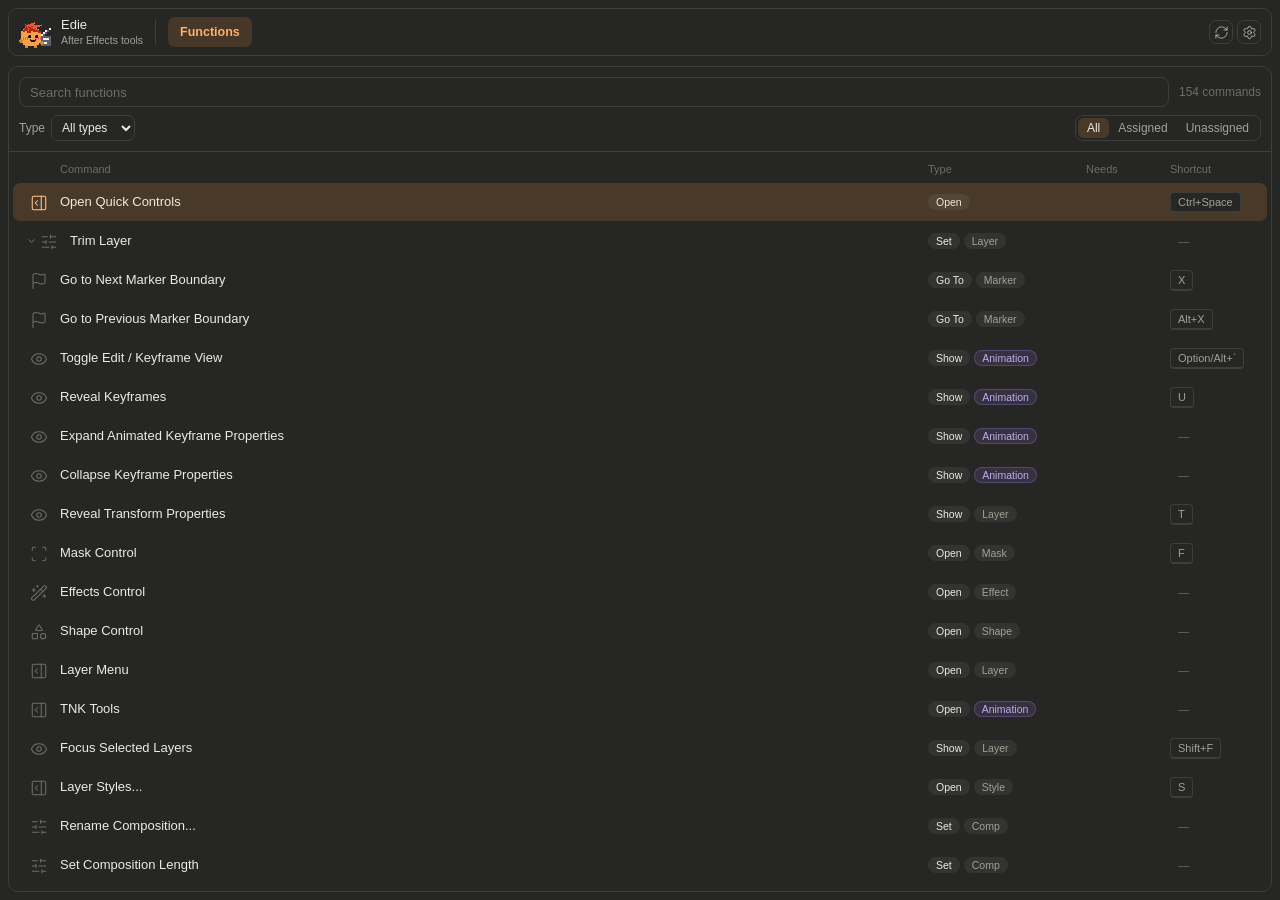
==== commit f46c5f15: "AE FX looks like PR FX's Ctrl+Space palette. Quick Controls search has the palette's category tabs: " ====
--- a/index.html
+++ b/index.html
@@ -3,7 +3,7 @@
 <head>
   <meta charset="utf-8" />
   <title>Timeline CEP</title>
-  <link rel="stylesheet" href="./css/style.css?v=f15377d65b3e" />
+  <link rel="stylesheet" href="./css/style.css?v=892350ed1fb1" />
 </head>
 <body>
   <section id="quickPanelShell" class="quick-panel-shell" aria-label="AE FX Quick Controls">
@@ -17,6 +17,7 @@
       <input id="quickPanelSearch" class="quick-panel-search" type="text" spellcheck="false" autocomplete="off" placeholder="Search commands or effects" aria-label="Search commands or effects">
       <kbd class="quick-panel-search-key">Enter</kbd>
     </div>
+    <div id="quickPanelSearchTabs" class="quick-search-tabs" role="tablist" aria-label="Search in" hidden></div>
     <div id="quickPanelSearchResults" class="quick-panel-search-results" aria-live="polite"></div>
     <div class="quick-panel-grid">
       <button type="button" data-quick-panel="anchor" data-tooltip="Layout\nShortcut: Ctrl+A\nAnchor, align, distribute, stagger, layer order and pull/snap." data-icon="panel.anchor"><span class="quick-panel-name">Layout</span><kbd>Ctrl+A</kbd></button>
@@ -365,6 +366,6 @@
 
   <script src="./icons/lucide.js"></script>
   <script src="./js/CSInterface.js"></script>
-  <script src="./js/main.js?v=f15377d65b3e"></script>
+  <script src="./js/main.js?v=892350ed1fb1"></script>
 </body>
 </html>
--- a/css/style.css
+++ b/css/style.css
@@ -20596,12 +20596,17 @@
    (#ff9a3d, the Timeline stroke's colour, never violet or Sage's mint) and Edie
    in the header. Keep these tokens equal to PR FX client/styles.css :root.
    Loaded last; tokens first, then the few surfaces that hard-code their own
-   colours. See docs/ui-design-guide.md. */
+   colours. See docs/ui-design-guide.md.
+   v152 (2026-11-24): the palette's look, as PR FX's panel now wears it: one
+   flat #262624 canvas with hairlines instead of lighter grey blocks, and the
+   chosen tab, row or tile in a soft tint of its colour (16%) with that colour
+   on its text or icon. Quick Controls search has the palette's tabs and
+   coloured sections (renderQuickPanelSearchResults). */
 :root {
   --ca-desk: #1c1c1a;
   --ca-sidebar: #1f1e1d;
   --ca-canvas: #262624;
-  --ca-card: #2f2f2d;
+  --ca-card: #262624;
   --ca-menu: #2c2c2a;
   --ca-line: #3e3e38;
   --ca-line-soft: rgba(255, 255, 255, .06);
@@ -20609,11 +20614,11 @@
   --ca-text: #eceae3;
   --ca-muted: #a3a096;
   --ca-faint: #6f6c64;
-  --ca-button: #3a3a37;
-  --ca-button-hover: #42423e;
+  --ca-button: #2f2f2d;
+  --ca-button-hover: #353532;
   --ca-accent: #ff9a3d;
   --ca-accent-text: #ffc48e;
-  --ca-accent-soft: rgba(255, 154, 61, .22);
+  --ca-accent-soft: rgba(255, 154, 61, .16);
   --ca-accent-faint: rgba(255, 154, 61, .10);
 
   --tnt-bg: var(--ca-desk);
@@ -20650,17 +20655,17 @@
 
 html,
 body {
-  background: var(--ca-desk) !important;
+  background: var(--ca-canvas) !important;
   color: var(--ca-text) !important;
 }
 
 main#scrollArea,
 #scrollArea {
-  background-color: var(--ca-desk) !important;
+  background-color: var(--ca-canvas) !important;
 }
 
 header {
-  background: var(--ca-sidebar) !important;
+  background: var(--ca-canvas) !important;
   border-bottom: 1px solid var(--ca-line) !important;
   box-shadow: none !important;
   -webkit-backdrop-filter: none !important;
@@ -20694,7 +20699,7 @@
    with Edie, his name and the tool, a divider, then pill tabs. */
 .assistant-tabs {
   gap: 10px !important;
-  border: 0 !important;
+  border: 1px solid var(--ca-line) !important;
   border-radius: 10px !important;
   background: var(--ca-card) !important;
   box-shadow: none !important;
@@ -20755,9 +20760,10 @@
 }
 
 .assistant-tabs button.assistant-tab.active {
-  background: rgba(255, 255, 255, .085) !important;
-  border-color: rgba(255, 255, 255, .07) !important;
-  color: var(--ca-text) !important;
+  background: rgba(255, 154, 61, .15) !important;
+  border-color: transparent !important;
+  color: #ffb06b !important;
+  font-weight: 600 !important;
 }
 
 /* Narrow panel: Edie's name and the divider give way, as in PR FX. */
@@ -20977,11 +20983,11 @@
 body.quick-panel-mode.native-win .quick-panel-shell {
   border: 1px solid var(--ca-line) !important;
   border-radius: 14px !important;
-  background: rgba(44, 44, 42, .94) !important;
+  background: rgba(38, 38, 36, .97) !important;
 }
 
 body.quick-panel-mode.native-win .quick-panel-shell {
-  background: rgba(44, 44, 42, .98) !important;
+  background: #262624 !important;
 }
 
 /* Edie sits at the start of the search row, as in PR FX's palette
@@ -21030,9 +21036,10 @@
   box-shadow: 0 0 0 3px var(--ca-accent-faint);
 }
 
-/* Tiles are Creative Assist buttons: flat, no lift. */
+/* Tiles are flat chips on the canvas, a hairline round each, like the
+   palette's esc chip; hover lifts them a step, focus tints them orange. */
 .quick-panel-grid > button {
-  border: 1px solid transparent;
+  border: 1px solid var(--ca-line);
   border-radius: 10px;
   background: var(--ca-button);
   box-shadow: none;
@@ -21042,7 +21049,7 @@
 
 .quick-panel-grid > button:hover {
   transform: none;
-  border-color: transparent;
+  border-color: var(--ca-line);
   background: var(--ca-button-hover);
 }
 
@@ -21113,6 +21120,184 @@
 .quick-panel-refresh:hover {
   background: var(--ca-hover) !important;
   color: var(--ca-text) !important;
+}
+
+/* ---- Quick Controls search: PR FX's palette ---------------------------------
+   Tabs with counts (Tab cycles them), coloured section headings with a count,
+   flat rows whose chosen one is tinted in its kind's colour. --tab-rgb and
+   --kind-rgb come from the markup (QUICK_SEARCH_TABS / QUICK_SEARCH_KINDS). */
+.quick-search-tabs {
+  flex: none;
+  display: flex;
+  align-items: center;
+  gap: 2px;
+  height: 34px;
+  margin: 0 -2px;
+  overflow: hidden;
+  border-bottom: 1px solid var(--ca-line);
+}
+
+.quick-search-tabs[hidden],
+.quick-panel-shell:not(.searching) .quick-search-tabs {
+  display: none;
+}
+
+.quick-search-tab {
+  flex: none;
+  display: inline-flex;
+  align-items: center;
+  gap: 6px;
+  height: 26px;
+  min-height: 0;
+  padding: 0 7px 0 8px;
+  border: 0;
+  border-radius: 999px;
+  background: transparent;
+  box-shadow: none;
+  color: var(--ca-muted);
+  font-size: 12px;
+  font-weight: 600;
+  cursor: pointer;
+}
+
+.quick-search-tab:hover {
+  background: var(--ca-hover);
+  color: var(--ca-text);
+}
+
+.quick-search-tab.is-active {
+  background: rgb(var(--tab-rgb) / .15);
+  color: var(--ca-text);
+}
+
+.quick-search-tab.is-empty:not(.is-active) {
+  opacity: .45;
+}
+
+.quick-search-tab-icon {
+  width: 13px;
+  height: 13px;
+  fill: none;
+  stroke: currentColor;
+  stroke-width: 2;
+  stroke-linecap: round;
+  stroke-linejoin: round;
+}
+
+.quick-search-tab.is-active .quick-search-tab-icon {
+  color: rgb(var(--tab-rgb));
+}
+
+.quick-search-tab .count {
+  min-width: 26px;
+  padding: 0 5px;
+  border-radius: 8px;
+  background: rgba(62, 62, 56, .7);
+  color: var(--ca-muted);
+  font-size: 10px;
+  line-height: 16px;
+  text-align: center;
+  font-variant-numeric: tabular-nums;
+}
+
+.quick-search-tab.is-active .count {
+  background: rgb(var(--tab-rgb));
+  color: var(--ca-canvas);
+}
+
+.quick-search-tabs-hint {
+  flex: none;
+  margin-left: auto;
+  padding: 0 6px 0 8px;
+  color: var(--ca-faint);
+  font-size: 11px;
+  white-space: nowrap;
+}
+
+.quick-panel-search-results,
+.quick-panel-shell.searching .quick-panel-search-results {
+  gap: 0;
+  padding: 0 0 4px;
+  border: 0;
+  border-radius: 0;
+  background: transparent;
+}
+
+.quick-search-section {
+  flex: none;
+  display: flex;
+  align-items: center;
+  gap: 7px;
+  height: 30px;
+  padding: 8px 8px 0;
+  color: rgb(var(--kind-rgb));
+  font-size: 11px;
+  font-weight: 600;
+}
+
+.quick-search-section:first-child {
+  height: 24px;
+  padding-top: 2px;
+}
+
+.quick-search-section .count {
+  padding: 0 6px;
+  border-radius: 8px;
+  background: rgb(var(--kind-rgb) / .16);
+  font-size: 10px;
+  line-height: 16px;
+  font-variant-numeric: tabular-nums;
+}
+
+.quick-panel-search-results .quick-panel-search-result {
+  flex: none;
+  min-height: 30px;
+  height: 30px;
+  padding: 0 8px;
+  border: 0;
+  border-radius: 7px;
+  background: transparent;
+  box-shadow: none;
+  color: var(--ca-text);
+  font-size: 13px;
+}
+
+.quick-panel-search-results .quick-panel-search-result:hover {
+  border: 0;
+  background: var(--ca-hover);
+}
+
+.quick-panel-search-results .quick-panel-search-result.active {
+  border: 0;
+  background: rgb(var(--kind-rgb) / .16);
+}
+
+.quick-panel-search-results .quick-panel-search-result .assistant-function-icon,
+.quick-panel-search-results .quick-panel-search-result:hover .assistant-function-icon,
+.quick-panel-search-results .quick-panel-search-result.active .assistant-function-icon {
+  width: 14px;
+  height: 14px;
+  stroke-width: 1.8;
+  color: rgb(var(--kind-rgb));
+}
+
+.quick-panel-search-results .quick-panel-search-key {
+  border: 0;
+  border-radius: 5px;
+  background: rgba(62, 62, 56, .7);
+  color: var(--ca-muted);
+  font: 500 10.5px ui-monospace, SFMono-Regular, Menlo, Consolas, monospace;
+}
+
+.quick-panel-search-results .quick-panel-search-key.empty {
+  background: transparent;
+  color: var(--ca-faint);
+}
+
+.quick-panel-search-empty {
+  padding: 22px 16px;
+  text-align: center;
+  font-size: 12.5px;
 }
 
 /* ---- Section labels --------------------------------------------------------
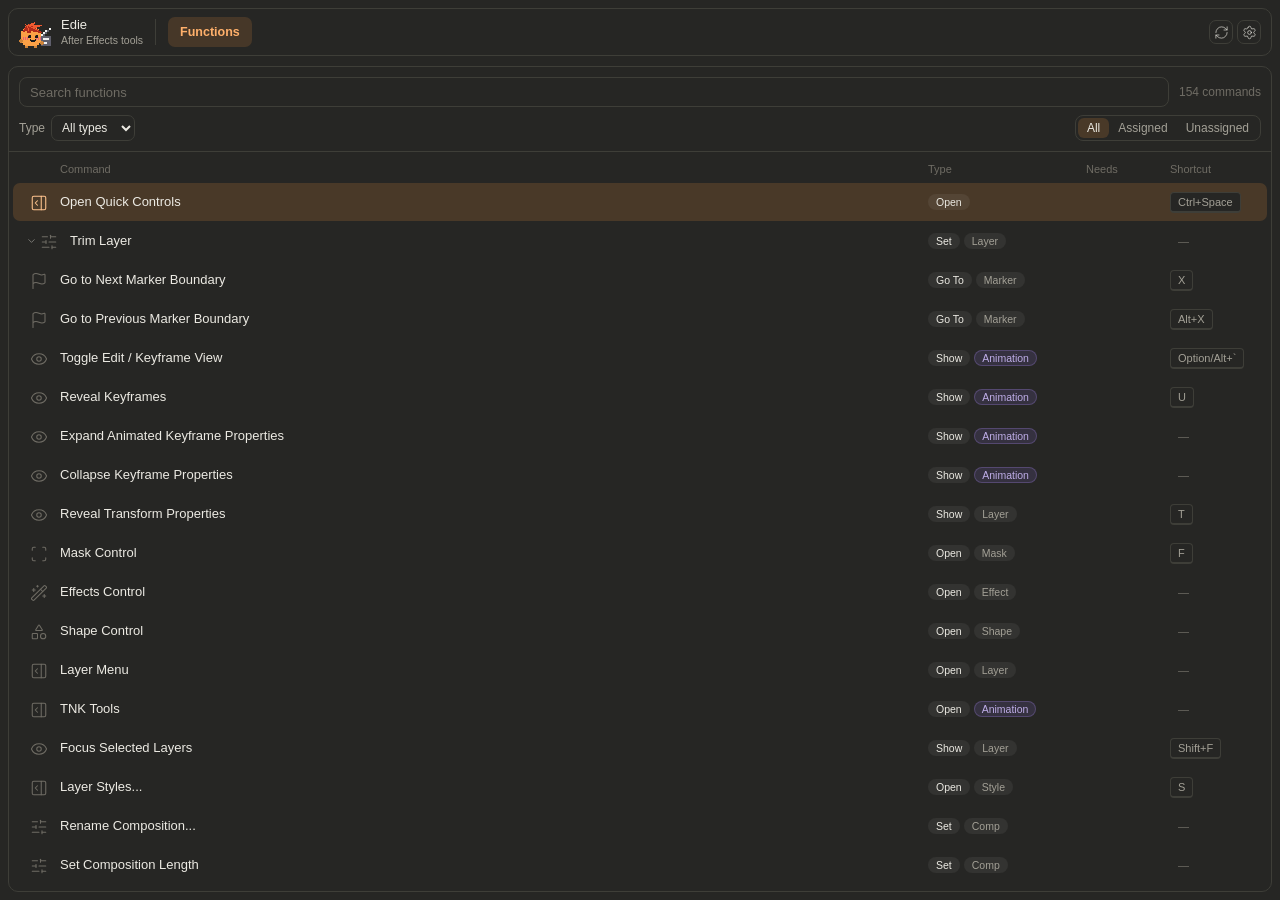
==== commit 4a0ba8ec: "Quick Controls search tabs are the commands' own Types instead of made-up groups: All, then Open, Se" ====
--- a/index.html
+++ b/index.html
@@ -3,7 +3,7 @@
 <head>
   <meta charset="utf-8" />
   <title>Timeline CEP</title>
-  <link rel="stylesheet" href="./css/style.css?v=892350ed1fb1" />
+  <link rel="stylesheet" href="./css/style.css?v=9e7071711639" />
 </head>
 <body>
   <section id="quickPanelShell" class="quick-panel-shell" aria-label="AE FX Quick Controls">
@@ -366,6 +366,6 @@
 
   <script src="./icons/lucide.js"></script>
   <script src="./js/CSInterface.js"></script>
-  <script src="./js/main.js?v=892350ed1fb1"></script>
+  <script src="./js/main.js?v=9e7071711639"></script>
 </body>
 </html>
--- a/css/style.css
+++ b/css/style.css
@@ -21133,8 +21133,14 @@
   gap: 2px;
   height: 34px;
   margin: 0 -2px;
-  overflow: hidden;
+  overflow-x: auto;
+  overflow-y: hidden;
+  scrollbar-width: none;
   border-bottom: 1px solid var(--ca-line);
+}
+
+.quick-search-tabs::-webkit-scrollbar {
+  display: none;
 }
 
 .quick-search-tabs[hidden],
@@ -21146,10 +21152,10 @@
   flex: none;
   display: inline-flex;
   align-items: center;
-  gap: 6px;
+  gap: 5px;
   height: 26px;
   min-height: 0;
-  padding: 0 7px 0 8px;
+  padding: 0 6px 0 7px;
   border: 0;
   border-radius: 999px;
   background: transparent;
@@ -21189,8 +21195,8 @@
 }
 
 .quick-search-tab .count {
-  min-width: 26px;
-  padding: 0 5px;
+  min-width: 18px;
+  padding: 0 4px;
   border-radius: 8px;
   background: rgba(62, 62, 56, .7);
   color: var(--ca-muted);
@@ -21205,8 +21211,11 @@
   color: var(--ca-canvas);
 }
 
+/* Gives way first when the Types fill the row. */
 .quick-search-tabs-hint {
-  flex: none;
+  flex: 0 1 auto;
+  min-width: 0;
+  overflow: hidden;
   margin-left: auto;
   padding: 0 6px 0 8px;
   color: var(--ca-faint);
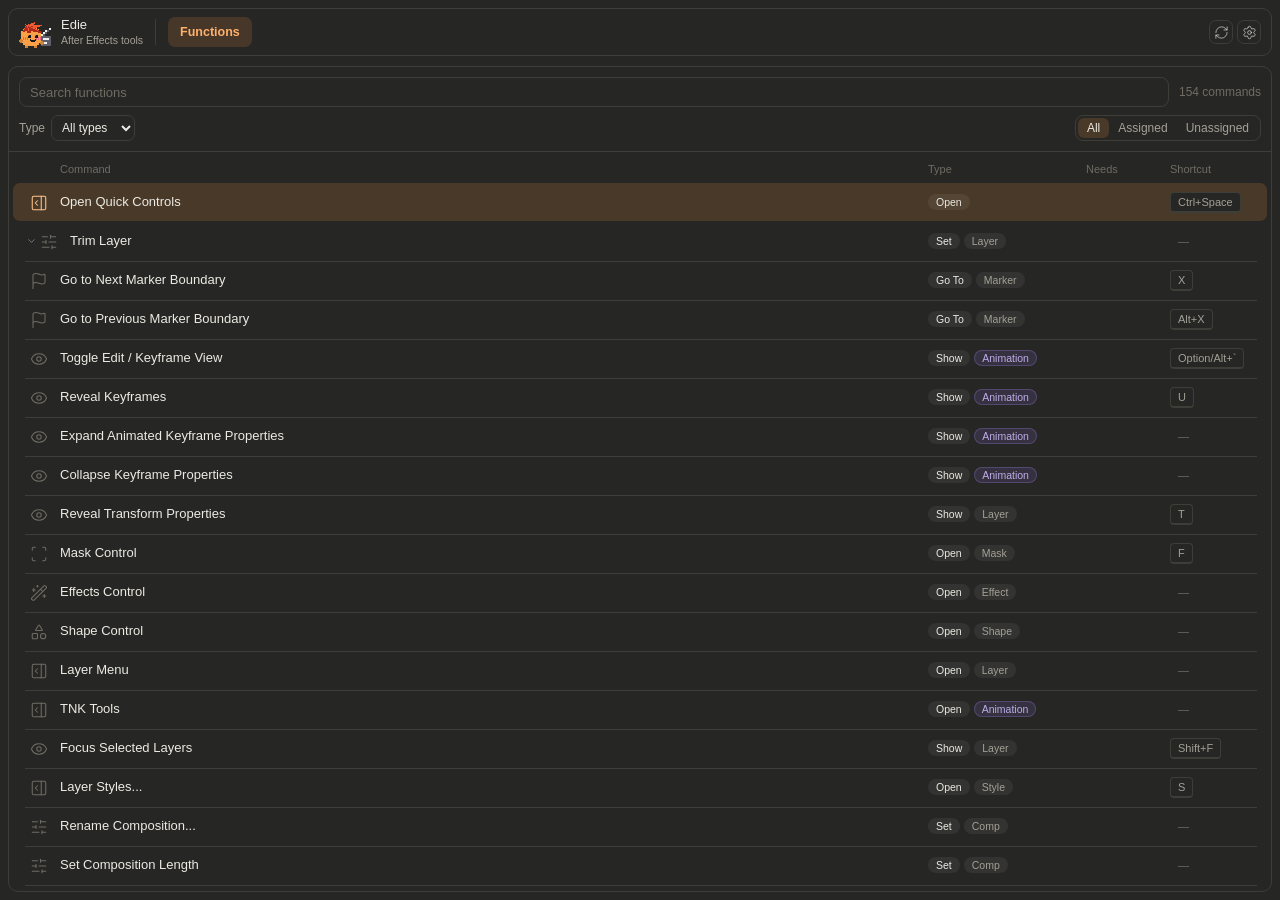
==== commit 51b97fe9: "AE FX's Functions list and Quick Controls search have a thin #3e3e38 line between rows, so rows are " ====
--- a/index.html
+++ b/index.html
@@ -3,7 +3,7 @@
 <head>
   <meta charset="utf-8" />
   <title>Timeline CEP</title>
-  <link rel="stylesheet" href="./css/style.css?v=9e7071711639" />
+  <link rel="stylesheet" href="./css/style.css?v=22544b370b86" />
 </head>
 <body>
   <section id="quickPanelShell" class="quick-panel-shell" aria-label="AE FX Quick Controls">
@@ -366,6 +366,6 @@
 
   <script src="./icons/lucide.js"></script>
   <script src="./js/CSInterface.js"></script>
-  <script src="./js/main.js?v=9e7071711639"></script>
+  <script src="./js/main.js?v=22544b370b86"></script>
 </body>
 </html>
--- a/css/style.css
+++ b/css/style.css
@@ -21372,3 +21372,34 @@
   background: rgba(255, 154, 61, .52) !important;
   box-shadow: 0 0 0 2px rgba(255, 154, 61, .12) !important;
 }
+
+/* ---- Hairlines between search results ------------------------------------
+   (2026-11-24, asked for: "a line dividing the items cuz currently it's pretty
+   difficult to see"), as in Creative Assist's vault search: a 1px line in the
+   panel's line colour on top of each row that follows another row, inset to the
+   row's text. It is a background layer, so no row grows; ::before (source
+   stripe) and ::after (run fill) stay free. None over a list's or section's
+   first row (a heading or the column names are before it), none under its last.
+   A hovered or chosen row has neither its own line nor the one under it, so its
+   tint is never cut. A dimmed (unmet) row is drawn at about .45 opacity, so its
+   line is lighter by as much, to come out the same #3e3e38 as the others. */
+.assistant-function-card,
+.quick-panel-search-result {
+  --ca-divider: var(--ca-line);
+}
+
+.assistant-function-card.unmet {
+  --ca-divider: #5f5f54;
+}
+
+.quick-panel-search-result.unmet {
+  --ca-divider: #5b5b50;
+}
+
+.assistant-function-card:not(:hover):not(.active) + .assistant-function-card:not(:hover):not(.active) {
+  background: linear-gradient(var(--ca-divider), var(--ca-divider)) 12px 0 / calc(100% - 22px) 1px no-repeat border-box transparent !important;
+}
+
+.quick-panel-search-results .quick-panel-search-result:not(:hover):not(.active) + .quick-panel-search-result:not(:hover):not(.active) {
+  background: linear-gradient(var(--ca-divider), var(--ca-divider)) 8px 0 / calc(100% - 16px) 1px no-repeat border-box transparent;
+}
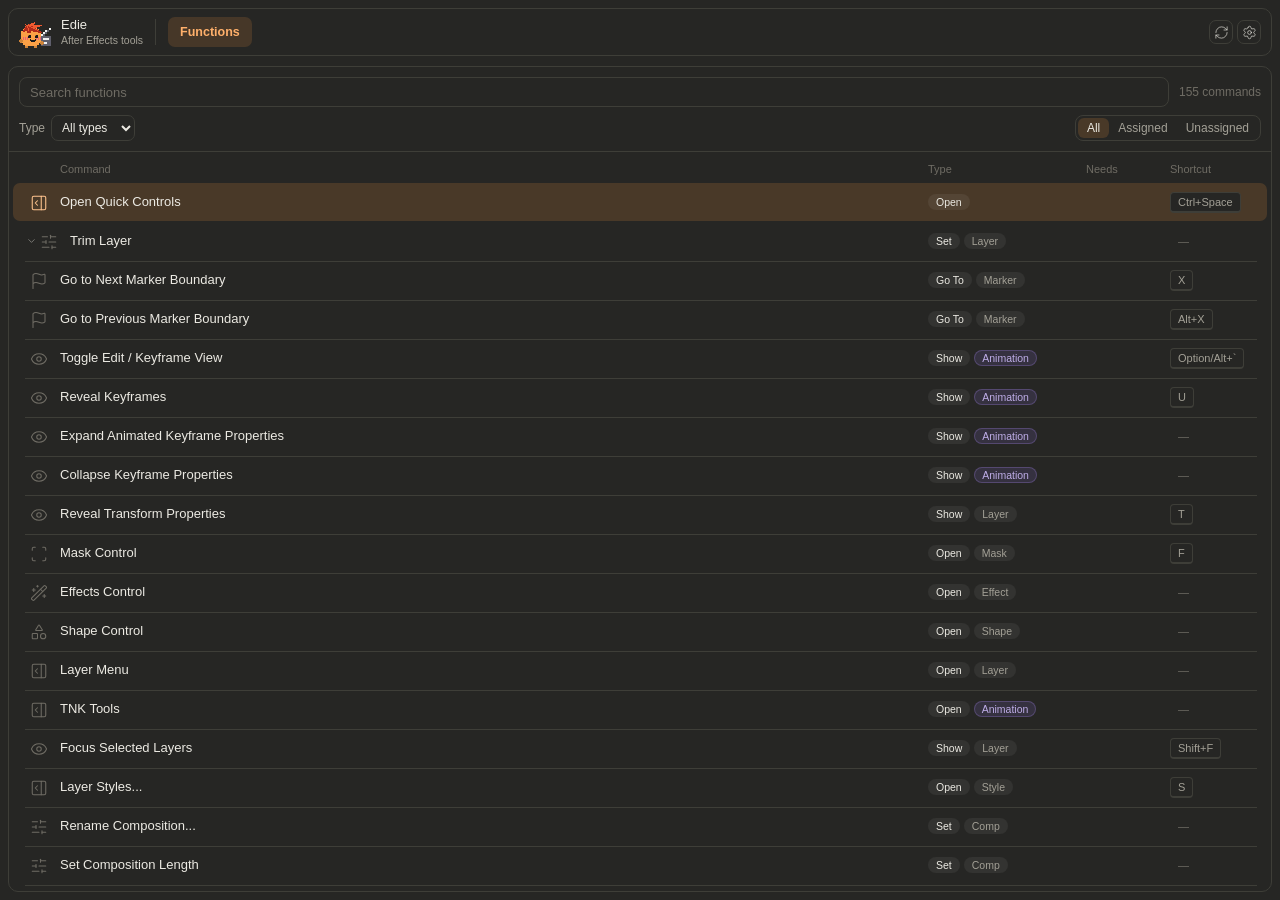
==== commit a09cd48b: "AE FX has Apply Long Shadow (search "long shadowed", "flat shadow", "extrude"): on each selected lay" ====
--- a/index.html
+++ b/index.html
@@ -3,7 +3,7 @@
 <head>
   <meta charset="utf-8" />
   <title>Timeline CEP</title>
-  <link rel="stylesheet" href="./css/style.css?v=22544b370b86" />
+  <link rel="stylesheet" href="./css/style.css?v=8df8271e0579" />
 </head>
 <body>
   <section id="quickPanelShell" class="quick-panel-shell" aria-label="AE FX Quick Controls">
@@ -366,6 +366,6 @@
 
   <script src="./icons/lucide.js"></script>
   <script src="./js/CSInterface.js"></script>
-  <script src="./js/main.js?v=22544b370b86"></script>
+  <script src="./js/main.js?v=8df8271e0579"></script>
 </body>
 </html>
